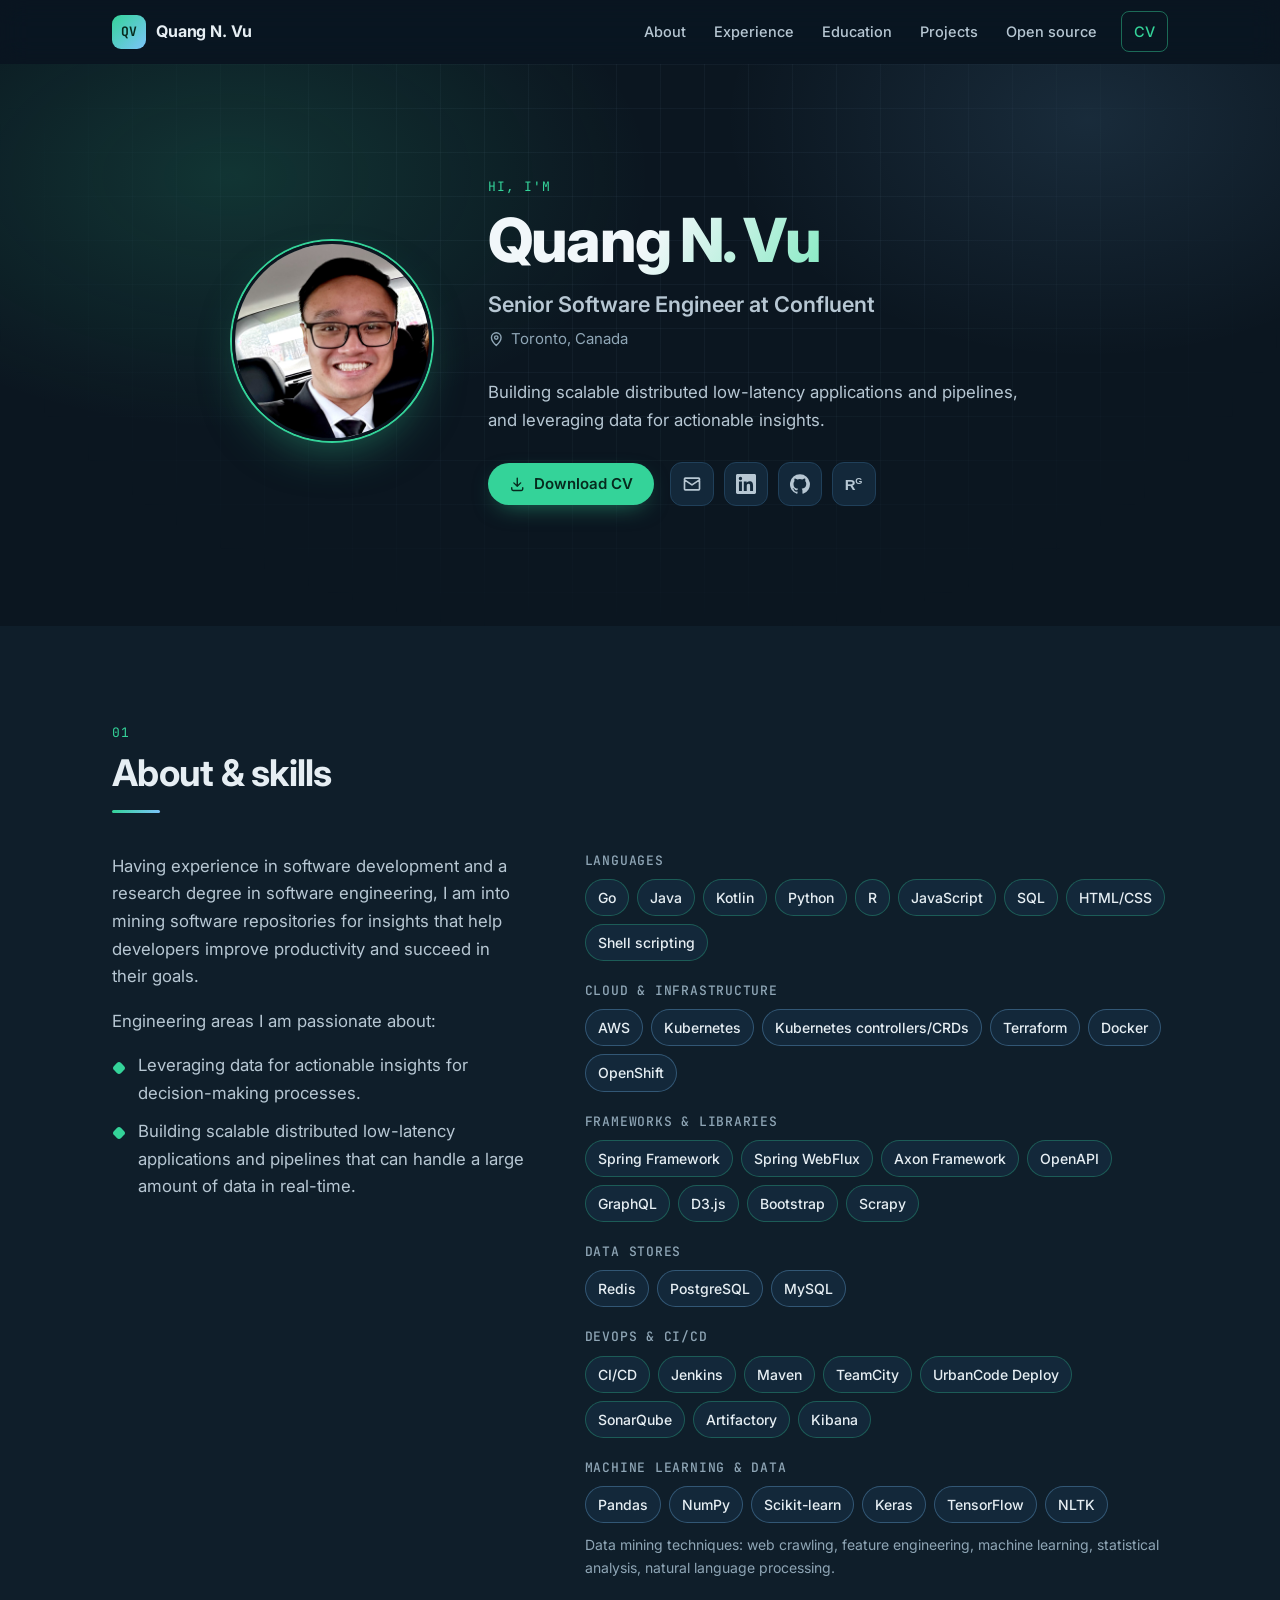
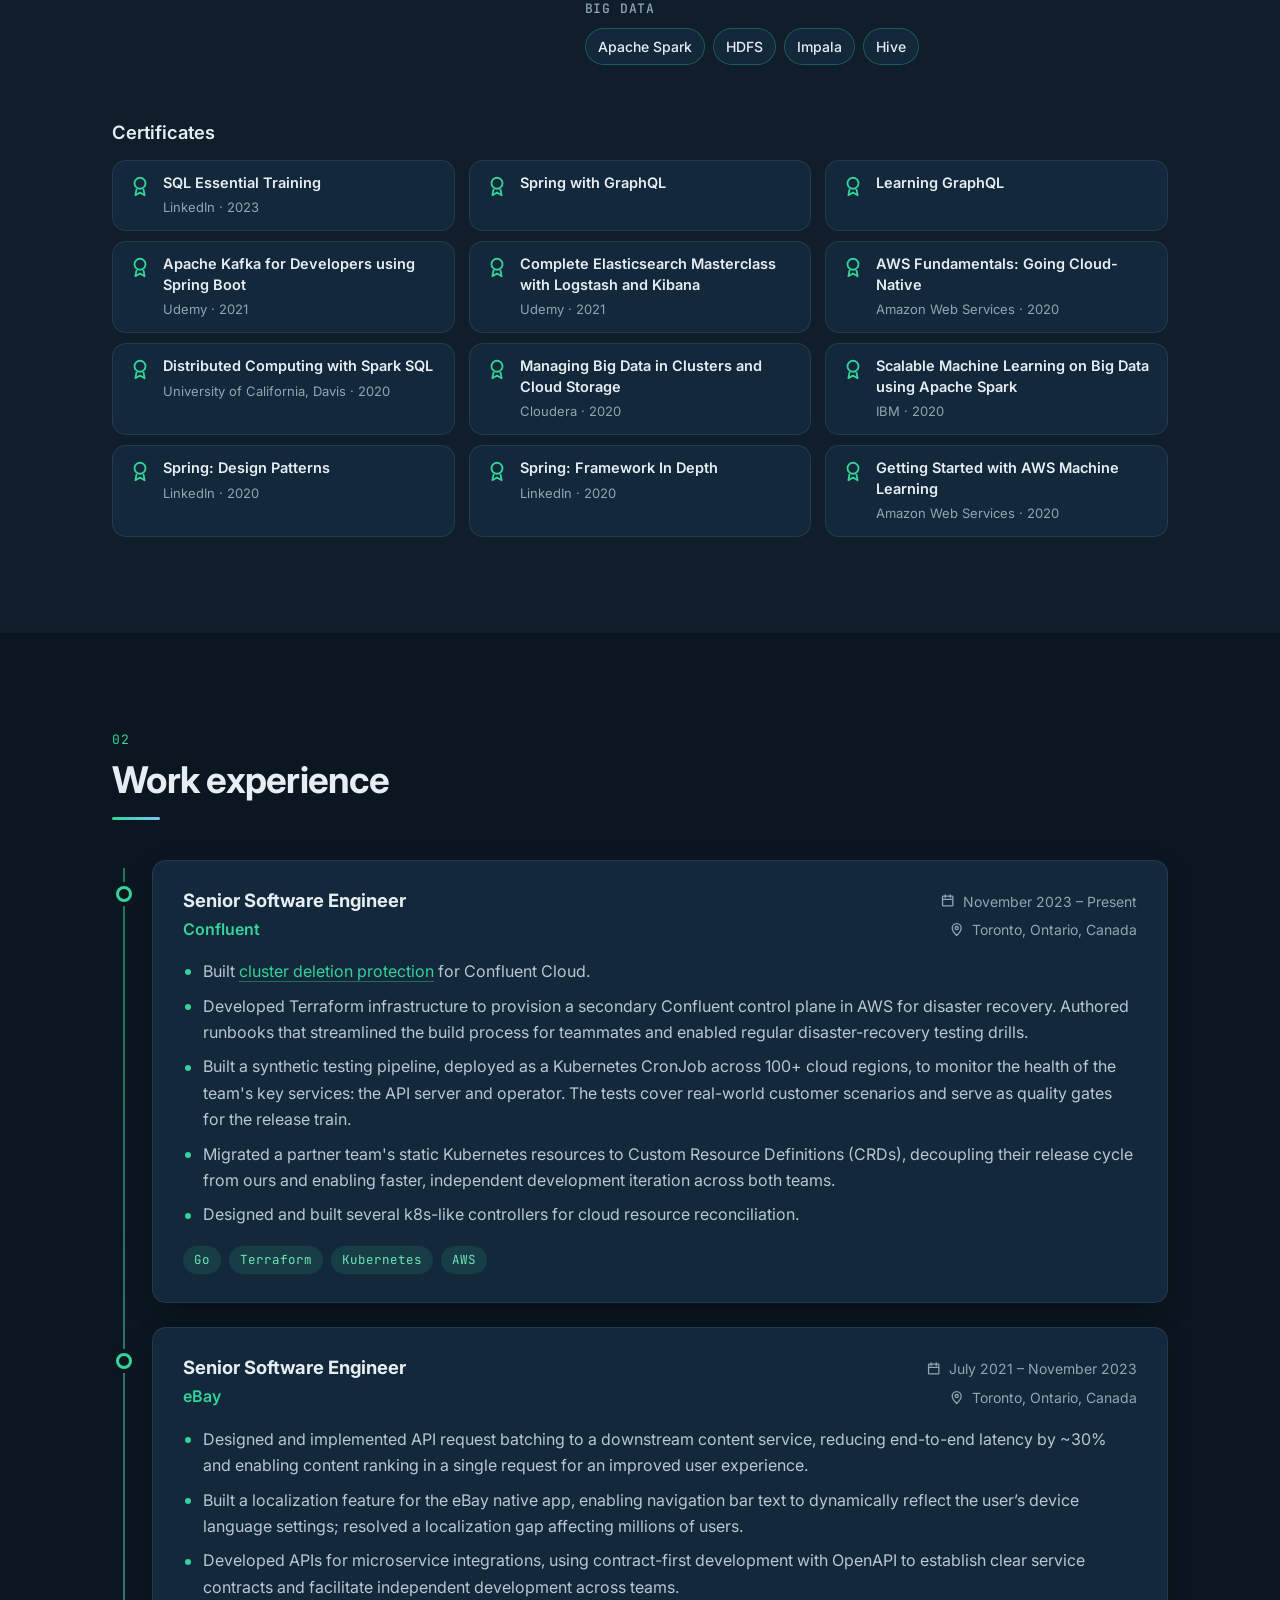
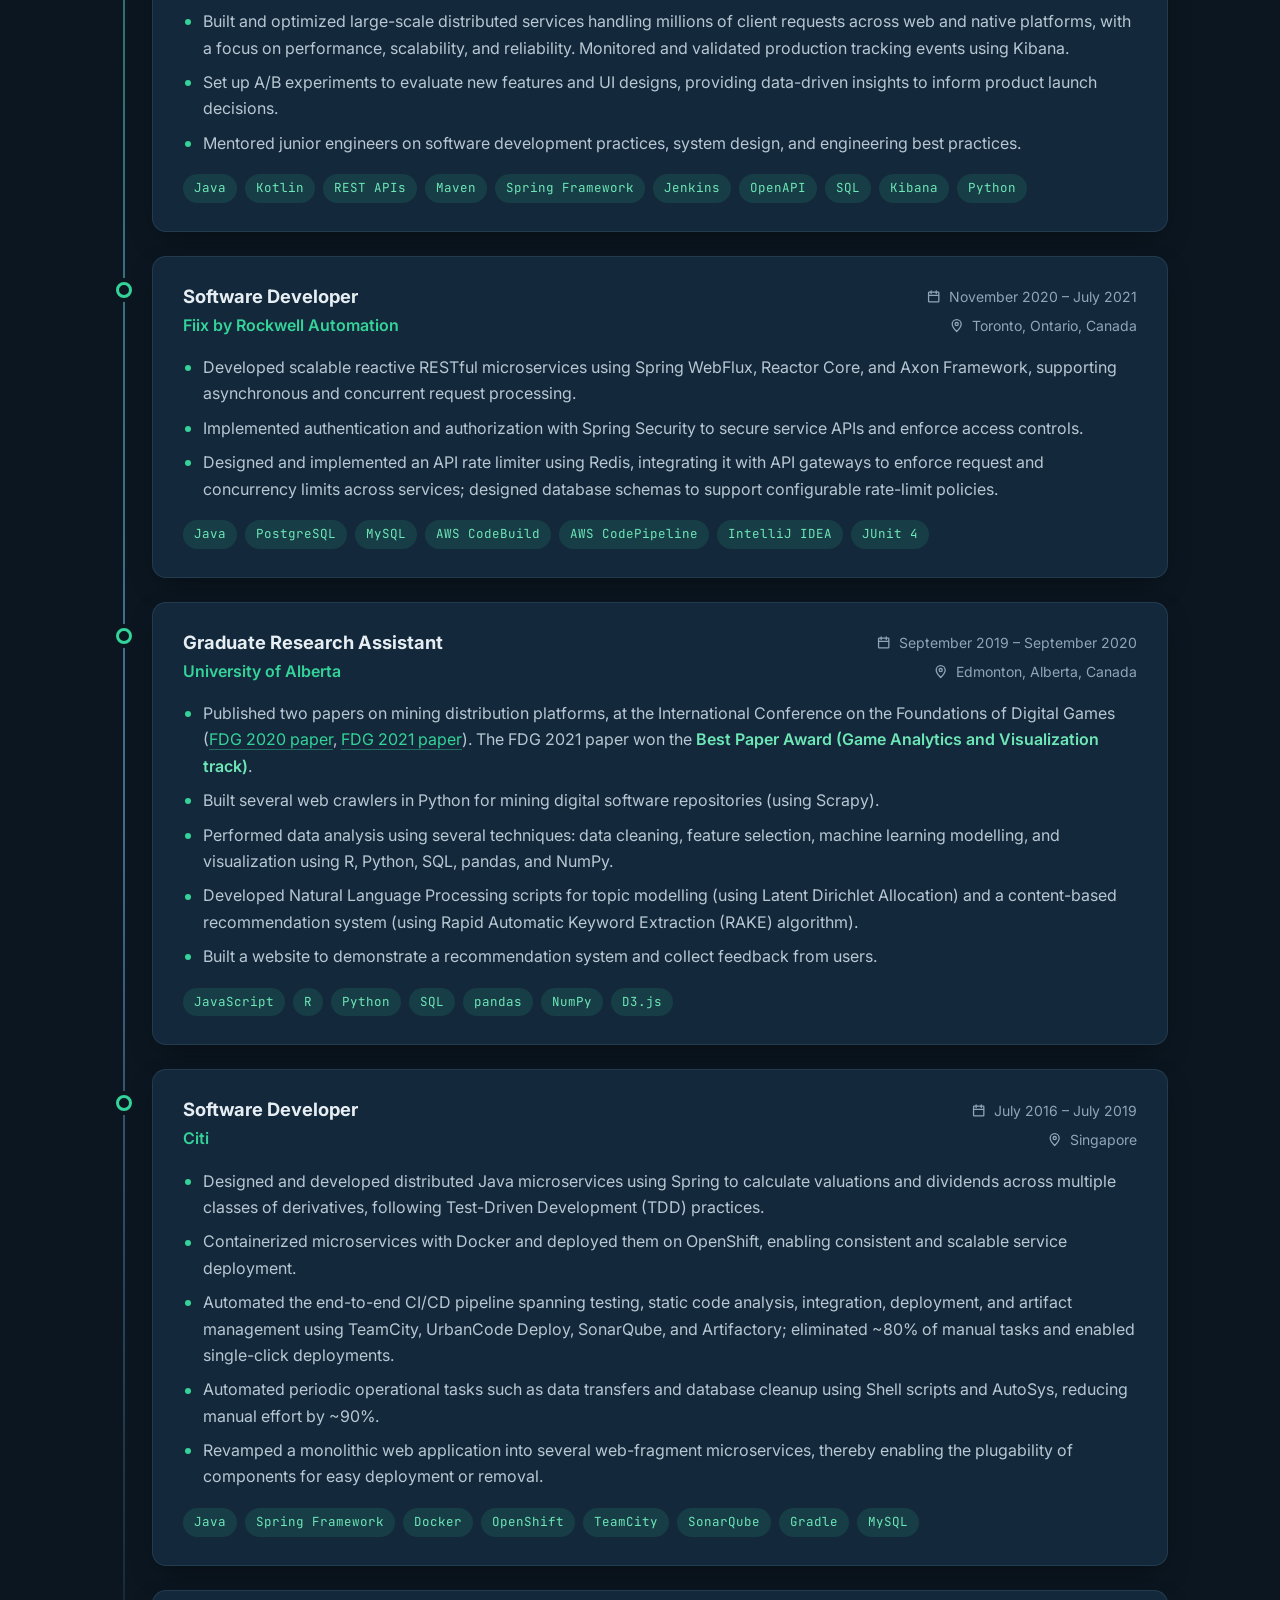
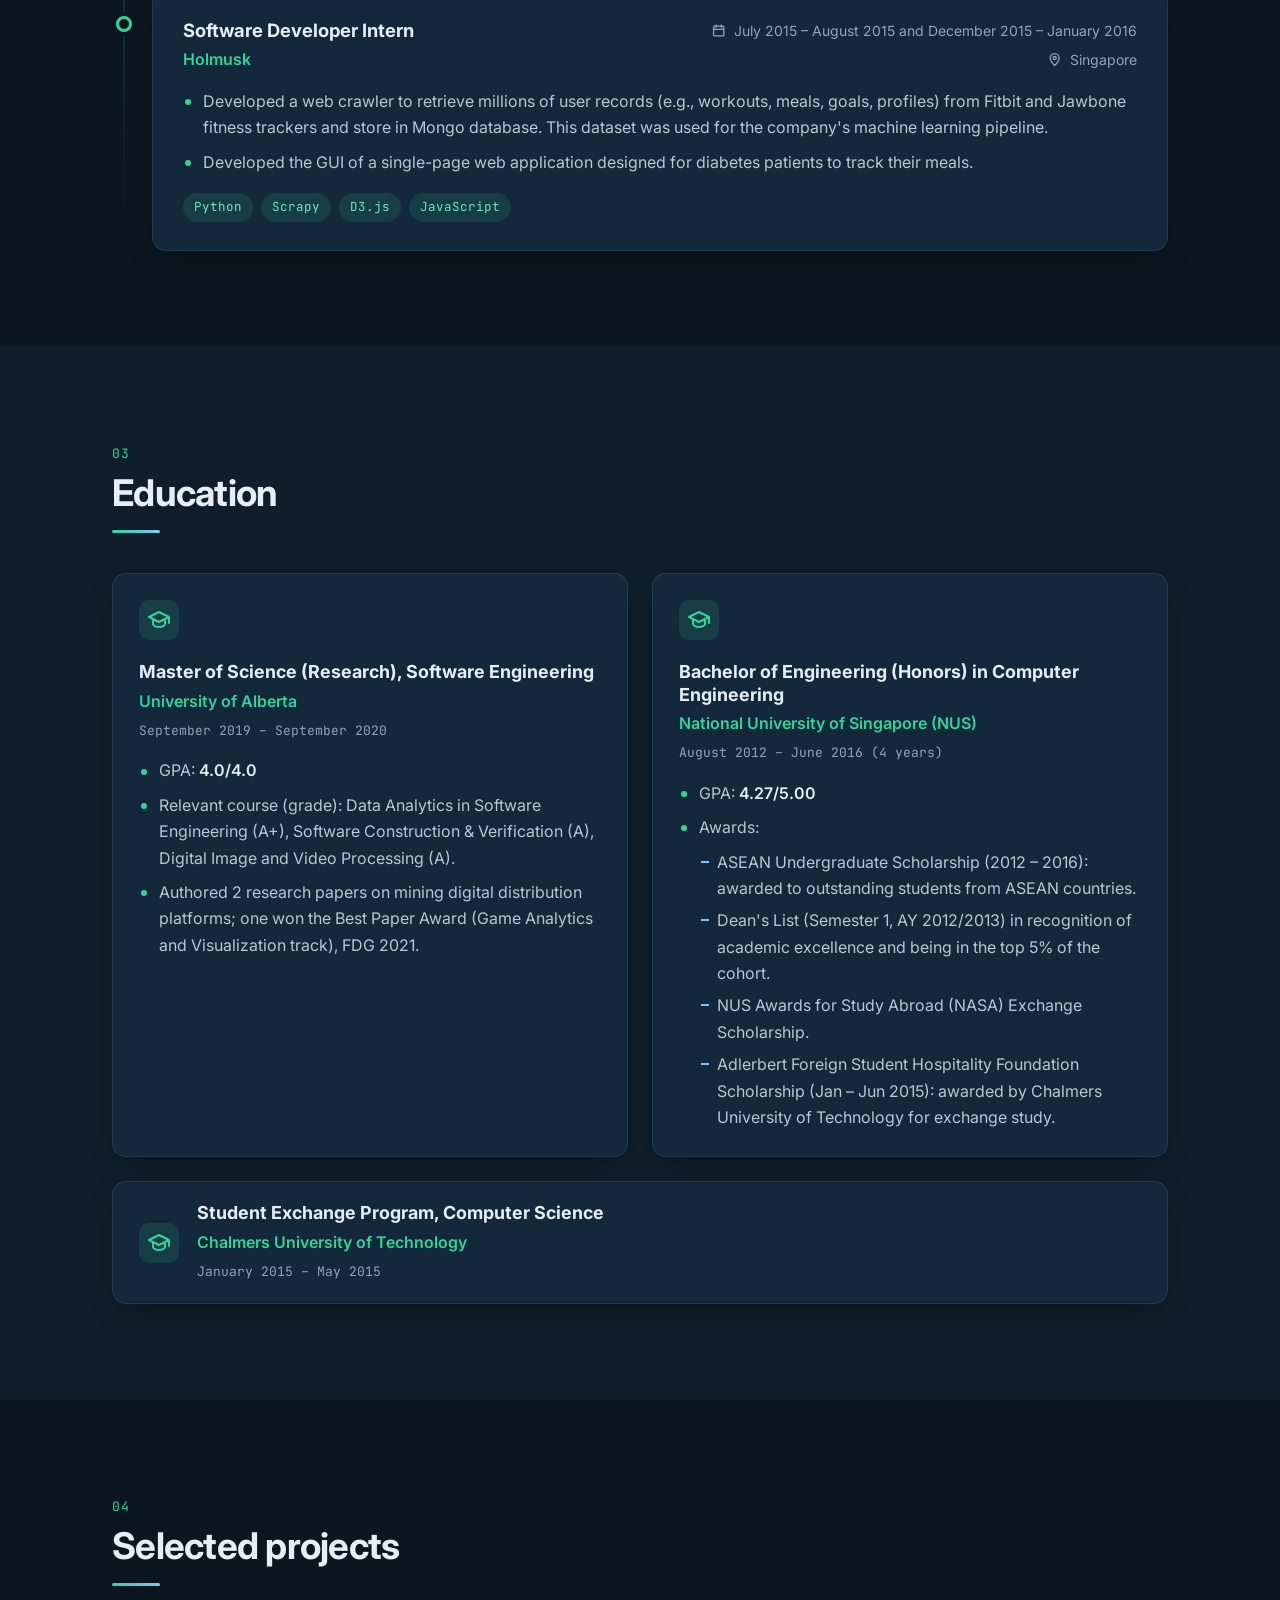
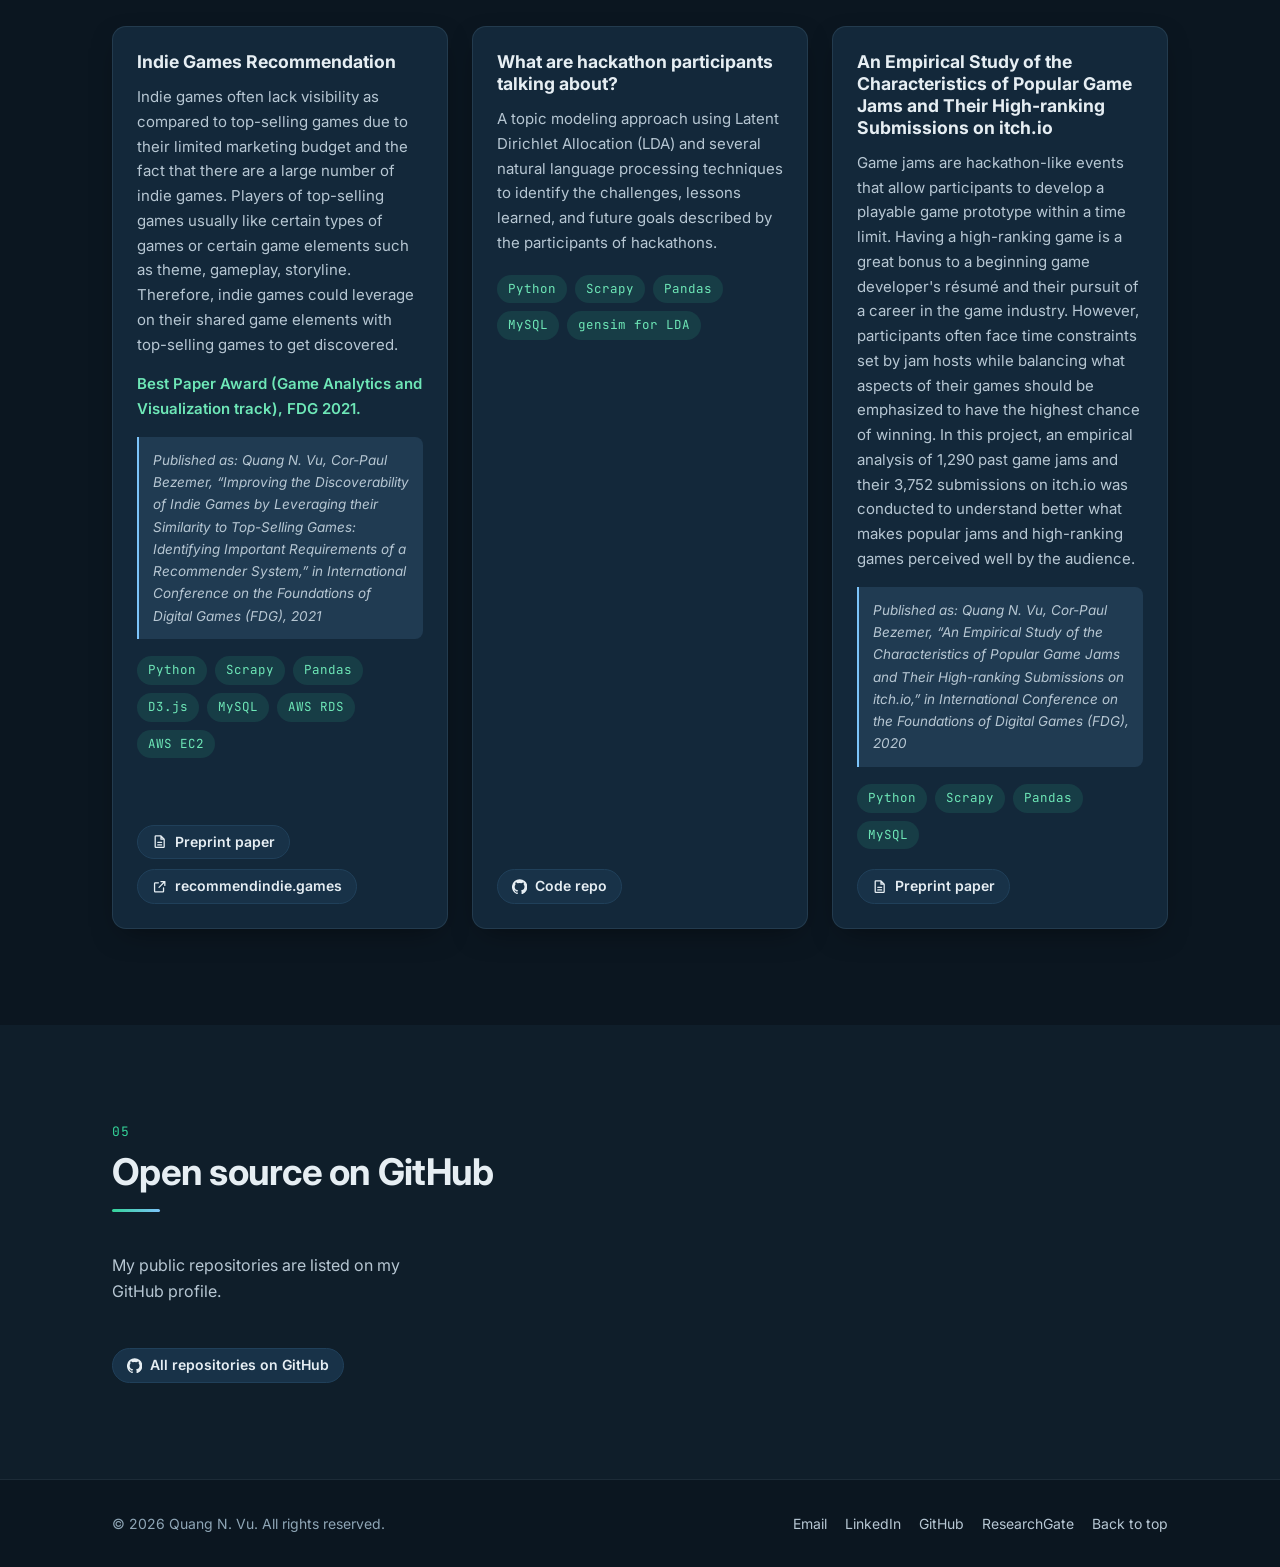
==== index.html @ ae66f798 "Redesign portfolio with dark theme and update content from LinkedIn Replace the Bootstrap/jQuery tem" ====
<!DOCTYPE html>
<html lang="en">
<head>
	<meta charset="UTF-8">
	<meta name="viewport" content="width=device-width, initial-scale=1">
	<title>Quang N. Vu | Senior Software Engineer at Confluent</title>
	<meta name="description" content="Quang N. Vu, Senior Software Engineer at Confluent in Toronto, Canada. Distributed systems, cloud infrastructure, Kubernetes and Go, with a research background in mining software repositories.">
	<meta name="author" content="Quang N. Vu">
	<meta name="theme-color" content="#0b1620">
	<link rel="canonical" href="https://hydradon.github.io/">

	<meta property="og:type" content="profile">
	<meta property="og:site_name" content="Quang N. Vu">
	<meta property="og:title" content="Quang N. Vu | Senior Software Engineer at Confluent">
	<meta property="og:description" content="Senior Software Engineer at Confluent in Toronto. Distributed systems, cloud infrastructure, Kubernetes and Go, with a research background in mining software repositories.">
	<meta property="og:url" content="https://hydradon.github.io/">
	<meta property="og:image" content="https://hydradon.github.io/images/avatar.jpg">
	<meta property="og:image:width" content="800">
	<meta property="og:image:height" content="800">
	<meta property="og:image:alt" content="Portrait of Quang N. Vu">
	<meta name="twitter:card" content="summary">
	<meta name="twitter:title" content="Quang N. Vu | Senior Software Engineer at Confluent">
	<meta name="twitter:description" content="Senior Software Engineer at Confluent in Toronto. Distributed systems, cloud infrastructure, Kubernetes and Go, with a research background in mining software repositories.">
	<meta name="twitter:image" content="https://hydradon.github.io/images/avatar.jpg">

	<link rel="icon" type="image/png" sizes="32x32" href="images/favicon-32x32.png">
	<link rel="icon" type="image/png" sizes="16x16" href="images/favicon-16x16.png">
	<link rel="apple-touch-icon" href="images/avatar.jpg">

	<link rel="preconnect" href="https://fonts.googleapis.com">
	<link rel="preconnect" href="https://fonts.gstatic.com" crossorigin>
	<link href="https://fonts.googleapis.com/css2?family=Inter:wght@400;500;600;700;800&family=JetBrains+Mono:wght@400;500&display=swap" rel="stylesheet">
	<link rel="stylesheet" href="assets/css/style.css">

	<script type="application/ld+json">
	{
		"@context": "https://schema.org",
		"@type": "Person",
		"name": "Quang N. Vu",
		"jobTitle": "Senior Software Engineer",
		"worksFor": { "@type": "Organization", "name": "Confluent", "url": "https://www.confluent.io/" },
		"url": "https://hydradon.github.io/",
		"image": "https://hydradon.github.io/images/avatar.jpg",
		"email": "mailto:vu.n.quang@gmail.com",
		"address": { "@type": "PostalAddress", "addressLocality": "Toronto", "addressRegion": "ON", "addressCountry": "CA" },
		"alumniOf": [
			{ "@type": "CollegeOrUniversity", "name": "University of Alberta" },
			{ "@type": "CollegeOrUniversity", "name": "National University of Singapore" },
			{ "@type": "CollegeOrUniversity", "name": "Chalmers University of Technology" }
		],
		"sameAs": [
			"https://linkedin.com/in/vungocquang",
			"https://github.com/hydradon",
			"https://www.researchgate.net/profile/Quang-Vu-19"
		]
	}
	</script>
	<script defer src="assets/js/main.js"></script>
</head>
<body>
	<a class="skip-link" href="#main">Skip to content</a>

	<!-- Inline SVG sprite, referenced with <use href="#i-..."> -->
	<svg width="0" height="0" class="sr-only" aria-hidden="true" focusable="false">
		<symbol id="i-mail" viewBox="0 0 24 24"><path fill="none" stroke="currentColor" stroke-width="2" stroke-linecap="round" stroke-linejoin="round" d="M4 5h16a1 1 0 0 1 1 1v12a1 1 0 0 1-1 1H4a1 1 0 0 1-1-1V6a1 1 0 0 1 1-1Zm17 2-9 6-9-6"/></symbol>
		<symbol id="i-linkedin" viewBox="0 0 24 24"><path fill="currentColor" d="M20.45 20.45h-3.56v-5.57c0-1.33-.02-3.04-1.85-3.04-1.85 0-2.14 1.45-2.14 2.94v5.67H9.35V9h3.41v1.56h.05c.48-.9 1.64-1.85 3.37-1.85 3.6 0 4.27 2.37 4.27 5.46v6.28ZM5.34 7.43a2.06 2.06 0 1 1 0-4.13 2.06 2.06 0 0 1 0 4.13ZM7.12 20.45H3.56V9h3.56v11.45ZM22.22 0H1.77C.79 0 0 .77 0 1.73v20.54C0 23.23.79 24 1.77 24h20.45c.98 0 1.78-.77 1.78-1.73V1.73C24 .77 23.2 0 22.22 0Z"/></symbol>
		<symbol id="i-github" viewBox="0 0 24 24"><path fill="currentColor" d="M12 .3a12 12 0 0 0-3.8 23.4c.6.1.8-.3.8-.6v-2c-3.3.7-4-1.6-4-1.6-.6-1.4-1.4-1.8-1.4-1.8-1-.7.1-.7.1-.7 1.2.1 1.8 1.2 1.8 1.2 1 1.8 2.8 1.3 3.5 1 0-.8.4-1.3.7-1.6-2.7-.3-5.5-1.3-5.5-6 0-1.2.5-2.3 1.3-3.1-.2-.4-.6-1.6 0-3.2 0 0 1-.3 3.3 1.2a11.5 11.5 0 0 1 6 0c2.3-1.5 3.3-1.2 3.3-1.2.6 1.6.2 2.8.1 3.2.8.8 1.3 1.9 1.3 3.2 0 4.6-2.8 5.6-5.5 5.9.5.4.9 1.1.9 2.2v3.3c0 .3.1.7.8.6A12 12 0 0 0 12 .3"/></symbol>
		<symbol id="i-researchgate" viewBox="0 0 24 24"><text x="1" y="19" font-family="Arial, Helvetica, sans-serif" font-size="18" font-weight="700" fill="currentColor">R</text><text x="13.4" y="12" font-family="Arial, Helvetica, sans-serif" font-size="11" font-weight="700" fill="currentColor">G</text></symbol>
		<symbol id="i-download" viewBox="0 0 24 24"><path fill="none" stroke="currentColor" stroke-width="2" stroke-linecap="round" stroke-linejoin="round" d="M12 3v12m0 0 5-5m-5 5-5-5M4 17v2a2 2 0 0 0 2 2h12a2 2 0 0 0 2-2v-2"/></symbol>
		<symbol id="i-pin" viewBox="0 0 24 24"><path fill="none" stroke="currentColor" stroke-width="2" stroke-linecap="round" stroke-linejoin="round" d="M12 21s-7-6.2-7-11.5a7 7 0 0 1 14 0C19 14.8 12 21 12 21Zm0-9a2.5 2.5 0 1 0 0-5 2.5 2.5 0 0 0 0 5Z"/></symbol>
		<symbol id="i-calendar" viewBox="0 0 24 24"><path fill="none" stroke="currentColor" stroke-width="2" stroke-linecap="round" stroke-linejoin="round" d="M5 5h14a1 1 0 0 1 1 1v13a1 1 0 0 1-1 1H5a1 1 0 0 1-1-1V6a1 1 0 0 1 1-1Zm-1 5h16M8 3v4m8-4v4"/></symbol>
		<symbol id="i-doc" viewBox="0 0 24 24"><path fill="none" stroke="currentColor" stroke-width="2" stroke-linecap="round" stroke-linejoin="round" d="M14 3H6a1 1 0 0 0-1 1v16a1 1 0 0 0 1 1h12a1 1 0 0 0 1-1V8l-5-5Zm0 0v5h5M9 13h6m-6 4h6"/></symbol>
		<symbol id="i-external" viewBox="0 0 24 24"><path fill="none" stroke="currentColor" stroke-width="2" stroke-linecap="round" stroke-linejoin="round" d="M14 4h6v6m0-6-9 9M18 14v5a1 1 0 0 1-1 1H5a1 1 0 0 1-1-1V7a1 1 0 0 1 1-1h5"/></symbol>
		<symbol id="i-code" viewBox="0 0 24 24"><path fill="none" stroke="currentColor" stroke-width="2" stroke-linecap="round" stroke-linejoin="round" d="m8 7-5 5 5 5m8-10 5 5-5 5M14 4l-4 16"/></symbol>
		<symbol id="i-star" viewBox="0 0 24 24"><path fill="currentColor" d="m12 2.5 2.9 6 6.6.9-4.8 4.6 1.2 6.5L12 17.4l-5.9 3.1 1.2-6.5L2.5 9.4l6.6-.9z"/></symbol>
		<symbol id="i-award" viewBox="0 0 24 24"><path fill="none" stroke="currentColor" stroke-width="2" stroke-linecap="round" stroke-linejoin="round" d="M12 15a6 6 0 1 0 0-12 6 6 0 0 0 0 12Zm-3.5-1L7 22l5-3 5 3-1.5-8"/></symbol>
		<symbol id="i-cap" viewBox="0 0 24 24"><path fill="none" stroke="currentColor" stroke-width="2" stroke-linecap="round" stroke-linejoin="round" d="M2 9l10-5 10 5-10 5L2 9Zm4 2v5c0 1.5 2.7 3 6 3s6-1.5 6-3v-5m4-2v6"/></symbol>
		<symbol id="i-menu" viewBox="0 0 24 24"><path fill="none" stroke="currentColor" stroke-width="2" stroke-linecap="round" d="M4 7h16M4 12h16M4 17h16"/></symbol>
		<symbol id="i-close" viewBox="0 0 24 24"><path fill="none" stroke="currentColor" stroke-width="2" stroke-linecap="round" d="M6 6l12 12M18 6 6 18"/></symbol>
	</svg>

	<header class="site-header" id="top">
		<nav class="nav container" aria-label="Main">
			<a class="brand" href="#top" aria-label="Quang N. Vu, back to top"><span class="brand-mark">QV</span><span class="brand-name">Quang N. Vu</span></a>
			<button class="nav-toggle" type="button" aria-expanded="false" aria-controls="nav-menu" aria-label="Open menu">
				<svg class="icon icon-open" aria-hidden="true"><use href="#i-menu"/></svg>
				<svg class="icon icon-close" aria-hidden="true"><use href="#i-close"/></svg>
			</button>
			<ul class="nav-menu" id="nav-menu">
				<li><a href="#about">About</a></li>
				<li><a href="#experience">Experience</a></li>
				<li><a href="#education">Education</a></li>
				<li><a href="#projects">Projects</a></li>
				<li><a href="#github">Open source</a></li>
				<li><a class="nav-cta" href="https://drive.google.com/file/d/1z1F5ncd-7ZKmHHc9TxL52Sn-bo2ptFtl/view?usp=share_link" target="_blank" rel="noopener">CV</a></li>
			</ul>
		</nav>
	</header>

	<main id="main">
		<section class="hero" id="intro" aria-labelledby="hero-name">
			<div class="hero-bg" aria-hidden="true"></div>
			<div class="container hero-inner">
				<img class="avatar" src="images/avatar.jpg" alt="Portrait of Quang N. Vu" width="168" height="168">
				<div class="hero-text">
					<p class="eyebrow mono">Hi, I'm</p>
					<h1 id="hero-name">Quang N. Vu</h1>
					<p class="hero-role">Senior Software Engineer at Confluent</p>
					<p class="hero-location"><svg class="icon" aria-hidden="true"><use href="#i-pin"/></svg> Toronto, Canada</p>
					<p class="hero-tagline">Building scalable distributed low-latency applications and pipelines, and leveraging data for actionable insights.</p>
					<div class="hero-actions">
						<a class="btn btn-primary" href="https://drive.google.com/file/d/1z1F5ncd-7ZKmHHc9TxL52Sn-bo2ptFtl/view?usp=share_link" target="_blank" rel="noopener">
							<svg class="icon" aria-hidden="true"><use href="#i-download"/></svg> Download CV
						</a>
						<ul class="socials" aria-label="Contact and profiles">
							<li><a class="icon-btn" href="mailto:vu.n.quang@gmail.com" aria-label="Email me" title="Email me"><svg class="icon" aria-hidden="true"><use href="#i-mail"/></svg></a></li>
							<li><a class="icon-btn" href="https://linkedin.com/in/vungocquang" target="_blank" rel="noopener" aria-label="My LinkedIn" title="My LinkedIn"><svg class="icon" aria-hidden="true"><use href="#i-linkedin"/></svg></a></li>
							<li><a class="icon-btn" href="https://github.com/hydradon" target="_blank" rel="noopener" aria-label="My GitHub" title="My GitHub"><svg class="icon" aria-hidden="true"><use href="#i-github"/></svg></a></li>
							<li><a class="icon-btn" href="https://www.researchgate.net/profile/Quang-Vu-19" target="_blank" rel="noopener" aria-label="My ResearchGate" title="My ResearchGate"><svg class="icon" aria-hidden="true"><use href="#i-researchgate"/></svg></a></li>
						</ul>
					</div>
				</div>
			</div>
		</section>

		<section class="section" id="about" aria-labelledby="about-title">
			<div class="container">
				<header class="section-head reveal">
					<p class="eyebrow mono">01</p>
					<h2 id="about-title">About &amp; skills</h2>
				</header>

				<div class="about-grid">
					<div class="about-text reveal">
						<p>Having experience in software development and a research degree in software engineering, I am into mining software repositories for insights that help developers improve productivity and succeed in their goals.</p>
						<p>Engineering areas I am passionate about:</p>
						<ul class="ticks">
							<li>Leveraging data for actionable insights for decision-making processes.</li>
							<li>Building scalable distributed low-latency applications and pipelines that can handle a large amount of data in real-time.</li>
						</ul>
					</div>

					<div class="skills reveal">
						<div class="skill-group">
							<h3>Languages</h3>
							<ul class="chips">
								<li>Go</li><li>Java</li><li>Kotlin</li><li>Python</li><li>R</li><li>JavaScript</li><li>SQL</li><li>HTML/CSS</li><li>Shell scripting</li>
							</ul>
						</div>
						<div class="skill-group">
							<h3>Cloud &amp; infrastructure</h3>
							<ul class="chips">
								<li>AWS</li><li>Kubernetes</li><li>Kubernetes controllers/CRDs</li><li>Terraform</li><li>Docker</li><li>OpenShift</li>
							</ul>
						</div>
						<div class="skill-group">
							<h3>Frameworks &amp; libraries</h3>
							<ul class="chips">
								<li>Spring Framework</li><li>Spring WebFlux</li><li>Axon Framework</li><li>OpenAPI</li><li>GraphQL</li><li>D3.js</li><li>Bootstrap</li><li>Scrapy</li>
							</ul>
						</div>
						<div class="skill-group">
							<h3>Data stores</h3>
							<ul class="chips">
								<li>Redis</li><li>PostgreSQL</li><li>MySQL</li>
							</ul>
						</div>
						<div class="skill-group">
							<h3>DevOps &amp; CI/CD</h3>
							<ul class="chips">
								<li>CI/CD</li><li>Jenkins</li><li>Maven</li><li>TeamCity</li><li>UrbanCode Deploy</li><li>SonarQube</li><li>Artifactory</li><li>Kibana</li>
							</ul>
						</div>
						<div class="skill-group">
							<h3>Machine learning &amp; data</h3>
							<ul class="chips">
								<li>Pandas</li><li>NumPy</li><li>Scikit-learn</li><li>Keras</li><li>TensorFlow</li><li>NLTK</li>
							</ul>
							<p class="skill-note">Data mining techniques: web crawling, feature engineering, machine learning, statistical analysis, natural language processing.</p>
						</div>
						<div class="skill-group">
							<h3>Big data</h3>
							<ul class="chips">
								<li>Apache Spark</li><li>HDFS</li><li>Impala</li><li>Hive</li>
							</ul>
						</div>
					</div>
				</div>

				<div class="certs reveal">
					<h3 class="sub-title">Certificates</h3>
					<ul class="cert-list">
						<li class="card cert"><svg class="icon" aria-hidden="true"><use href="#i-award"/></svg><span><strong>SQL Essential Training</strong><small>LinkedIn · 2023</small></span></li>
						<li class="card cert"><svg class="icon" aria-hidden="true"><use href="#i-award"/></svg><span><strong>Spring with GraphQL</strong></span></li>
						<li class="card cert"><svg class="icon" aria-hidden="true"><use href="#i-award"/></svg><span><strong>Learning GraphQL</strong></span></li>
						<li class="card cert"><svg class="icon" aria-hidden="true"><use href="#i-award"/></svg><span><strong>Apache Kafka for Developers using Spring Boot</strong><small>Udemy · 2021</small></span></li>
						<li class="card cert"><svg class="icon" aria-hidden="true"><use href="#i-award"/></svg><span><strong>Complete Elasticsearch Masterclass with Logstash and Kibana</strong><small>Udemy · 2021</small></span></li>
						<li class="card cert"><svg class="icon" aria-hidden="true"><use href="#i-award"/></svg><span><strong>AWS Fundamentals: Going Cloud-Native</strong><small>Amazon Web Services · 2020</small></span></li>
						<li class="card cert"><svg class="icon" aria-hidden="true"><use href="#i-award"/></svg><span><strong>Distributed Computing with Spark SQL</strong><small>University of California, Davis · 2020</small></span></li>
						<li class="card cert"><svg class="icon" aria-hidden="true"><use href="#i-award"/></svg><span><strong>Managing Big Data in Clusters and Cloud Storage</strong><small>Cloudera · 2020</small></span></li>
						<li class="card cert"><svg class="icon" aria-hidden="true"><use href="#i-award"/></svg><span><strong>Scalable Machine Learning on Big Data using Apache Spark</strong><small>IBM · 2020</small></span></li>
						<li class="card cert"><svg class="icon" aria-hidden="true"><use href="#i-award"/></svg><span><strong>Spring: Design Patterns</strong><small>LinkedIn · 2020</small></span></li>
						<li class="card cert"><svg class="icon" aria-hidden="true"><use href="#i-award"/></svg><span><strong>Spring: Framework In Depth</strong><small>LinkedIn · 2020</small></span></li>
						<li class="card cert"><svg class="icon" aria-hidden="true"><use href="#i-award"/></svg><span><strong>Getting Started with AWS Machine Learning</strong><small>Amazon Web Services · 2020</small></span></li>
					</ul>
				</div>
			</div>
		</section>

		<section class="section" id="experience" aria-labelledby="experience-title">
			<div class="container">
				<header class="section-head reveal">
					<p class="eyebrow mono">02</p>
					<h2 id="experience-title">Work experience</h2>
				</header>

				<ol class="timeline">
					<li class="timeline-item reveal">
						<article class="card job">
							<header class="job-head">
								<div>
									<h3>Senior Software Engineer</h3>
									<p class="org">Confluent</p>
								</div>
								<ul class="meta">
									<li><svg class="icon" aria-hidden="true"><use href="#i-calendar"/></svg> November 2023 – Present</li>
									<li><svg class="icon" aria-hidden="true"><use href="#i-pin"/></svg> Toronto, Ontario, Canada</li>
								</ul>
							</header>
							<ul class="bullets">
								<li>Built <a class="inline-link" href="https://docs.confluent.io/cloud/current/clusters/deletion-protection.html" target="_blank" rel="noopener">cluster deletion protection</a> for Confluent Cloud.</li>
								<li>Developed Terraform infrastructure to provision a secondary Confluent control plane in AWS for disaster recovery. Authored runbooks that streamlined the build process for teammates and enabled regular disaster-recovery testing drills.</li>
								<li>Built a synthetic testing pipeline, deployed as a Kubernetes CronJob across 100+ cloud regions, to monitor the health of the team's key services: the API server and operator. The tests cover real-world customer scenarios and serve as quality gates for the release train.</li>
								<li>Migrated a partner team's static Kubernetes resources to Custom Resource Definitions (CRDs), decoupling their release cycle from ours and enabling faster, independent development iteration across both teams.</li>
								<li>Designed and built several k8s-like controllers for cloud resource reconciliation.</li>
							</ul>
							<ul class="chips chips-sm" aria-label="Tech">
								<li>Go</li><li>Terraform</li><li>Kubernetes</li><li>AWS</li>
							</ul>
						</article>
					</li>

					<li class="timeline-item reveal">
						<article class="card job">
							<header class="job-head">
								<div>
									<h3>Senior Software Engineer</h3>
									<p class="org">eBay</p>
								</div>
								<ul class="meta">
									<li><svg class="icon" aria-hidden="true"><use href="#i-calendar"/></svg> July 2021 – November 2023</li>
									<li><svg class="icon" aria-hidden="true"><use href="#i-pin"/></svg> Toronto, Ontario, Canada</li>
								</ul>
							</header>
							<ul class="bullets">
								<li>Designed and implemented API request batching to a downstream content service, reducing end-to-end latency by ~30% and enabling content ranking in a single request for an improved user experience.</li>
								<li>Built a localization feature for the eBay native app, enabling navigation bar text to dynamically reflect the user’s device language settings; resolved a localization gap affecting millions of users.</li>
								<li>Developed APIs for microservice integrations, using contract-first development with OpenAPI to establish clear service contracts and facilitate independent development across teams.</li>
								<li>Built and optimized large-scale distributed services handling millions of client requests across web and native platforms, with a focus on performance, scalability, and reliability. Monitored and validated production tracking events using Kibana.</li>
								<li>Set up A/B experiments to evaluate new features and UI designs, providing data-driven insights to inform product launch decisions.</li>
								<li>Mentored junior engineers on software development practices, system design, and engineering best practices.</li>
							</ul>
							<ul class="chips chips-sm" aria-label="Tech">
								<li>Java</li><li>Kotlin</li><li>REST APIs</li><li>Maven</li><li>Spring Framework</li><li>Jenkins</li><li>OpenAPI</li><li>SQL</li><li>Kibana</li><li>Python</li>
							</ul>
						</article>
					</li>

					<li class="timeline-item reveal">
						<article class="card job">
							<header class="job-head">
								<div>
									<h3>Software Developer</h3>
									<p class="org">Fiix by Rockwell Automation</p>
								</div>
								<ul class="meta">
									<li><svg class="icon" aria-hidden="true"><use href="#i-calendar"/></svg> November 2020 – July 2021</li>
									<li><svg class="icon" aria-hidden="true"><use href="#i-pin"/></svg> Toronto, Ontario, Canada</li>
								</ul>
							</header>
							<ul class="bullets">
								<li>Developed scalable reactive RESTful microservices using Spring WebFlux, Reactor Core, and Axon Framework, supporting asynchronous and concurrent request processing.</li>
								<li>Implemented authentication and authorization with Spring Security to secure service APIs and enforce access controls.</li>
								<li>Designed and implemented an API rate limiter using Redis, integrating it with API gateways to enforce request and concurrency limits across services; designed database schemas to support configurable rate-limit policies.</li>
							</ul>
							<ul class="chips chips-sm" aria-label="Tech">
								<li>Java</li><li>PostgreSQL</li><li>MySQL</li><li>AWS CodeBuild</li><li>AWS CodePipeline</li><li>IntelliJ IDEA</li><li>JUnit 4</li>
							</ul>
						</article>
					</li>

					<li class="timeline-item reveal">
						<article class="card job">
							<header class="job-head">
								<div>
									<h3>Graduate Research Assistant</h3>
									<p class="org">University of Alberta</p>
								</div>
								<ul class="meta">
									<li><svg class="icon" aria-hidden="true"><use href="#i-calendar"/></svg> September 2019 – September 2020</li>
									<li><svg class="icon" aria-hidden="true"><use href="#i-pin"/></svg> Edmonton, Alberta, Canada</li>
								</ul>
							</header>
							<ul class="bullets">
								<li>Published two papers on mining distribution platforms, at the International Conference on the Foundations of Digital Games (<a class="inline-link" href="https://www.researchgate.net/publication/340634103_An_Empirical_Study_of_the_Characteristics_of_Popular_Game_Jams_and_Their_High-ranking_Submissions_on_itchio" target="_blank" rel="noopener">FDG 2020 paper</a>, <a class="inline-link" href="https://www.researchgate.net/publication/350709239_Improving_the_Discoverability_of_Indie_Games_by_Leveraging_their_Similarity_to_Top-Selling_Games_Identifying_Important_Requirements_of_a_Recommender_System" target="_blank" rel="noopener">FDG 2021 paper</a>). The FDG 2021 paper won the <strong class="hl">Best Paper Award (Game Analytics and Visualization track)</strong>.</li>
								<li>Built several web crawlers in Python for mining digital software repositories (using Scrapy).</li>
								<li>Performed data analysis using several techniques: data cleaning, feature selection, machine learning modelling, and visualization using R, Python, SQL, pandas, and NumPy.</li>
								<li>Developed Natural Language Processing scripts for topic modelling (using Latent Dirichlet Allocation) and a content-based recommendation system (using Rapid Automatic Keyword Extraction (RAKE) algorithm).</li>
								<li>Built a website to demonstrate a recommendation system and collect feedback from users.</li>
							</ul>
							<ul class="chips chips-sm" aria-label="Tech">
								<li>JavaScript</li><li>R</li><li>Python</li><li>SQL</li><li>pandas</li><li>NumPy</li><li>D3.js</li>
							</ul>
						</article>
					</li>

					<li class="timeline-item reveal">
						<article class="card job">
							<header class="job-head">
								<div>
									<h3>Software Developer</h3>
									<p class="org">Citi</p>
								</div>
								<ul class="meta">
									<li><svg class="icon" aria-hidden="true"><use href="#i-calendar"/></svg> July 2016 – July 2019</li>
									<li><svg class="icon" aria-hidden="true"><use href="#i-pin"/></svg> Singapore</li>
								</ul>
							</header>
							<ul class="bullets">
								<li>Designed and developed distributed Java microservices using Spring to calculate valuations and dividends across multiple classes of derivatives, following Test-Driven Development (TDD) practices.</li>
								<li>Containerized microservices with Docker and deployed them on OpenShift, enabling consistent and scalable service deployment.</li>
								<li>Automated the end-to-end CI/CD pipeline spanning testing, static code analysis, integration, deployment, and artifact management using TeamCity, UrbanCode Deploy, SonarQube, and Artifactory; eliminated ~80% of manual tasks and enabled single-click deployments.</li>
								<li>Automated periodic operational tasks such as data transfers and database cleanup using Shell scripts and AutoSys, reducing manual effort by ~90%.</li>
								<li>Revamped a monolithic web application into several web-fragment microservices, thereby enabling the plugability of components for easy deployment or removal.</li>
							</ul>
							<ul class="chips chips-sm" aria-label="Tech">
								<li>Java</li><li>Spring Framework</li><li>Docker</li><li>OpenShift</li><li>TeamCity</li><li>SonarQube</li><li>Gradle</li><li>MySQL</li>
							</ul>
						</article>
					</li>

					<li class="timeline-item reveal">
						<article class="card job">
							<header class="job-head">
								<div>
									<h3>Software Developer Intern</h3>
									<p class="org">Holmusk</p>
								</div>
								<ul class="meta">
									<li><svg class="icon" aria-hidden="true"><use href="#i-calendar"/></svg> July 2015 – August 2015 and December 2015 – January 2016</li>
									<li><svg class="icon" aria-hidden="true"><use href="#i-pin"/></svg> Singapore</li>
								</ul>
							</header>
							<ul class="bullets">
								<li>Developed a web crawler to retrieve millions of user records (e.g., workouts, meals, goals, profiles) from Fitbit and Jawbone fitness trackers and store in Mongo database. This dataset was used for the company's machine learning pipeline.</li>
								<li>Developed the GUI of a single-page web application designed for diabetes patients to track their meals.</li>
							</ul>
							<ul class="chips chips-sm" aria-label="Tech">
								<li>Python</li><li>Scrapy</li><li>D3.js</li><li>JavaScript</li>
							</ul>
						</article>
					</li>
				</ol>
			</div>
		</section>

		<section class="section" id="education" aria-labelledby="education-title">
			<div class="container">
				<header class="section-head reveal">
					<p class="eyebrow mono">03</p>
					<h2 id="education-title">Education</h2>
				</header>

				<div class="edu-grid">
					<article class="card edu reveal">
						<svg class="icon edu-icon" aria-hidden="true"><use href="#i-cap"/></svg>
						<h3>Master of Science (Research), Software Engineering</h3>
						<p class="org">University of Alberta</p>
						<p class="meta-line mono">September 2019 – September 2020</p>
						<ul class="bullets">
							<li>GPA: <strong>4.0/4.0</strong></li>
							<li>Relevant course (grade): Data Analytics in Software Engineering (A+), Software Construction &amp; Verification (A), Digital Image and Video Processing (A).</li>
							<li>Authored 2 research papers on mining digital distribution platforms; one won the Best Paper Award (Game Analytics and Visualization track), FDG 2021.</li>
						</ul>
					</article>

					<article class="card edu reveal">
						<svg class="icon edu-icon" aria-hidden="true"><use href="#i-cap"/></svg>
						<h3>Bachelor of Engineering (Honors) in Computer Engineering</h3>
						<p class="org">National University of Singapore (NUS)</p>
						<p class="meta-line mono">August 2012 – June 2016 (4 years)</p>
						<ul class="bullets">
							<li>GPA: <strong>4.27/5.00</strong></li>
							<li>Awards:
								<ul>
									<li>ASEAN Undergraduate Scholarship (2012 – 2016): awarded to outstanding students from ASEAN countries.</li>
									<li>Dean's List (Semester 1, AY 2012/2013) in recognition of academic excellence and being in the top 5% of the cohort.</li>
									<li>NUS Awards for Study Abroad (NASA) Exchange Scholarship.</li>
									<li>Adlerbert Foreign Student Hospitality Foundation Scholarship (Jan – Jun 2015): awarded by Chalmers University of Technology for exchange study.</li>
								</ul>
							</li>
						</ul>
					</article>

					<article class="card edu edu-minor reveal">
						<svg class="icon edu-icon" aria-hidden="true"><use href="#i-cap"/></svg>
						<div>
							<h3>Student Exchange Program, Computer Science</h3>
							<p class="org">Chalmers University of Technology</p>
							<p class="meta-line mono">January 2015 – May 2015</p>
						</div>
					</article>
				</div>
			</div>
		</section>

		<section class="section" id="projects" aria-labelledby="projects-title">
			<div class="container">
				<header class="section-head reveal">
					<p class="eyebrow mono">04</p>
					<h2 id="projects-title">Selected projects</h2>
				</header>

				<div class="project-grid">
					<article class="card project reveal">
						<h3>Indie Games Recommendation</h3>
						<p>Indie games often lack visibility as compared to top-selling games due to their limited marketing budget and the fact that there are a large number of indie games. Players of top-selling games usually like certain types of games or certain game elements such as theme, gameplay, storyline. Therefore, indie games could leverage on their shared game elements with top-selling games to get discovered.</p>
						<p><strong class="hl">Best Paper Award (Game Analytics and Visualization track), FDG 2021.</strong></p>
						<p class="citation">Published as: Quang N. Vu, Cor-Paul Bezemer, “Improving the Discoverability of Indie Games by Leveraging their Similarity to Top-Selling Games: Identifying Important Requirements of a Recommender System,” in International Conference on the Foundations of Digital Games (FDG), 2021</p>
						<ul class="chips chips-sm" aria-label="Tech">
							<li>Python</li><li>Scrapy</li><li>Pandas</li><li>D3.js</li><li>MySQL</li><li>AWS RDS</li><li>AWS EC2</li>
						</ul>
						<div class="project-links">
							<a class="btn btn-ghost" href="https://www.researchgate.net/publication/350709239_Improving_the_Discoverability_of_Indie_Games_by_Leveraging_their_Similarity_to_Top-Selling_Games_Identifying_Important_Requirements_of_a_Recommender_System" target="_blank" rel="noopener"><svg class="icon" aria-hidden="true"><use href="#i-doc"/></svg> Preprint paper</a>
							<a class="btn btn-ghost" href="http://www.recommendindie.games" target="_blank" rel="noopener"><svg class="icon" aria-hidden="true"><use href="#i-external"/></svg> recommendindie.games</a>
						</div>
					</article>

					<article class="card project reveal">
						<h3>What are hackathon participants talking about?</h3>
						<p>A topic modeling approach using Latent Dirichlet Allocation (LDA) and several natural language processing techniques to identify the challenges, lessons learned, and future goals described by the participants of hackathons.</p>
						<ul class="chips chips-sm" aria-label="Tech">
							<li>Python</li><li>Scrapy</li><li>Pandas</li><li>MySQL</li><li>gensim for LDA</li>
						</ul>
						<div class="project-links">
							<a class="btn btn-ghost" href="https://github.com/hydradon/devpost_hackathons-LDA" target="_blank" rel="noopener"><svg class="icon" aria-hidden="true"><use href="#i-github"/></svg> Code repo</a>
						</div>
					</article>

					<article class="card project reveal">
						<h3>An Empirical Study of the Characteristics of Popular Game Jams and Their High-ranking Submissions on itch.io</h3>
						<p>Game jams are hackathon-like events that allow participants to develop a playable game prototype within a time limit. Having a high-ranking game is a great bonus to a beginning game developer's résumé and their pursuit of a career in the game industry. However, participants often face time constraints set by jam hosts while balancing what aspects of their games should be emphasized to have the highest chance of winning. In this project, an empirical analysis of 1,290 past game jams and their 3,752 submissions on itch.io was conducted to understand better what makes popular jams and high-ranking games perceived well by the audience.</p>
						<p class="citation">Published as: Quang N. Vu, Cor-Paul Bezemer, “An Empirical Study of the Characteristics of Popular Game Jams and Their High-ranking Submissions on itch.io,” in International Conference on the Foundations of Digital Games (FDG), 2020</p>
						<ul class="chips chips-sm" aria-label="Tech">
							<li>Python</li><li>Scrapy</li><li>Pandas</li><li>MySQL</li>
						</ul>
						<div class="project-links">
							<a class="btn btn-ghost" href="https://www.researchgate.net/publication/340634103_An_Empirical_Study_of_the_Characteristics_of_Popular_Game_Jams_and_Their_High-ranking_Submissions_on_itchio" target="_blank" rel="noopener"><svg class="icon" aria-hidden="true"><use href="#i-doc"/></svg> Preprint paper</a>
						</div>
					</article>
				</div>
			</div>
		</section>

		<section class="section" id="github" aria-labelledby="github-title">
			<div class="container">
				<header class="section-head">
					<p class="eyebrow mono">05</p>
					<h2 id="github-title">Open source on GitHub</h2>
				</header>
				<div class="repo-grid" id="repo-grid">
					<p class="repo-fallback">My public repositories are listed on my GitHub profile.</p>
				</div>
				<p class="repo-more"><a class="btn btn-ghost" href="https://github.com/hydradon?tab=repositories" target="_blank" rel="noopener"><svg class="icon" aria-hidden="true"><use href="#i-github"/></svg> All repositories on GitHub</a></p>
			</div>
		</section>
	</main>

	<footer class="site-footer">
		<div class="container footer-inner">
			<p>&copy; <span id="year">2026</span> Quang N. Vu. All rights reserved.</p>
			<ul class="footer-links">
				<li><a href="mailto:vu.n.quang@gmail.com">Email</a></li>
				<li><a href="https://linkedin.com/in/vungocquang" target="_blank" rel="noopener">LinkedIn</a></li>
				<li><a href="https://github.com/hydradon" target="_blank" rel="noopener">GitHub</a></li>
				<li><a href="https://www.researchgate.net/profile/Quang-Vu-19" target="_blank" rel="noopener">ResearchGate</a></li>
				<li><a href="#top">Back to top</a></li>
			</ul>
		</div>
	</footer>
</body>
</html>
---- assets/css/style.css ----
:root {
	--bg: #0b1620;
	--bg-2: #0f1e2a;
	--surface: #13283a;
	--surface-2: #183248;
	--border: #20405a;
	--border-soft: rgba(148, 196, 222, 0.12);
	--text: #e6eef3;
	--text-2: #b7c7d3;
	--muted: #8fa6b6;
	--accent: #34d399;
	--accent-strong: #6ee7b7;
	--accent-soft: rgba(52, 211, 153, 0.12);
	--blue: #7cc4fa;
	--blue-soft: rgba(124, 196, 250, 0.12);
	--radius: 14px;
	--radius-sm: 8px;
	--shadow: 0 10px 30px -12px rgba(0, 0, 0, 0.55);
	--max: 1120px;
	--nav-h: 64px;
	--font: "Inter", system-ui, -apple-system, "Segoe UI", Roboto, sans-serif;
	--mono: "JetBrains Mono", ui-monospace, SFMono-Regular, Menlo, monospace;
	color-scheme: dark;
}

*, *::before, *::after { box-sizing: border-box; }

html {
	scroll-behavior: smooth;
	scroll-padding-top: calc(var(--nav-h) + 16px);
	-webkit-text-size-adjust: 100%;
}

body {
	margin: 0;
	background: var(--bg);
	color: var(--text);
	font-family: var(--font);
	font-size: 16px;
	line-height: 1.65;
	-webkit-font-smoothing: antialiased;
	overflow-x: hidden;
}

img, svg { display: block; max-width: 100%; }
h1, h2, h3 { line-height: 1.25; margin: 0; color: var(--text); }
p { margin: 0 0 1em; }
ul, ol { margin: 0; padding: 0; }
a { color: var(--accent); text-decoration: none; }
a:hover { color: var(--accent-strong); }
strong { color: var(--text); font-weight: 600; }

:focus-visible {
	outline: 2px solid var(--accent);
	outline-offset: 3px;
	border-radius: 6px;
}

.sr-only {
	position: absolute !important;
	width: 1px; height: 1px;
	overflow: hidden;
	clip: rect(0 0 0 0);
	white-space: nowrap;
}

.skip-link {
	position: absolute;
	left: 16px;
	top: -100px;
	z-index: 100;
	padding: 10px 16px;
	background: var(--accent);
	color: #062a1d;
	font-weight: 600;
	border-radius: var(--radius-sm);
}
.skip-link:focus { top: 12px; color: #062a1d; }

.container {
	width: 100%;
	max-width: var(--max);
	margin: 0 auto;
	padding: 0 16px;
}
@media (min-width: 768px) { .container { padding: 0 32px; } }

.mono { font-family: var(--mono); }

.icon {
	width: 1.1em;
	height: 1.1em;
	flex-shrink: 0;
	display: inline-block;
	vertical-align: -0.15em;
}

/* Header / nav */
.site-header {
	position: sticky;
	top: 0;
	z-index: 50;
	height: var(--nav-h);
	background: rgba(11, 22, 32, 0.72);
	-webkit-backdrop-filter: blur(14px) saturate(140%);
	backdrop-filter: blur(14px) saturate(140%);
	border-bottom: 1px solid transparent;
	transition: border-color .2s, background .2s;
}
.site-header.scrolled {
	border-bottom-color: var(--border-soft);
	background: rgba(11, 22, 32, 0.85);
}

.nav {
	height: 100%;
	display: flex;
	align-items: center;
	justify-content: space-between;
	gap: 16px;
}

.brand {
	display: inline-flex;
	align-items: center;
	gap: 10px;
	color: var(--text);
	font-weight: 700;
	letter-spacing: -0.01em;
}
.brand:hover { color: var(--text); }
.brand-mark {
	display: grid;
	place-items: center;
	width: 34px; height: 34px;
	border-radius: 9px;
	font-family: var(--mono);
	font-size: 13px;
	color: #062a1d;
	background: linear-gradient(135deg, var(--accent), var(--blue));
}

.nav-menu {
	list-style: none;
	display: flex;
	align-items: center;
	gap: 4px;
}
.nav-menu a {
	display: block;
	padding: 8px 12px;
	border-radius: var(--radius-sm);
	color: var(--text-2);
	font-size: 14.5px;
	font-weight: 500;
	transition: color .15s, background .15s;
}
.nav-menu a:hover { color: var(--text); background: var(--surface); }
.nav-menu a.active { color: var(--accent); background: var(--accent-soft); }
.nav-menu .nav-cta {
	margin-left: 8px;
	color: var(--accent);
	border: 1px solid rgba(52, 211, 153, 0.45);
}
.nav-menu .nav-cta:hover { background: var(--accent-soft); color: var(--accent-strong); }

.nav-toggle {
	display: none;
	width: 42px; height: 42px;
	place-items: center;
	padding: 0;
	color: var(--text);
	background: var(--surface);
	border: 1px solid var(--border);
	border-radius: 10px;
	cursor: pointer;
}
.nav-toggle .icon { width: 22px; height: 22px; }
.nav-toggle .icon-close { display: none; }
.nav-toggle[aria-expanded="true"] .icon-open { display: none; }
.nav-toggle[aria-expanded="true"] .icon-close { display: block; }

@media (max-width: 860px) {
	.nav-toggle { display: grid; }
	.nav-menu {
		position: absolute;
		top: var(--nav-h);
		left: 0; right: 0;
		flex-direction: column;
		align-items: stretch;
		gap: 2px;
		padding: 12px 16px 20px;
		background: var(--bg);
		border-bottom: 1px solid var(--border-soft);
		box-shadow: var(--shadow);
		display: none;
	}
	.nav-menu.open { display: flex; }
	.nav-menu a { padding: 12px 14px; font-size: 16px; }
	.nav-menu .nav-cta { margin: 8px 0 0; text-align: center; }
}

/* Buttons */
.btn {
	display: inline-flex;
	align-items: center;
	gap: 8px;
	padding: 11px 20px;
	border-radius: 999px;
	font-weight: 600;
	font-size: 15px;
	line-height: 1.2;
	border: 1px solid transparent;
	transition: transform .15s, background .15s, border-color .15s, color .15s, box-shadow .15s;
}
.btn-primary {
	background: var(--accent);
	color: #062a1d;
	box-shadow: 0 8px 24px -10px rgba(52, 211, 153, 0.6);
}
.btn-primary:hover { background: var(--accent-strong); color: #062a1d; transform: translateY(-1px); }
.btn-ghost {
	padding: 8px 14px;
	font-size: 14px;
	color: var(--text);
	background: var(--surface-2);
	border-color: var(--border);
}
.btn-ghost:hover { color: var(--accent-strong); border-color: rgba(52, 211, 153, 0.5); }

.icon-btn {
	display: grid;
	place-items: center;
	width: 44px; height: 44px;
	border-radius: 12px;
	color: var(--text-2);
	background: var(--surface);
	border: 1px solid var(--border);
	transition: color .15s, border-color .15s, transform .15s;
}
.icon-btn .icon { width: 20px; height: 20px; }
.icon-btn:hover { color: var(--accent); border-color: rgba(52, 211, 153, 0.5); transform: translateY(-2px); }

/* Hero */
.hero {
	position: relative;
	overflow: hidden;
	padding: 72px 0 88px;
	isolation: isolate;
}
.hero-bg {
	position: absolute;
	inset: 0;
	z-index: -1;
	background:
		radial-gradient(600px 360px at 18% 20%, rgba(52, 211, 153, 0.16), transparent 70%),
		radial-gradient(520px 340px at 85% 10%, rgba(124, 196, 250, 0.12), transparent 70%);
}
.hero-bg::after {
	content: "";
	position: absolute;
	inset: 0;
	background-image:
		linear-gradient(rgba(148, 196, 222, 0.05) 1px, transparent 1px),
		linear-gradient(90deg, rgba(148, 196, 222, 0.05) 1px, transparent 1px);
	background-size: 44px 44px;
	-webkit-mask-image: radial-gradient(ellipse at 50% 30%, #000 30%, transparent 75%);
	mask-image: radial-gradient(ellipse at 50% 30%, #000 30%, transparent 75%);
}
.hero-inner {
	display: flex;
	flex-direction: column;
	align-items: center;
	text-align: center;
	gap: 28px;
}
.avatar {
	width: 152px; height: 152px;
	border-radius: 50%;
	object-fit: cover;
	border: 3px solid var(--bg);
	box-shadow: 0 0 0 2px var(--accent), 0 20px 50px -20px rgba(52, 211, 153, 0.55);
}
.eyebrow {
	margin: 0 0 6px;
	font-size: 13px;
	letter-spacing: 0.08em;
	text-transform: uppercase;
	color: var(--accent);
}
.hero h1 {
	font-size: clamp(2.3rem, 7vw, 3.8rem);
	font-weight: 800;
	letter-spacing: -0.03em;
	background: linear-gradient(120deg, #f1f7fa 30%, var(--accent-strong) 70%, var(--blue));
	-webkit-background-clip: text;
	background-clip: text;
	color: transparent;
}
.hero-role {
	margin: 8px 0 4px;
	font-size: clamp(1.1rem, 3vw, 1.35rem);
	font-weight: 600;
	color: var(--text-2);
}
.hero-location {
	display: inline-flex;
	align-items: center;
	gap: 6px;
	color: var(--muted);
	font-size: 15px;
}
.hero-tagline {
	max-width: 560px;
	margin: 12px auto 28px;
	color: var(--text-2);
	font-size: 1.05rem;
}
.hero-actions {
	display: flex;
	flex-wrap: wrap;
	align-items: center;
	justify-content: center;
	gap: 16px;
}
.socials { list-style: none; display: flex; gap: 10px; }

@media (min-width: 900px) {
	.hero { padding: 112px 0 120px; }
	.hero-inner { flex-direction: row; text-align: left; gap: 56px; justify-content: center; }
	.avatar { width: 200px; height: 200px; }
	.hero-tagline { margin-left: 0; }
	.hero-actions { justify-content: flex-start; }
}

/* Sections */
.section { padding: 72px 0; }
.section:nth-of-type(even) { background: var(--bg-2); }
@media (min-width: 900px) { .section { padding: 96px 0; } }

.section-head { margin-bottom: 40px; }
.section-head h2 {
	font-size: clamp(1.7rem, 4vw, 2.3rem);
	font-weight: 700;
	letter-spacing: -0.02em;
}
.section-head h2::after {
	content: "";
	display: block;
	width: 48px; height: 3px;
	margin-top: 14px;
	border-radius: 3px;
	background: linear-gradient(90deg, var(--accent), var(--blue));
}
.sub-title { font-size: 1.15rem; font-weight: 600; margin-bottom: 16px; }

.card {
	background: var(--surface);
	border: 1px solid var(--border-soft);
	border-radius: var(--radius);
	box-shadow: var(--shadow);
}

/* About */
.about-grid { display: grid; gap: 32px; }
@media (min-width: 960px) { .about-grid { grid-template-columns: 5fr 7fr; gap: 56px; } }
.about-text { color: var(--text-2); font-size: 1.05rem; }
.ticks { list-style: none; display: grid; gap: 10px; }
.ticks li { position: relative; padding-left: 26px; }
.ticks li::before {
	content: "";
	position: absolute;
	left: 2px; top: 0.6em;
	width: 10px; height: 10px;
	border-radius: 3px;
	background: var(--accent);
	transform: rotate(45deg);
}

.skills { display: grid; gap: 22px; }
.skill-group h3 {
	margin-bottom: 10px;
	font-family: var(--mono);
	font-size: 13px;
	font-weight: 500;
	letter-spacing: 0.06em;
	text-transform: uppercase;
	color: var(--muted);
}
.skill-note { margin: 10px 0 0; font-size: 14px; color: var(--muted); }

.chips { list-style: none; display: flex; flex-wrap: wrap; gap: 8px; }
.chips li {
	padding: 6px 12px;
	border-radius: 999px;
	font-size: 14px;
	font-weight: 500;
	color: var(--text);
	background: var(--surface);
	border: 1px solid var(--border);
}
.skill-group:nth-child(odd) .chips li { border-color: rgba(52, 211, 153, 0.3); }
.skill-group:nth-child(even) .chips li { border-color: rgba(124, 196, 250, 0.3); }
.chips-sm li {
	padding: 3px 10px;
	font-family: var(--mono);
	font-size: 12.5px;
	font-weight: 400;
	color: var(--accent-strong);
	background: var(--accent-soft);
	border-color: transparent;
}

.certs { margin-top: 56px; }
.cert-list {
	list-style: none;
	display: grid;
	gap: 14px;
	grid-template-columns: 1fr;
}
@media (min-width: 640px) { .cert-list { grid-template-columns: repeat(2, 1fr); gap: 10px 14px; } }
@media (min-width: 1000px) { .cert-list { grid-template-columns: repeat(3, 1fr); } }
.cert {
	display: flex;
	gap: 12px;
	align-items: flex-start;
	padding: 12px 16px;
	box-shadow: none;
}
.cert .icon { width: 22px; height: 22px; color: var(--accent); margin-top: 2px; }
.cert strong { display: block; font-size: 14.5px; line-height: 1.4; }
.cert small { display: block; margin-top: 4px; color: var(--muted); font-size: 13px; }

/* Timeline */
.timeline {
	list-style: none;
	position: relative;
	display: grid;
	gap: 24px;
	padding-left: 28px;
}
.timeline::before {
	content: "";
	position: absolute;
	left: 7px; top: 8px; bottom: 8px;
	width: 2px;
	background: linear-gradient(var(--accent), var(--blue) 60%, transparent);
	opacity: 0.5;
}
.timeline-item { position: relative; }
.timeline-item::before {
	content: "";
	position: absolute;
	left: -28px; top: 26px;
	width: 16px; height: 16px;
	border-radius: 50%;
	background: var(--bg);
	border: 3px solid var(--accent);
	box-shadow: 0 0 0 4px var(--bg);
}
.section:nth-of-type(even) .timeline-item::before { background: var(--bg-2); box-shadow: 0 0 0 4px var(--bg-2); }
@media (min-width: 768px) {
	.timeline { padding-left: 40px; }
	.timeline::before { left: 11px; }
	.timeline-item::before { left: -36px; }
}

.job { padding: 22px; transition: border-color .2s, transform .2s; }
.job:hover { border-color: rgba(52, 211, 153, 0.35); }
@media (min-width: 768px) { .job { padding: 28px 30px; } }
.job-head {
	display: flex;
	flex-wrap: wrap;
	justify-content: space-between;
	gap: 8px 24px;
	margin-bottom: 16px;
}
.job-head h3 { font-size: 1.15rem; font-weight: 700; }
.org { margin: 4px 0 0; color: var(--accent); font-weight: 600; }
.meta {
	list-style: none;
	display: grid;
	gap: 4px;
	font-size: 14px;
	color: var(--muted);
}
.meta li { display: flex; gap: 8px; align-items: center; }
@media (min-width: 768px) { .meta { text-align: right; } .meta li { justify-content: flex-end; } }

.bullets {
	list-style: none;
	display: grid;
	gap: 8px;
	margin-bottom: 18px;
	color: var(--text-2);
}
.bullets > li { position: relative; padding-left: 20px; }
.bullets > li::before {
	content: "";
	position: absolute;
	left: 2px; top: 0.7em;
	width: 6px; height: 6px;
	border-radius: 50%;
	background: var(--accent);
}
.bullets ul { list-style: none; display: grid; gap: 6px; margin-top: 8px; }
.bullets ul li { position: relative; padding-left: 18px; }
.bullets ul li::before {
	content: "";
	position: absolute;
	left: 2px; top: 0.75em;
	width: 8px; height: 2px;
	background: var(--blue);
}
.inline-link {
	white-space: nowrap;
	border-bottom: 1px solid rgba(52, 211, 153, 0.4);
}
.inline-link:hover { border-bottom-color: var(--accent-strong); }
.hl { color: var(--accent-strong); }

/* Education */
.edu-grid { display: grid; gap: 24px; }
@media (min-width: 900px) { .edu-grid { grid-template-columns: 1fr 1fr; } }
.edu { padding: 26px; }
.edu .bullets { margin-bottom: 0; }
.edu-icon {
	width: 40px; height: 40px;
	padding: 8px;
	margin-bottom: 16px;
	border-radius: 10px;
	color: var(--accent);
	background: var(--accent-soft);
}
.edu h3 { font-size: 1.12rem; font-weight: 700; }
.meta-line { margin: 6px 0 16px; font-size: 13px; color: var(--muted); }
.edu-minor { display: flex; align-items: center; gap: 18px; padding: 20px 26px; }
.edu-minor .edu-icon { margin-bottom: 0; flex-shrink: 0; }
.edu-minor .meta-line { margin-bottom: 0; }
@media (min-width: 900px) { .edu-minor { grid-column: 1 / -1; } }

/* Projects */
.project-grid { display: grid; gap: 24px; }
@media (min-width: 900px) { .project-grid { grid-template-columns: repeat(2, 1fr); } }
@media (min-width: 1100px) { .project-grid { grid-template-columns: repeat(3, 1fr); } }
.project {
	display: flex;
	flex-direction: column;
	padding: 24px;
	transition: border-color .2s, transform .2s;
}
.project:hover { border-color: rgba(52, 211, 153, 0.35); transform: translateY(-3px); }
.project h3 { font-size: 1.1rem; font-weight: 700; margin-bottom: 12px; }
.project > p { color: var(--text-2); font-size: 15px; }
.citation {
	padding: 12px 14px;
	font-size: 13.5px !important;
	font-style: italic;
	border-left: 2px solid var(--blue);
	background: var(--blue-soft);
	border-radius: 0 var(--radius-sm) var(--radius-sm) 0;
}
.project .chips { margin: 4px 0 20px; }
.project-links { display: flex; flex-wrap: wrap; gap: 10px; margin-top: auto; }

/* GitHub repos */
.repo-grid {
	display: grid;
	gap: 18px;
	grid-template-columns: repeat(auto-fill, minmax(min(100%, 300px), 1fr));
}
.repo-fallback { color: var(--text-2); }
.repo {
	display: flex;
	flex-direction: column;
	gap: 10px;
	padding: 20px;
	color: var(--text);
	box-shadow: none;
	transition: border-color .2s, transform .2s;
}
.repo:hover { color: var(--text); border-color: rgba(52, 211, 153, 0.4); transform: translateY(-3px); }
.repo-name {
	display: flex;
	align-items: center;
	gap: 8px;
	font-family: var(--mono);
	font-size: 15px;
	font-weight: 500;
	color: var(--accent);
	word-break: break-word;
}
.repo-desc { flex: 1; margin: 0; font-size: 14.5px; color: var(--text-2); }
.repo-meta { display: flex; gap: 16px; font-size: 13px; color: var(--muted); }
.repo-meta span { display: inline-flex; align-items: center; gap: 6px; }
.lang-dot { width: 10px; height: 10px; border-radius: 50%; background: var(--blue); }
.repo-more { margin: 28px 0 0; }

/* Footer */
.site-footer {
	padding: 32px 0;
	border-top: 1px solid var(--border-soft);
	color: var(--muted);
	font-size: 14px;
}
.footer-inner {
	display: flex;
	flex-wrap: wrap;
	align-items: center;
	justify-content: space-between;
	gap: 12px 24px;
}
.footer-inner p { margin: 0; }
.footer-links { list-style: none; display: flex; flex-wrap: wrap; gap: 18px; }
.footer-links a { color: var(--text-2); }
.footer-links a:hover { color: var(--accent); }

/* 404 */
.notfound {
	min-height: calc(100vh - var(--nav-h) - 100px);
	display: grid;
	place-items: center;
	text-align: center;
	padding: 64px 0;
}
.notfound .code {
	font-family: var(--mono);
	font-size: clamp(4rem, 18vw, 8rem);
	font-weight: 500;
	line-height: 1;
	margin-bottom: 16px;
	background: linear-gradient(120deg, var(--accent), var(--blue));
	-webkit-background-clip: text;
	background-clip: text;
	color: transparent;
}
.notfound p { color: var(--text-2); margin-bottom: 28px; }

/* Reveal: hidden state only applies once JS adds .js to <html> */
.js .reveal {
	opacity: 0;
	transform: translateY(18px);
	transition: opacity .6s ease, transform .6s ease;
}
.js .reveal.visible { opacity: 1; transform: none; }

@media (prefers-reduced-motion: reduce) {
	html { scroll-behavior: auto; }
	*, *::before, *::after {
		transition-duration: 0.01ms !important;
		animation-duration: 0.01ms !important;
	}
	.js .reveal { opacity: 1; transform: none; }
}

@media print {
	.js .reveal { opacity: 1; transform: none; transition: none; }
}
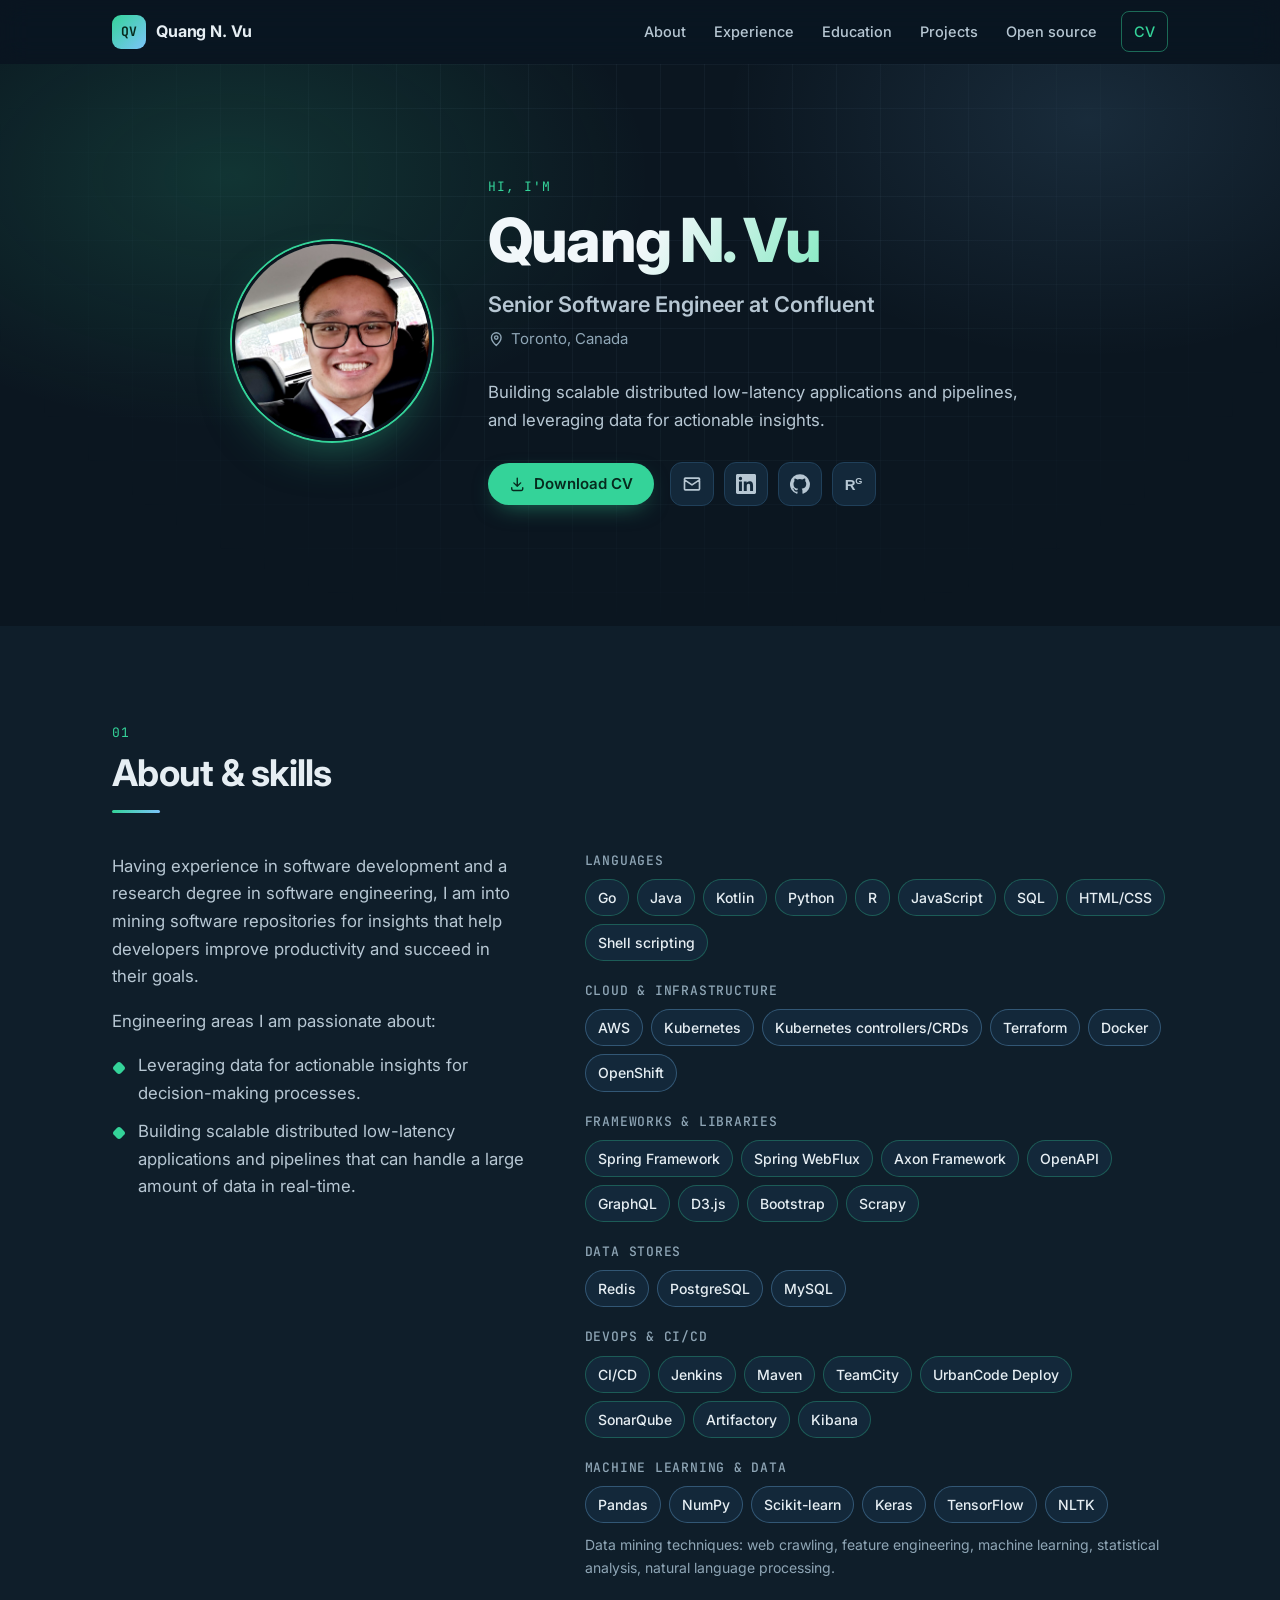
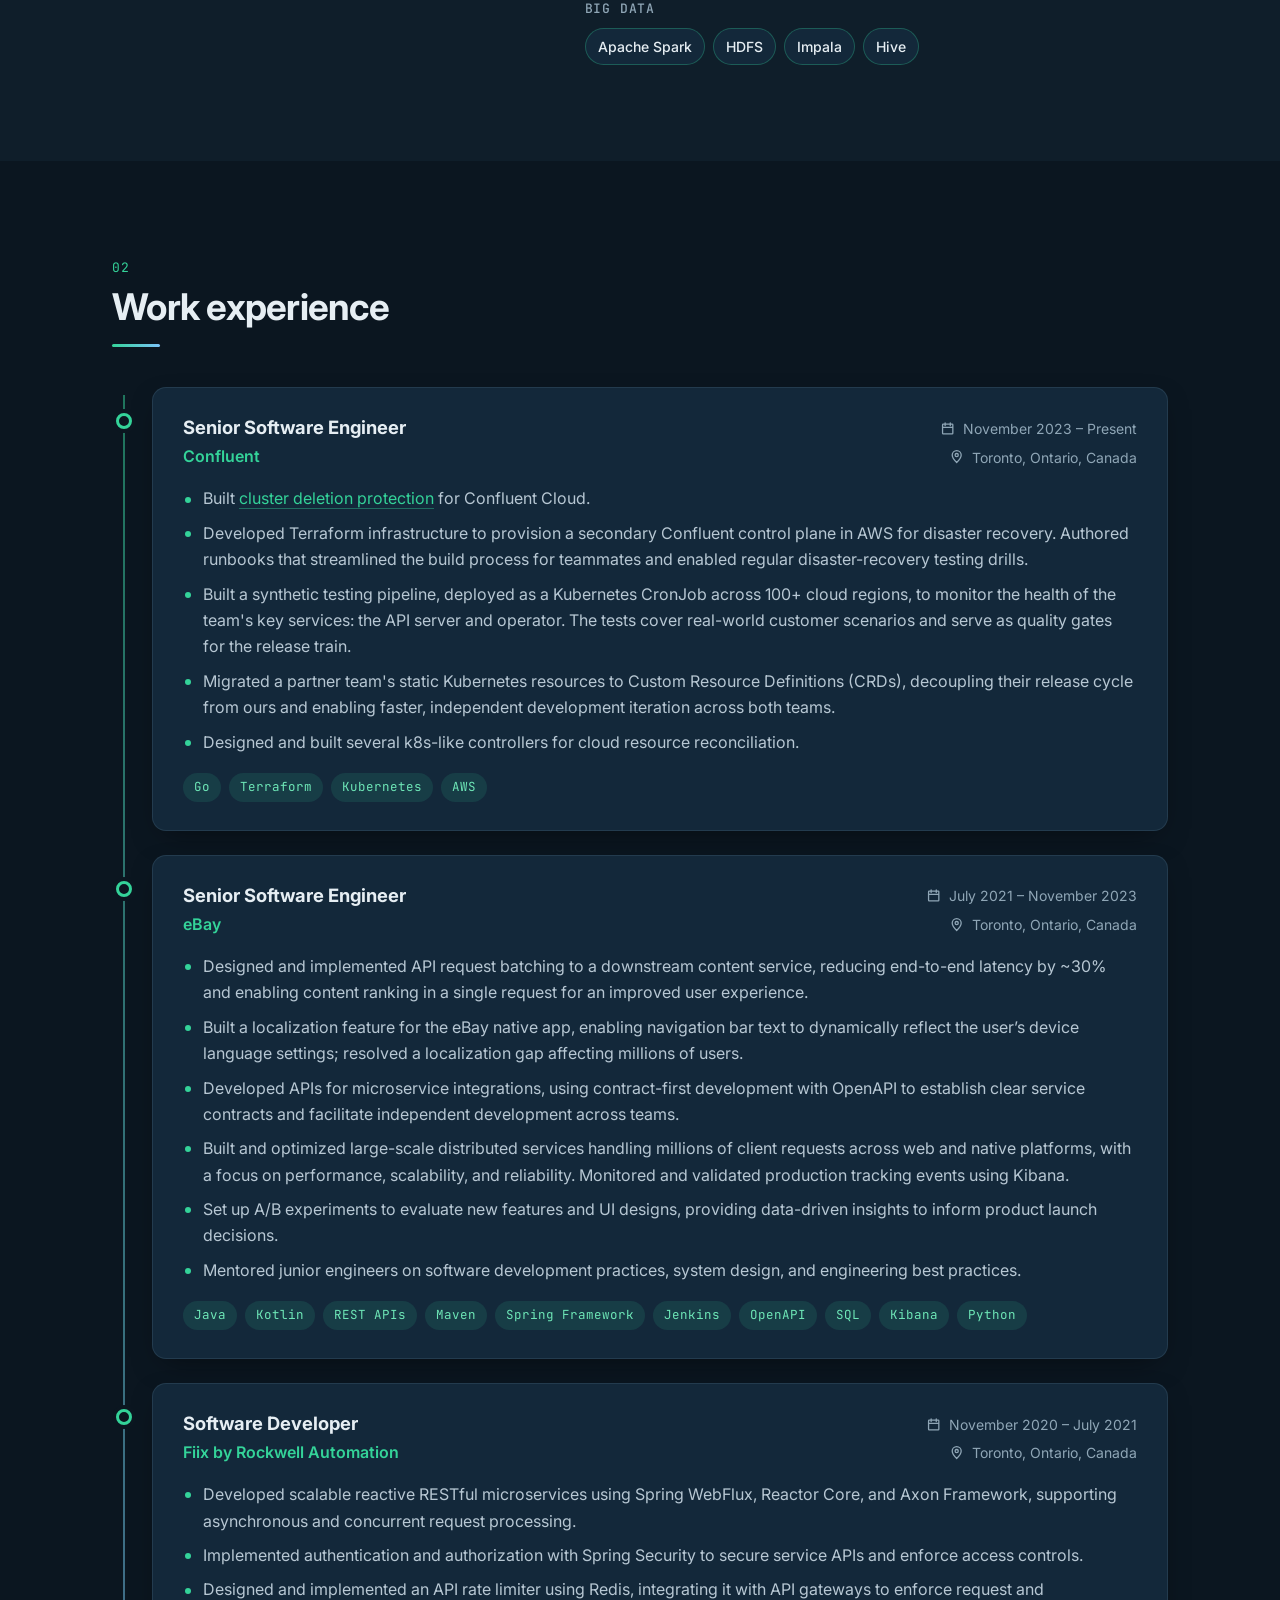
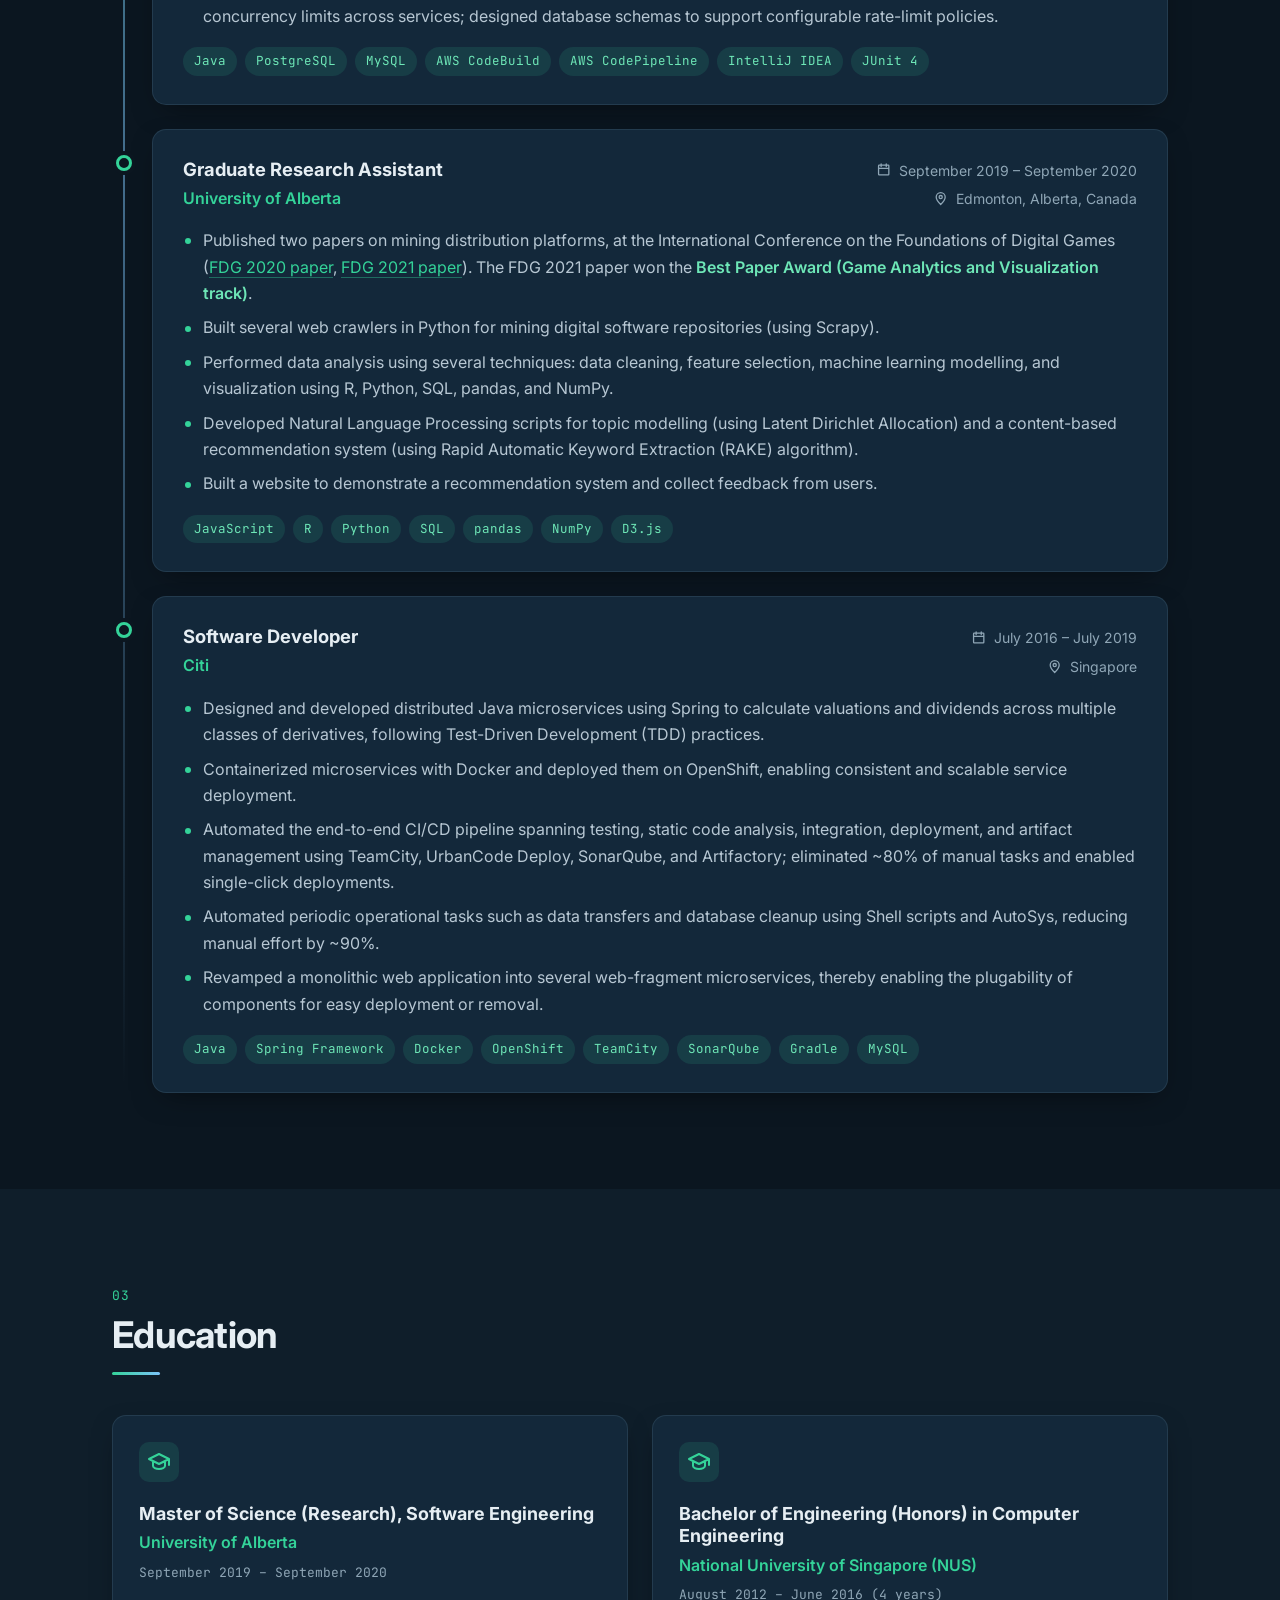
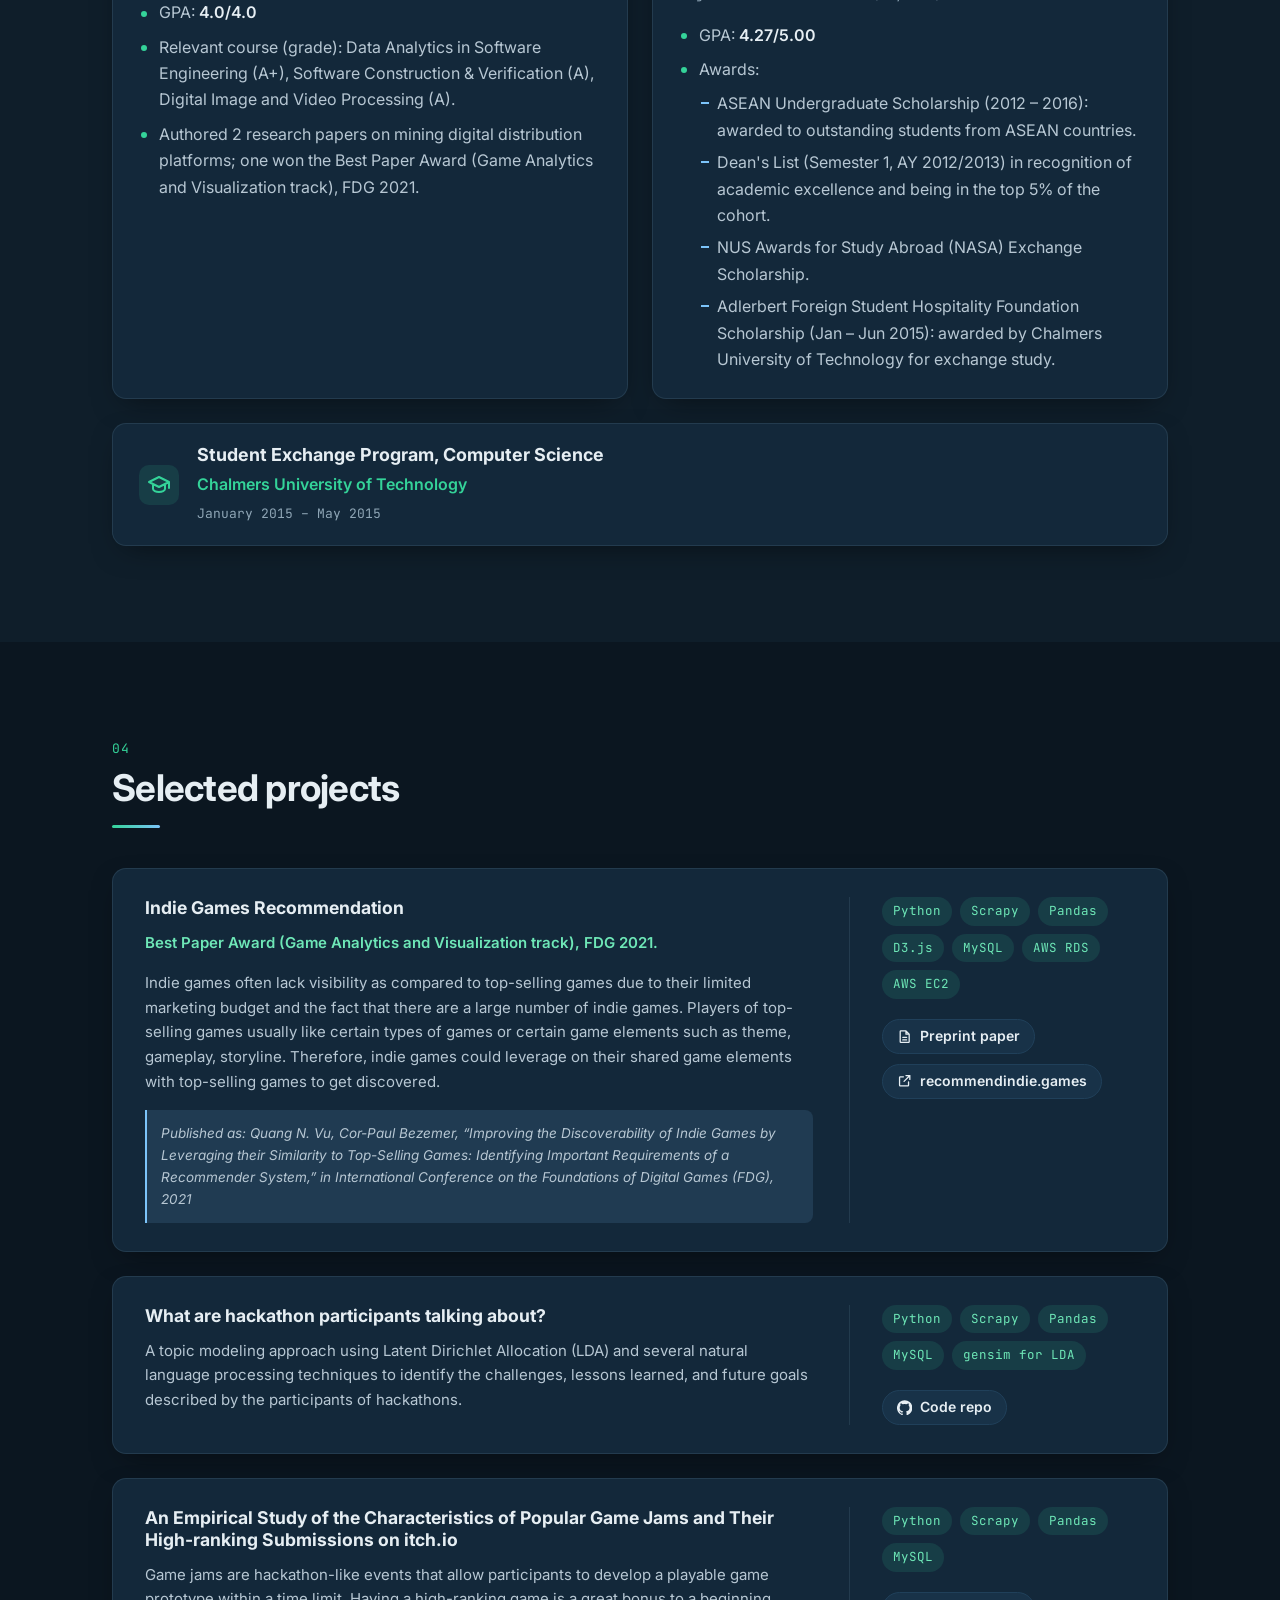
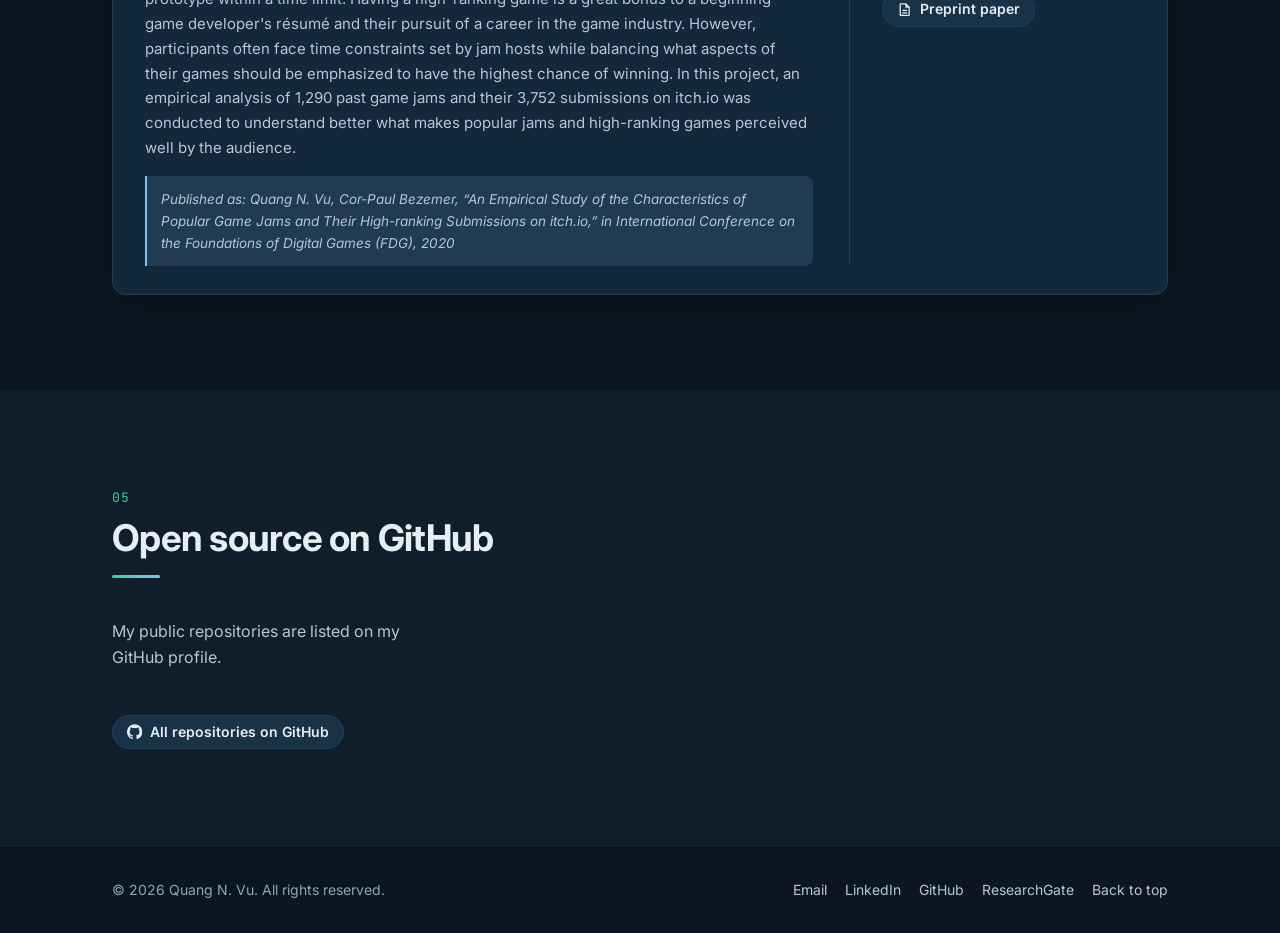
==== commit 1fd582fd: "Remove certificates and Holmusk entry, use horizontal project cards, use photo as favicon" ====
--- a/index.html
+++ b/index.html
@@ -25,7 +25,7 @@
 
 	<link rel="icon" type="image/png" sizes="32x32" href="images/favicon-32x32.png">
 	<link rel="icon" type="image/png" sizes="16x16" href="images/favicon-16x16.png">
-	<link rel="apple-touch-icon" href="images/avatar.jpg">
+	<link rel="apple-touch-icon" sizes="180x180" href="images/apple-touch-icon.png">
 
 	<link rel="preconnect" href="https://fonts.googleapis.com">
 	<link rel="preconnect" href="https://fonts.gstatic.com" crossorigin>
@@ -73,7 +73,6 @@
 		<symbol id="i-external" viewBox="0 0 24 24"><path fill="none" stroke="currentColor" stroke-width="2" stroke-linecap="round" stroke-linejoin="round" d="M14 4h6v6m0-6-9 9M18 14v5a1 1 0 0 1-1 1H5a1 1 0 0 1-1-1V7a1 1 0 0 1 1-1h5"/></symbol>
 		<symbol id="i-code" viewBox="0 0 24 24"><path fill="none" stroke="currentColor" stroke-width="2" stroke-linecap="round" stroke-linejoin="round" d="m8 7-5 5 5 5m8-10 5 5-5 5M14 4l-4 16"/></symbol>
 		<symbol id="i-star" viewBox="0 0 24 24"><path fill="currentColor" d="m12 2.5 2.9 6 6.6.9-4.8 4.6 1.2 6.5L12 17.4l-5.9 3.1 1.2-6.5L2.5 9.4l6.6-.9z"/></symbol>
-		<symbol id="i-award" viewBox="0 0 24 24"><path fill="none" stroke="currentColor" stroke-width="2" stroke-linecap="round" stroke-linejoin="round" d="M12 15a6 6 0 1 0 0-12 6 6 0 0 0 0 12Zm-3.5-1L7 22l5-3 5 3-1.5-8"/></symbol>
 		<symbol id="i-cap" viewBox="0 0 24 24"><path fill="none" stroke="currentColor" stroke-width="2" stroke-linecap="round" stroke-linejoin="round" d="M2 9l10-5 10 5-10 5L2 9Zm4 2v5c0 1.5 2.7 3 6 3s6-1.5 6-3v-5m4-2v6"/></symbol>
 		<symbol id="i-menu" viewBox="0 0 24 24"><path fill="none" stroke="currentColor" stroke-width="2" stroke-linecap="round" d="M4 7h16M4 12h16M4 17h16"/></symbol>
 		<symbol id="i-close" viewBox="0 0 24 24"><path fill="none" stroke="currentColor" stroke-width="2" stroke-linecap="round" d="M6 6l12 12M18 6 6 18"/></symbol>
@@ -186,24 +185,6 @@
 						</div>
 					</div>
 				</div>
-
-				<div class="certs reveal">
-					<h3 class="sub-title">Certificates</h3>
-					<ul class="cert-list">
-						<li class="card cert"><svg class="icon" aria-hidden="true"><use href="#i-award"/></svg><span><strong>SQL Essential Training</strong><small>LinkedIn · 2023</small></span></li>
-						<li class="card cert"><svg class="icon" aria-hidden="true"><use href="#i-award"/></svg><span><strong>Spring with GraphQL</strong></span></li>
-						<li class="card cert"><svg class="icon" aria-hidden="true"><use href="#i-award"/></svg><span><strong>Learning GraphQL</strong></span></li>
-						<li class="card cert"><svg class="icon" aria-hidden="true"><use href="#i-award"/></svg><span><strong>Apache Kafka for Developers using Spring Boot</strong><small>Udemy · 2021</small></span></li>
-						<li class="card cert"><svg class="icon" aria-hidden="true"><use href="#i-award"/></svg><span><strong>Complete Elasticsearch Masterclass with Logstash and Kibana</strong><small>Udemy · 2021</small></span></li>
-						<li class="card cert"><svg class="icon" aria-hidden="true"><use href="#i-award"/></svg><span><strong>AWS Fundamentals: Going Cloud-Native</strong><small>Amazon Web Services · 2020</small></span></li>
-						<li class="card cert"><svg class="icon" aria-hidden="true"><use href="#i-award"/></svg><span><strong>Distributed Computing with Spark SQL</strong><small>University of California, Davis · 2020</small></span></li>
-						<li class="card cert"><svg class="icon" aria-hidden="true"><use href="#i-award"/></svg><span><strong>Managing Big Data in Clusters and Cloud Storage</strong><small>Cloudera · 2020</small></span></li>
-						<li class="card cert"><svg class="icon" aria-hidden="true"><use href="#i-award"/></svg><span><strong>Scalable Machine Learning on Big Data using Apache Spark</strong><small>IBM · 2020</small></span></li>
-						<li class="card cert"><svg class="icon" aria-hidden="true"><use href="#i-award"/></svg><span><strong>Spring: Design Patterns</strong><small>LinkedIn · 2020</small></span></li>
-						<li class="card cert"><svg class="icon" aria-hidden="true"><use href="#i-award"/></svg><span><strong>Spring: Framework In Depth</strong><small>LinkedIn · 2020</small></span></li>
-						<li class="card cert"><svg class="icon" aria-hidden="true"><use href="#i-award"/></svg><span><strong>Getting Started with AWS Machine Learning</strong><small>Amazon Web Services · 2020</small></span></li>
-					</ul>
-				</div>
 			</div>
 		</section>
 
@@ -335,28 +316,6 @@
 							</ul>
 							<ul class="chips chips-sm" aria-label="Tech">
 								<li>Java</li><li>Spring Framework</li><li>Docker</li><li>OpenShift</li><li>TeamCity</li><li>SonarQube</li><li>Gradle</li><li>MySQL</li>
-							</ul>
-						</article>
-					</li>
-
-					<li class="timeline-item reveal">
-						<article class="card job">
-							<header class="job-head">
-								<div>
-									<h3>Software Developer Intern</h3>
-									<p class="org">Holmusk</p>
-								</div>
-								<ul class="meta">
-									<li><svg class="icon" aria-hidden="true"><use href="#i-calendar"/></svg> July 2015 – August 2015 and December 2015 – January 2016</li>
-									<li><svg class="icon" aria-hidden="true"><use href="#i-pin"/></svg> Singapore</li>
-								</ul>
-							</header>
-							<ul class="bullets">
-								<li>Developed a web crawler to retrieve millions of user records (e.g., workouts, meals, goals, profiles) from Fitbit and Jawbone fitness trackers and store in Mongo database. This dataset was used for the company's machine learning pipeline.</li>
-								<li>Developed the GUI of a single-page web application designed for diabetes patients to track their meals.</li>
-							</ul>
-							<ul class="chips chips-sm" aria-label="Tech">
-								<li>Python</li><li>Scrapy</li><li>D3.js</li><li>JavaScript</li>
 							</ul>
 						</article>
 					</li>
@@ -421,41 +380,53 @@
 					<h2 id="projects-title">Selected projects</h2>
 				</header>
 
-				<div class="project-grid">
+				<div class="project-list">
 					<article class="card project reveal">
-						<h3>Indie Games Recommendation</h3>
-						<p>Indie games often lack visibility as compared to top-selling games due to their limited marketing budget and the fact that there are a large number of indie games. Players of top-selling games usually like certain types of games or certain game elements such as theme, gameplay, storyline. Therefore, indie games could leverage on their shared game elements with top-selling games to get discovered.</p>
-						<p><strong class="hl">Best Paper Award (Game Analytics and Visualization track), FDG 2021.</strong></p>
-						<p class="citation">Published as: Quang N. Vu, Cor-Paul Bezemer, “Improving the Discoverability of Indie Games by Leveraging their Similarity to Top-Selling Games: Identifying Important Requirements of a Recommender System,” in International Conference on the Foundations of Digital Games (FDG), 2021</p>
-						<ul class="chips chips-sm" aria-label="Tech">
-							<li>Python</li><li>Scrapy</li><li>Pandas</li><li>D3.js</li><li>MySQL</li><li>AWS RDS</li><li>AWS EC2</li>
-						</ul>
-						<div class="project-links">
-							<a class="btn btn-ghost" href="https://www.researchgate.net/publication/350709239_Improving_the_Discoverability_of_Indie_Games_by_Leveraging_their_Similarity_to_Top-Selling_Games_Identifying_Important_Requirements_of_a_Recommender_System" target="_blank" rel="noopener"><svg class="icon" aria-hidden="true"><use href="#i-doc"/></svg> Preprint paper</a>
-							<a class="btn btn-ghost" href="http://www.recommendindie.games" target="_blank" rel="noopener"><svg class="icon" aria-hidden="true"><use href="#i-external"/></svg> recommendindie.games</a>
+						<div class="project-main">
+							<h3>Indie Games Recommendation</h3>
+							<p><strong class="hl">Best Paper Award (Game Analytics and Visualization track), FDG 2021.</strong></p>
+							<p>Indie games often lack visibility as compared to top-selling games due to their limited marketing budget and the fact that there are a large number of indie games. Players of top-selling games usually like certain types of games or certain game elements such as theme, gameplay, storyline. Therefore, indie games could leverage on their shared game elements with top-selling games to get discovered.</p>
+							<p class="citation">Published as: Quang N. Vu, Cor-Paul Bezemer, “Improving the Discoverability of Indie Games by Leveraging their Similarity to Top-Selling Games: Identifying Important Requirements of a Recommender System,” in International Conference on the Foundations of Digital Games (FDG), 2021</p>
+						</div>
+						<div class="project-side">
+							<ul class="chips chips-sm" aria-label="Tech">
+								<li>Python</li><li>Scrapy</li><li>Pandas</li><li>D3.js</li><li>MySQL</li><li>AWS RDS</li><li>AWS EC2</li>
+							</ul>
+							<div class="project-links">
+								<a class="btn btn-ghost" href="https://www.researchgate.net/publication/350709239_Improving_the_Discoverability_of_Indie_Games_by_Leveraging_their_Similarity_to_Top-Selling_Games_Identifying_Important_Requirements_of_a_Recommender_System" target="_blank" rel="noopener"><svg class="icon" aria-hidden="true"><use href="#i-doc"/></svg> Preprint paper</a>
+								<a class="btn btn-ghost" href="http://www.recommendindie.games" target="_blank" rel="noopener"><svg class="icon" aria-hidden="true"><use href="#i-external"/></svg> recommendindie.games</a>
+							</div>
 						</div>
 					</article>
 
 					<article class="card project reveal">
-						<h3>What are hackathon participants talking about?</h3>
-						<p>A topic modeling approach using Latent Dirichlet Allocation (LDA) and several natural language processing techniques to identify the challenges, lessons learned, and future goals described by the participants of hackathons.</p>
-						<ul class="chips chips-sm" aria-label="Tech">
-							<li>Python</li><li>Scrapy</li><li>Pandas</li><li>MySQL</li><li>gensim for LDA</li>
-						</ul>
-						<div class="project-links">
-							<a class="btn btn-ghost" href="https://github.com/hydradon/devpost_hackathons-LDA" target="_blank" rel="noopener"><svg class="icon" aria-hidden="true"><use href="#i-github"/></svg> Code repo</a>
+						<div class="project-main">
+							<h3>What are hackathon participants talking about?</h3>
+							<p>A topic modeling approach using Latent Dirichlet Allocation (LDA) and several natural language processing techniques to identify the challenges, lessons learned, and future goals described by the participants of hackathons.</p>
+						</div>
+						<div class="project-side">
+							<ul class="chips chips-sm" aria-label="Tech">
+								<li>Python</li><li>Scrapy</li><li>Pandas</li><li>MySQL</li><li>gensim for LDA</li>
+							</ul>
+							<div class="project-links">
+								<a class="btn btn-ghost" href="https://github.com/hydradon/devpost_hackathons-LDA" target="_blank" rel="noopener"><svg class="icon" aria-hidden="true"><use href="#i-github"/></svg> Code repo</a>
+							</div>
 						</div>
 					</article>
 
 					<article class="card project reveal">
-						<h3>An Empirical Study of the Characteristics of Popular Game Jams and Their High-ranking Submissions on itch.io</h3>
-						<p>Game jams are hackathon-like events that allow participants to develop a playable game prototype within a time limit. Having a high-ranking game is a great bonus to a beginning game developer's résumé and their pursuit of a career in the game industry. However, participants often face time constraints set by jam hosts while balancing what aspects of their games should be emphasized to have the highest chance of winning. In this project, an empirical analysis of 1,290 past game jams and their 3,752 submissions on itch.io was conducted to understand better what makes popular jams and high-ranking games perceived well by the audience.</p>
-						<p class="citation">Published as: Quang N. Vu, Cor-Paul Bezemer, “An Empirical Study of the Characteristics of Popular Game Jams and Their High-ranking Submissions on itch.io,” in International Conference on the Foundations of Digital Games (FDG), 2020</p>
-						<ul class="chips chips-sm" aria-label="Tech">
-							<li>Python</li><li>Scrapy</li><li>Pandas</li><li>MySQL</li>
-						</ul>
-						<div class="project-links">
-							<a class="btn btn-ghost" href="https://www.researchgate.net/publication/340634103_An_Empirical_Study_of_the_Characteristics_of_Popular_Game_Jams_and_Their_High-ranking_Submissions_on_itchio" target="_blank" rel="noopener"><svg class="icon" aria-hidden="true"><use href="#i-doc"/></svg> Preprint paper</a>
+						<div class="project-main">
+							<h3>An Empirical Study of the Characteristics of Popular Game Jams and Their High-ranking Submissions on itch.io</h3>
+							<p>Game jams are hackathon-like events that allow participants to develop a playable game prototype within a time limit. Having a high-ranking game is a great bonus to a beginning game developer's résumé and their pursuit of a career in the game industry. However, participants often face time constraints set by jam hosts while balancing what aspects of their games should be emphasized to have the highest chance of winning. In this project, an empirical analysis of 1,290 past game jams and their 3,752 submissions on itch.io was conducted to understand better what makes popular jams and high-ranking games perceived well by the audience.</p>
+							<p class="citation">Published as: Quang N. Vu, Cor-Paul Bezemer, “An Empirical Study of the Characteristics of Popular Game Jams and Their High-ranking Submissions on itch.io,” in International Conference on the Foundations of Digital Games (FDG), 2020</p>
+						</div>
+						<div class="project-side">
+							<ul class="chips chips-sm" aria-label="Tech">
+								<li>Python</li><li>Scrapy</li><li>Pandas</li><li>MySQL</li>
+							</ul>
+							<div class="project-links">
+								<a class="btn btn-ghost" href="https://www.researchgate.net/publication/340634103_An_Empirical_Study_of_the_Characteristics_of_Popular_Game_Jams_and_Their_High-ranking_Submissions_on_itchio" target="_blank" rel="noopener"><svg class="icon" aria-hidden="true"><use href="#i-doc"/></svg> Preprint paper</a>
+							</div>
 						</div>
 					</article>
 				</div>
--- a/assets/css/style.css
+++ b/assets/css/style.css
@@ -352,7 +352,6 @@
 	border-radius: 3px;
 	background: linear-gradient(90deg, var(--accent), var(--blue));
 }
-.sub-title { font-size: 1.15rem; font-weight: 600; margin-bottom: 16px; }
 
 .card {
 	background: var(--surface);
@@ -410,26 +409,6 @@
 	background: var(--accent-soft);
 	border-color: transparent;
 }
-
-.certs { margin-top: 56px; }
-.cert-list {
-	list-style: none;
-	display: grid;
-	gap: 14px;
-	grid-template-columns: 1fr;
-}
-@media (min-width: 640px) { .cert-list { grid-template-columns: repeat(2, 1fr); gap: 10px 14px; } }
-@media (min-width: 1000px) { .cert-list { grid-template-columns: repeat(3, 1fr); } }
-.cert {
-	display: flex;
-	gap: 12px;
-	align-items: flex-start;
-	padding: 12px 16px;
-	box-shadow: none;
-}
-.cert .icon { width: 22px; height: 22px; color: var(--accent); margin-top: 2px; }
-.cert strong { display: block; font-size: 14.5px; line-height: 1.4; }
-.cert small { display: block; margin-top: 4px; color: var(--muted); font-size: 13px; }
 
 /* Timeline */
 .timeline {
@@ -540,18 +519,17 @@
 @media (min-width: 900px) { .edu-minor { grid-column: 1 / -1; } }
 
 /* Projects */
-.project-grid { display: grid; gap: 24px; }
-@media (min-width: 900px) { .project-grid { grid-template-columns: repeat(2, 1fr); } }
-@media (min-width: 1100px) { .project-grid { grid-template-columns: repeat(3, 1fr); } }
+.project-list { display: grid; gap: 24px; }
 .project {
-	display: flex;
-	flex-direction: column;
+	display: grid;
+	gap: 20px;
 	padding: 24px;
 	transition: border-color .2s, transform .2s;
 }
 .project:hover { border-color: rgba(52, 211, 153, 0.35); transform: translateY(-3px); }
 .project h3 { font-size: 1.1rem; font-weight: 700; margin-bottom: 12px; }
-.project > p { color: var(--text-2); font-size: 15px; }
+.project-main > p { color: var(--text-2); font-size: 15px; }
+.project-main > p:last-child { margin-bottom: 0; }
 .citation {
 	padding: 12px 14px;
 	font-size: 13.5px !important;
@@ -560,8 +538,12 @@
 	background: var(--blue-soft);
 	border-radius: 0 var(--radius-sm) var(--radius-sm) 0;
 }
-.project .chips { margin: 4px 0 20px; }
-.project-links { display: flex; flex-wrap: wrap; gap: 10px; margin-top: auto; }
+.project-side { display: flex; flex-direction: column; gap: 20px; }
+.project-links { display: flex; flex-wrap: wrap; gap: 10px; }
+@media (min-width: 860px) {
+	.project { grid-template-columns: minmax(0, 7fr) minmax(0, 3fr); gap: 36px; padding: 28px 32px; }
+	.project-side { padding-left: 32px; border-left: 1px solid var(--border-soft); }
+}
 
 /* GitHub repos */
 .repo-grid {
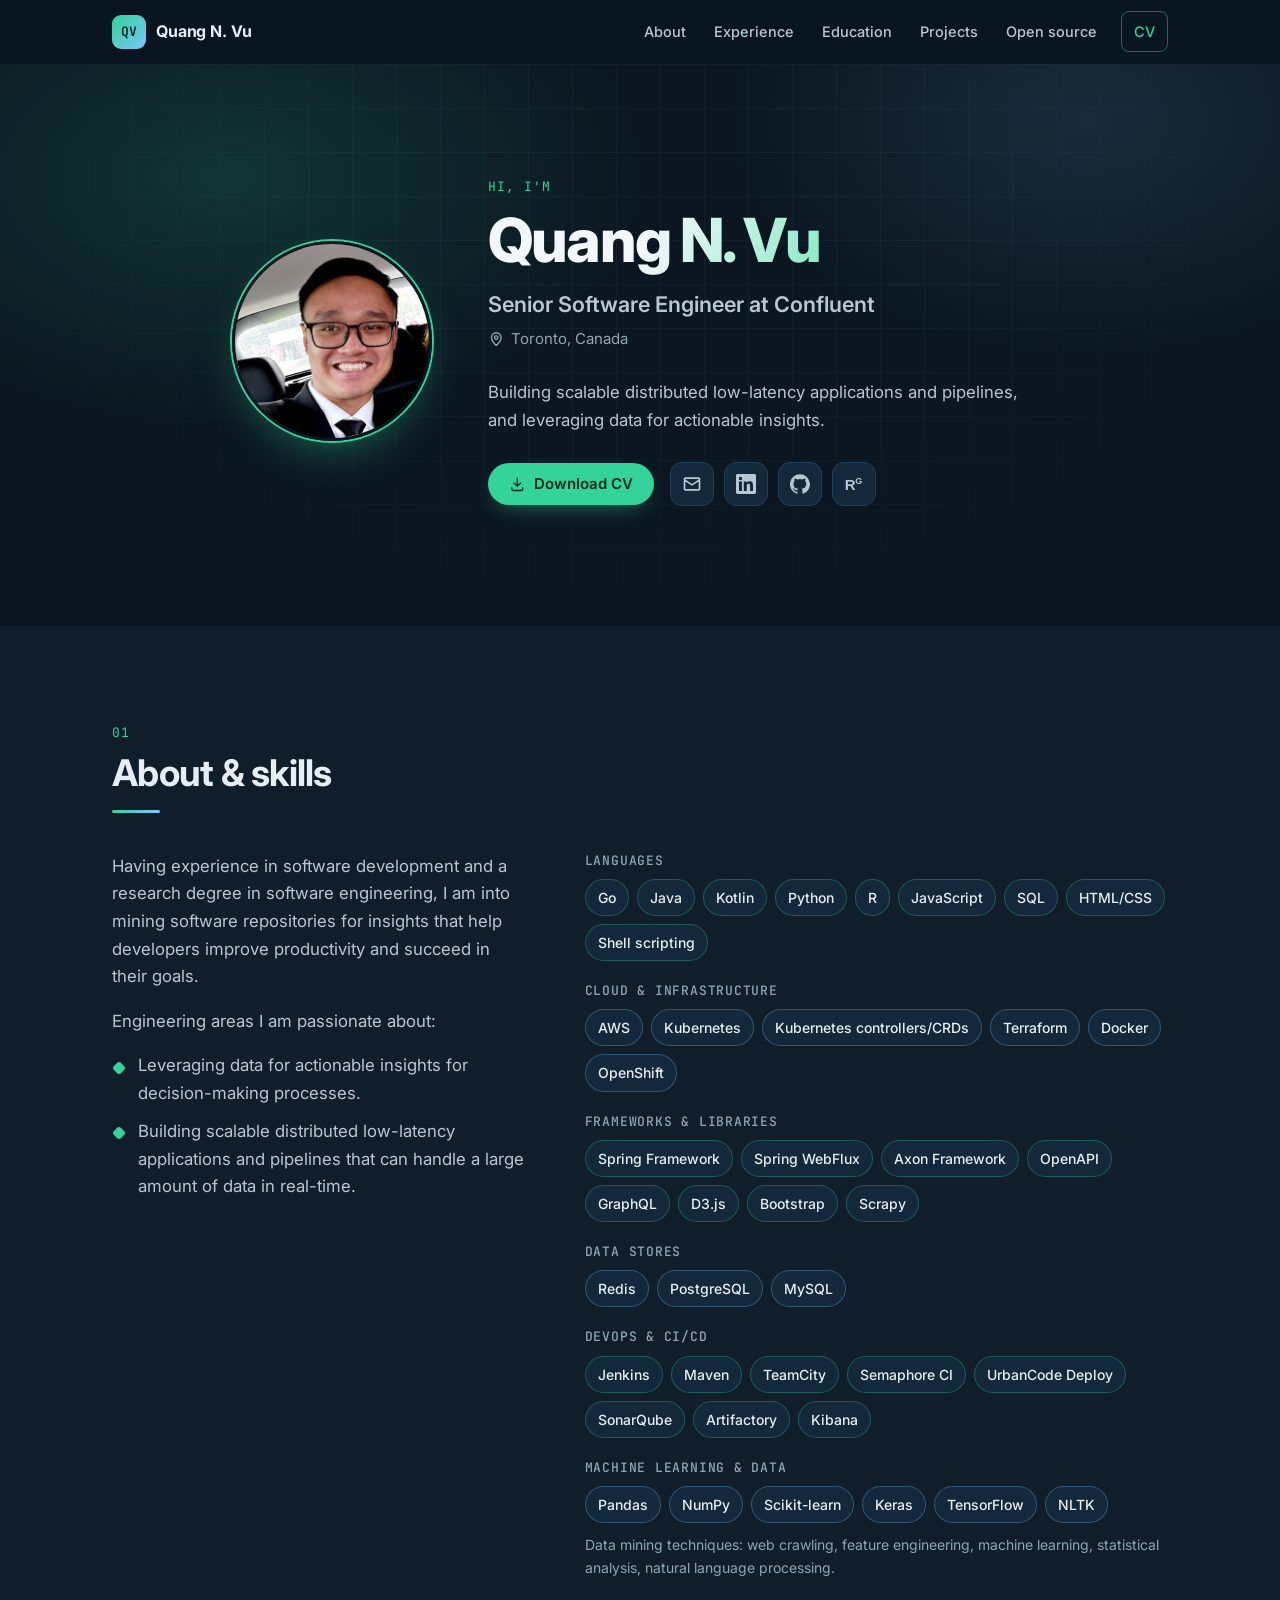
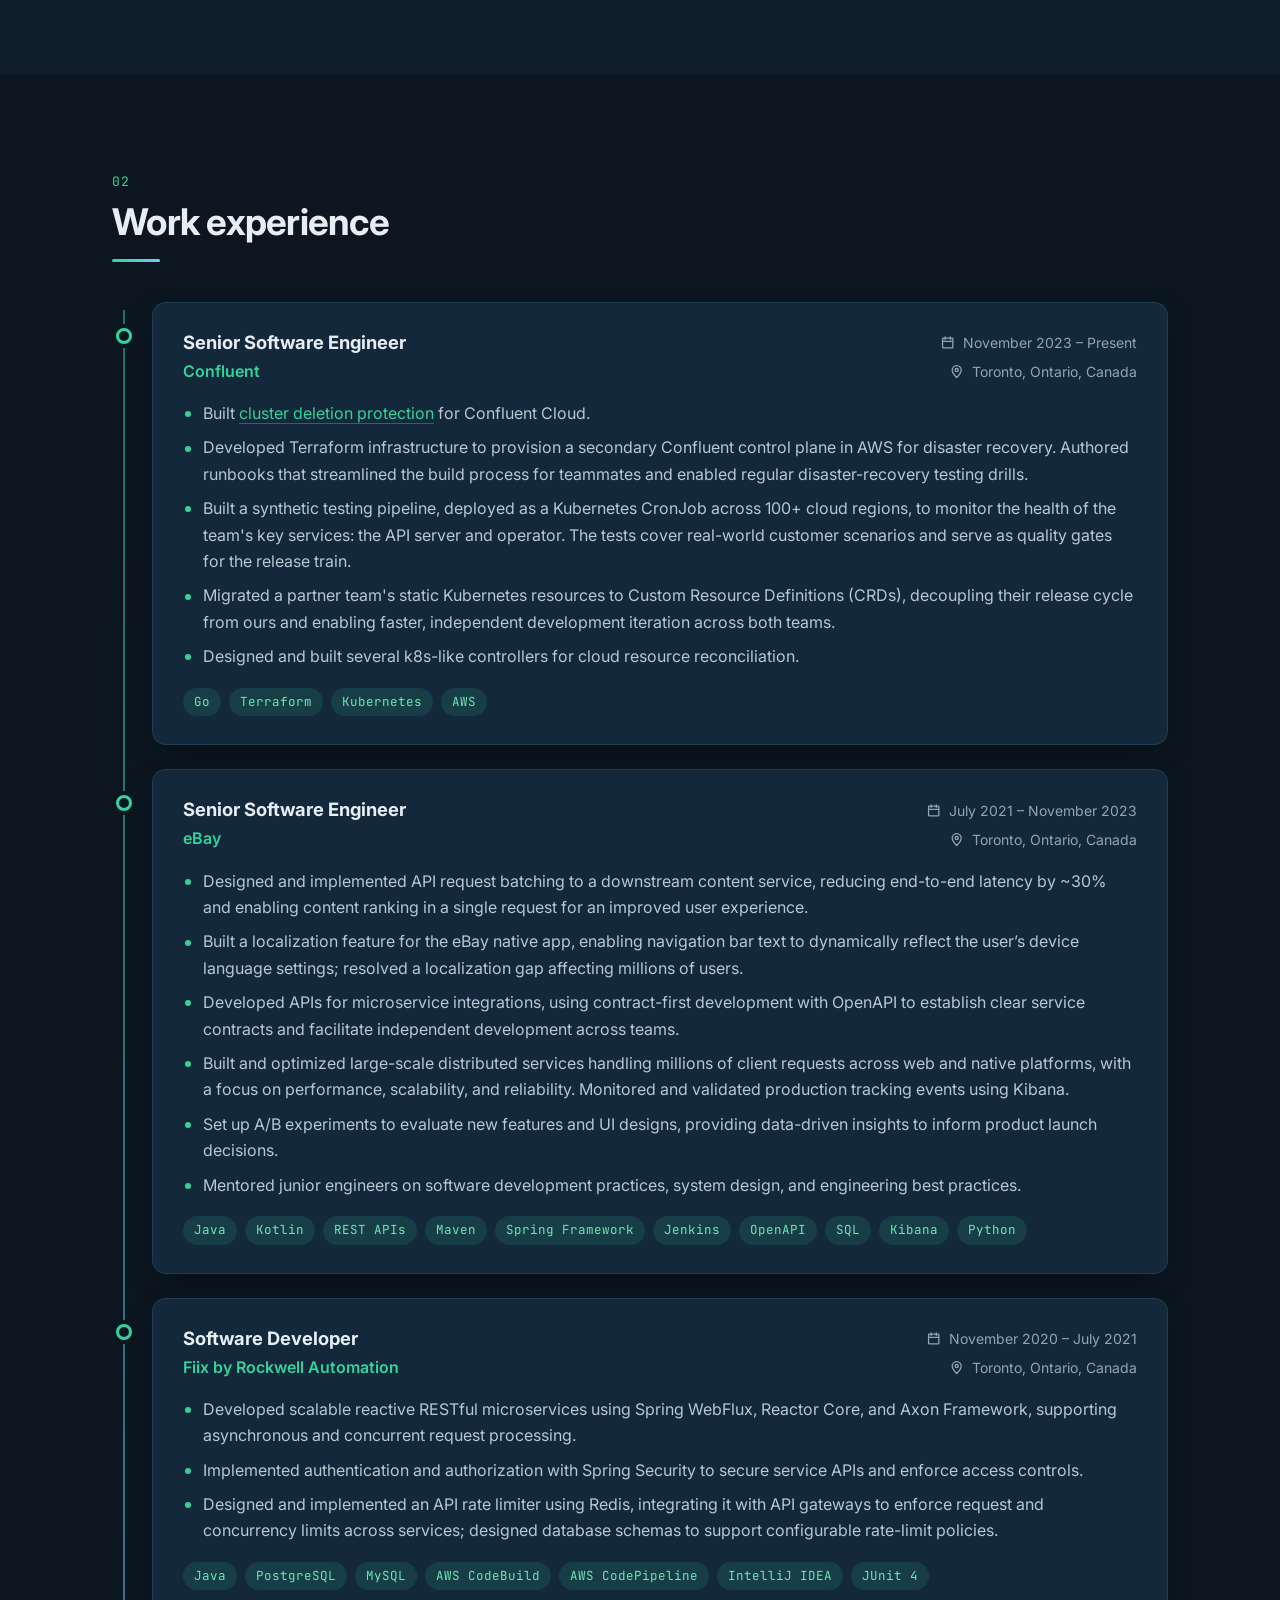
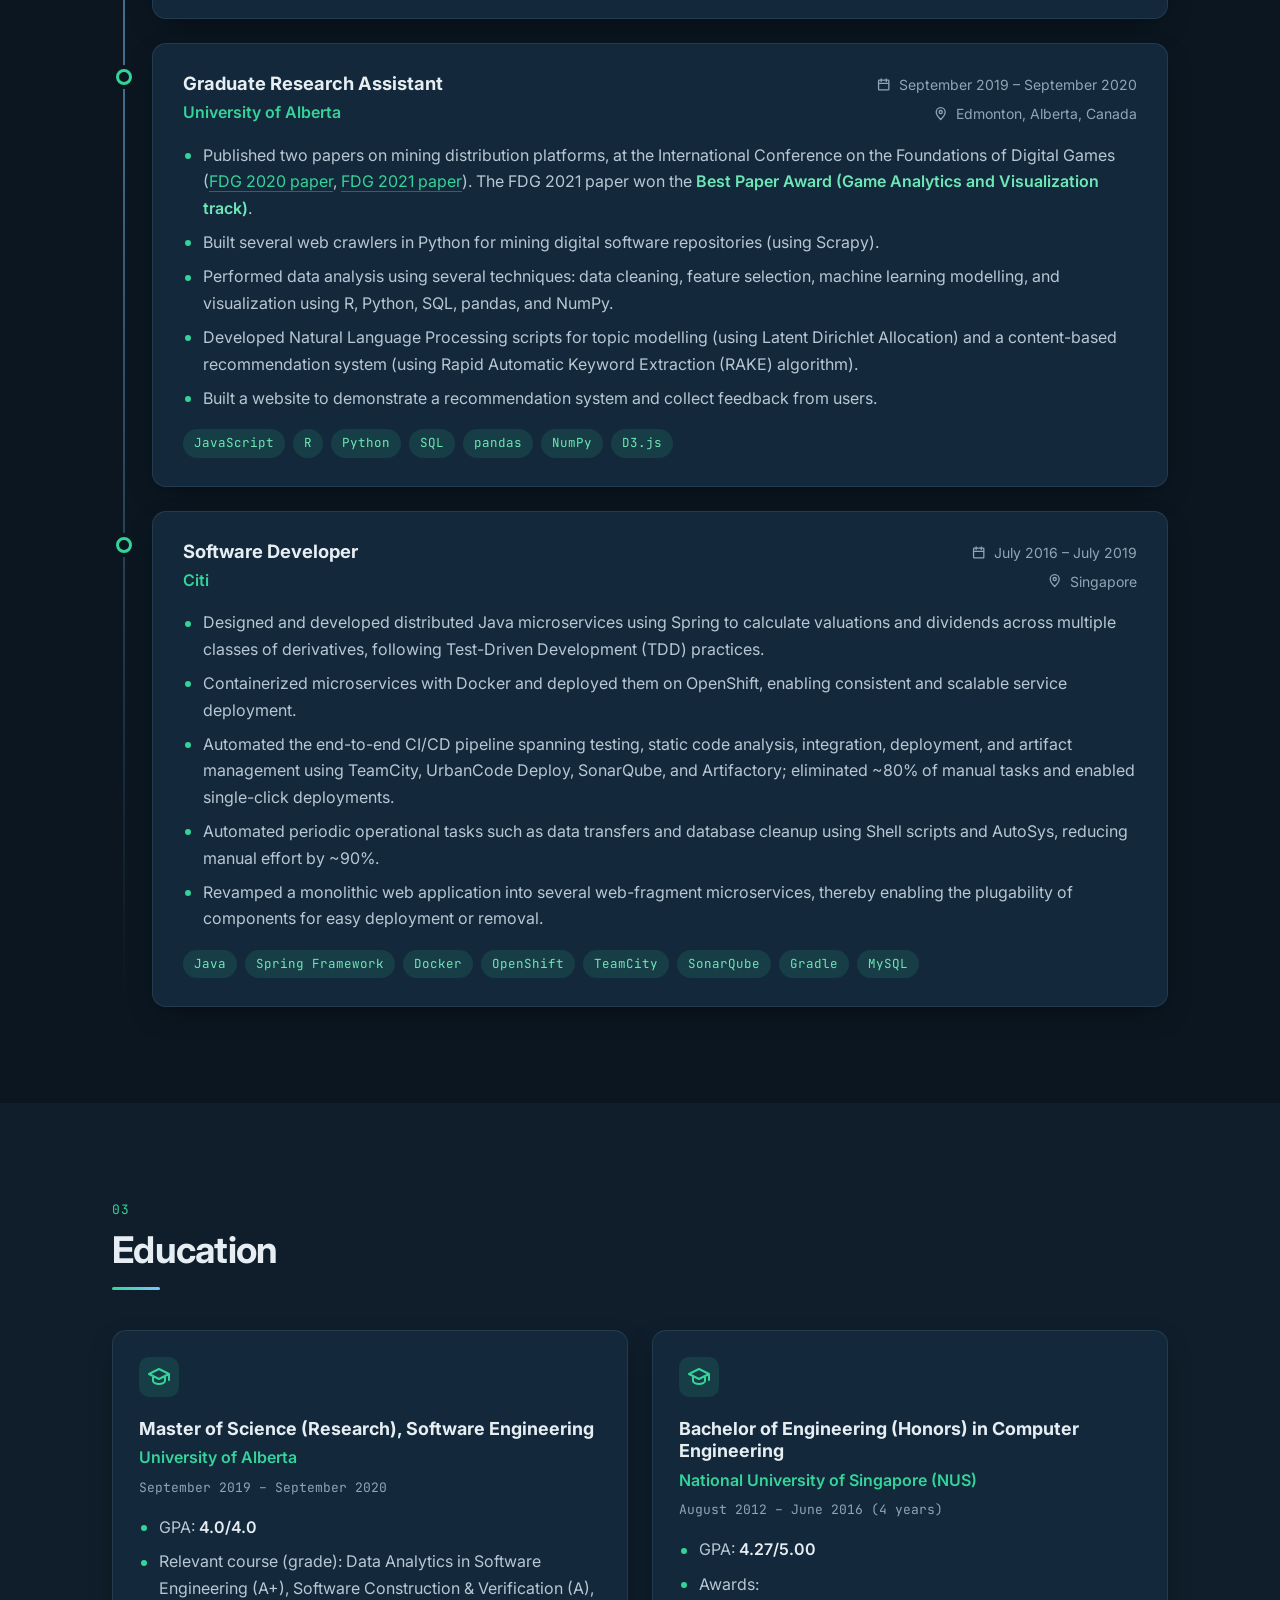
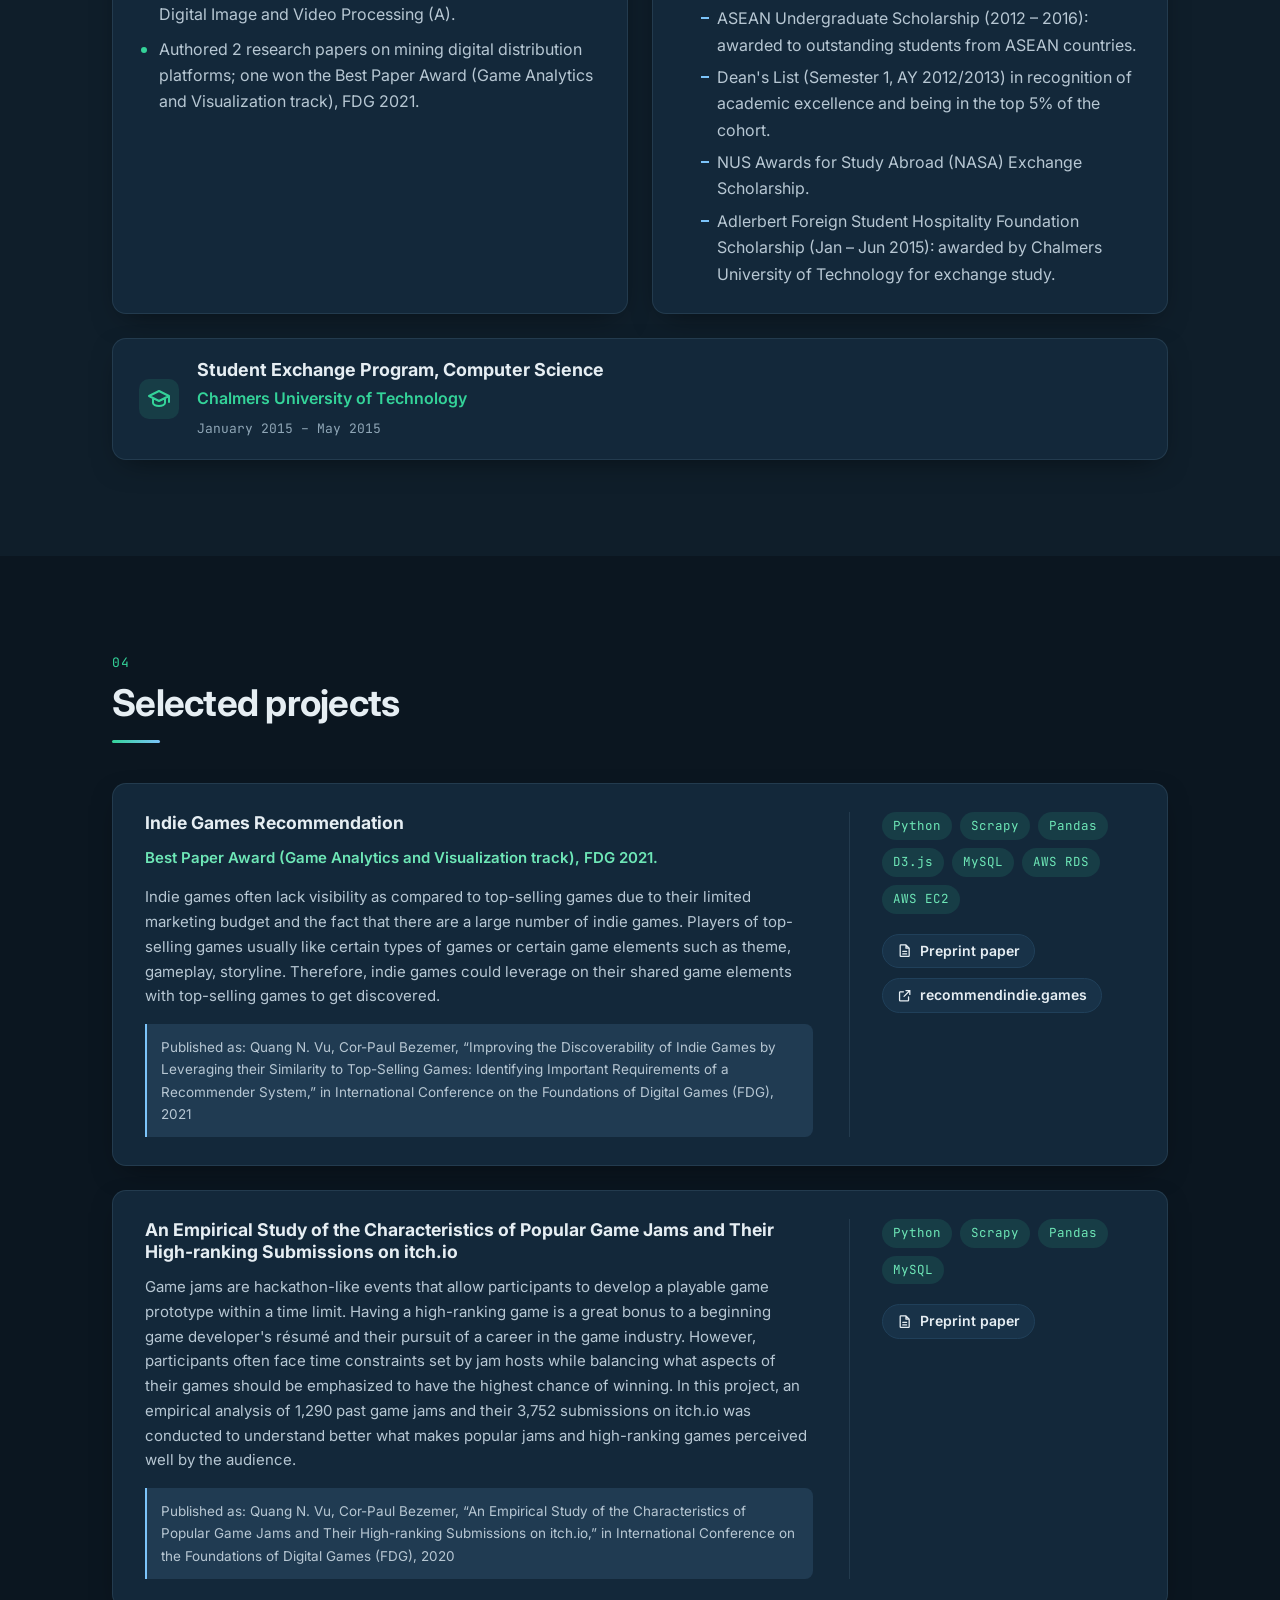
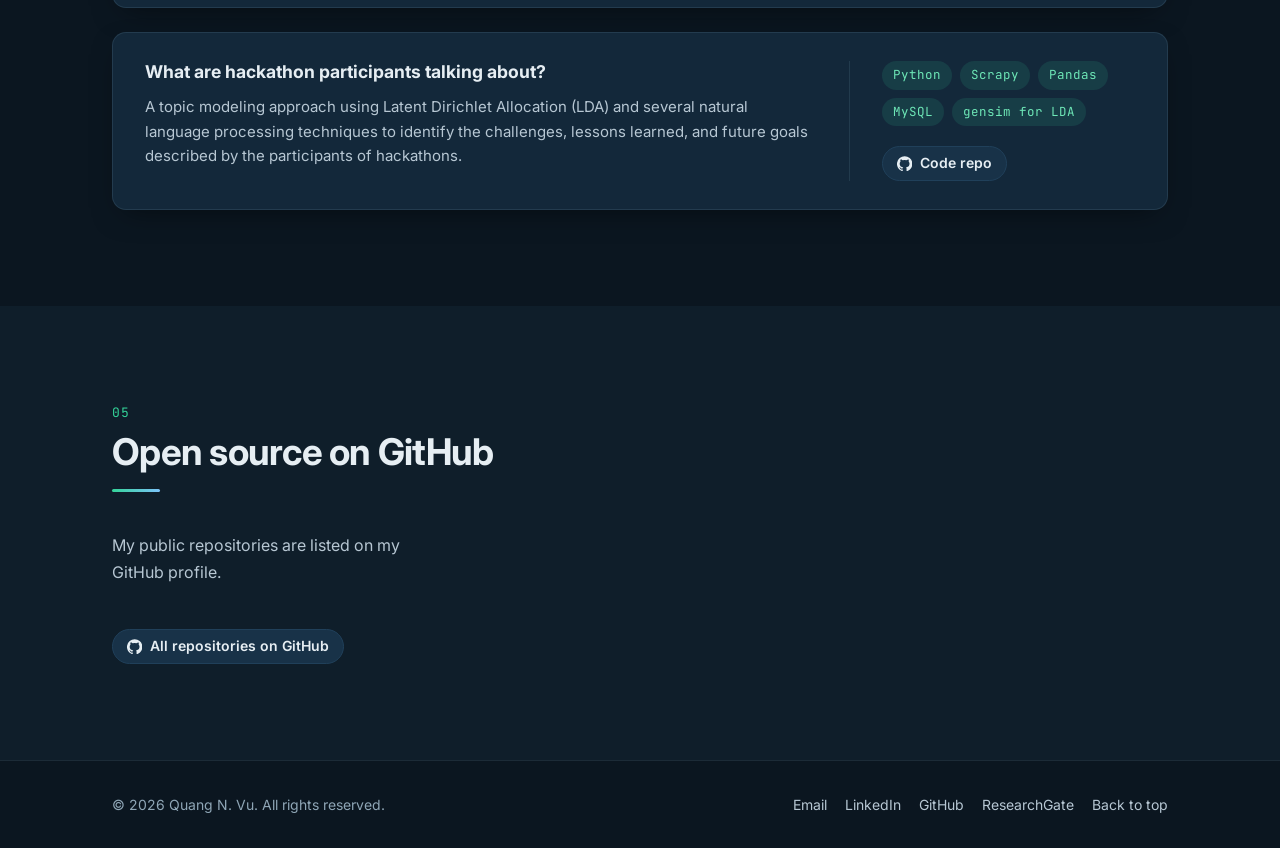
==== commit 41297262: "Reorder projects, remove citation italics, update skills" ====
--- a/index.html
+++ b/index.html
@@ -167,7 +167,7 @@
 						<div class="skill-group">
 							<h3>DevOps &amp; CI/CD</h3>
 							<ul class="chips">
-								<li>CI/CD</li><li>Jenkins</li><li>Maven</li><li>TeamCity</li><li>UrbanCode Deploy</li><li>SonarQube</li><li>Artifactory</li><li>Kibana</li>
+								<li>Jenkins</li><li>Maven</li><li>TeamCity</li><li>Semaphore CI</li><li>UrbanCode Deploy</li><li>SonarQube</li><li>Artifactory</li><li>Kibana</li>
 							</ul>
 						</div>
 						<div class="skill-group">
@@ -176,12 +176,6 @@
 								<li>Pandas</li><li>NumPy</li><li>Scikit-learn</li><li>Keras</li><li>TensorFlow</li><li>NLTK</li>
 							</ul>
 							<p class="skill-note">Data mining techniques: web crawling, feature engineering, machine learning, statistical analysis, natural language processing.</p>
-						</div>
-						<div class="skill-group">
-							<h3>Big data</h3>
-							<ul class="chips">
-								<li>Apache Spark</li><li>HDFS</li><li>Impala</li><li>Hive</li>
-							</ul>
 						</div>
 					</div>
 				</div>
@@ -401,21 +395,6 @@
 
 					<article class="card project reveal">
 						<div class="project-main">
-							<h3>What are hackathon participants talking about?</h3>
-							<p>A topic modeling approach using Latent Dirichlet Allocation (LDA) and several natural language processing techniques to identify the challenges, lessons learned, and future goals described by the participants of hackathons.</p>
-						</div>
-						<div class="project-side">
-							<ul class="chips chips-sm" aria-label="Tech">
-								<li>Python</li><li>Scrapy</li><li>Pandas</li><li>MySQL</li><li>gensim for LDA</li>
-							</ul>
-							<div class="project-links">
-								<a class="btn btn-ghost" href="https://github.com/hydradon/devpost_hackathons-LDA" target="_blank" rel="noopener"><svg class="icon" aria-hidden="true"><use href="#i-github"/></svg> Code repo</a>
-							</div>
-						</div>
-					</article>
-
-					<article class="card project reveal">
-						<div class="project-main">
 							<h3>An Empirical Study of the Characteristics of Popular Game Jams and Their High-ranking Submissions on itch.io</h3>
 							<p>Game jams are hackathon-like events that allow participants to develop a playable game prototype within a time limit. Having a high-ranking game is a great bonus to a beginning game developer's résumé and their pursuit of a career in the game industry. However, participants often face time constraints set by jam hosts while balancing what aspects of their games should be emphasized to have the highest chance of winning. In this project, an empirical analysis of 1,290 past game jams and their 3,752 submissions on itch.io was conducted to understand better what makes popular jams and high-ranking games perceived well by the audience.</p>
 							<p class="citation">Published as: Quang N. Vu, Cor-Paul Bezemer, “An Empirical Study of the Characteristics of Popular Game Jams and Their High-ranking Submissions on itch.io,” in International Conference on the Foundations of Digital Games (FDG), 2020</p>
@@ -426,6 +405,21 @@
 							</ul>
 							<div class="project-links">
 								<a class="btn btn-ghost" href="https://www.researchgate.net/publication/340634103_An_Empirical_Study_of_the_Characteristics_of_Popular_Game_Jams_and_Their_High-ranking_Submissions_on_itchio" target="_blank" rel="noopener"><svg class="icon" aria-hidden="true"><use href="#i-doc"/></svg> Preprint paper</a>
+							</div>
+						</div>
+					</article>
+
+					<article class="card project reveal">
+						<div class="project-main">
+							<h3>What are hackathon participants talking about?</h3>
+							<p>A topic modeling approach using Latent Dirichlet Allocation (LDA) and several natural language processing techniques to identify the challenges, lessons learned, and future goals described by the participants of hackathons.</p>
+						</div>
+						<div class="project-side">
+							<ul class="chips chips-sm" aria-label="Tech">
+								<li>Python</li><li>Scrapy</li><li>Pandas</li><li>MySQL</li><li>gensim for LDA</li>
+							</ul>
+							<div class="project-links">
+								<a class="btn btn-ghost" href="https://github.com/hydradon/devpost_hackathons-LDA" target="_blank" rel="noopener"><svg class="icon" aria-hidden="true"><use href="#i-github"/></svg> Code repo</a>
 							</div>
 						</div>
 					</article>
--- a/assets/css/style.css
+++ b/assets/css/style.css
@@ -533,7 +533,7 @@
 .citation {
 	padding: 12px 14px;
 	font-size: 13.5px !important;
-	font-style: italic;
+	font-style: normal;
 	border-left: 2px solid var(--blue);
 	background: var(--blue-soft);
 	border-radius: 0 var(--radius-sm) var(--radius-sm) 0;
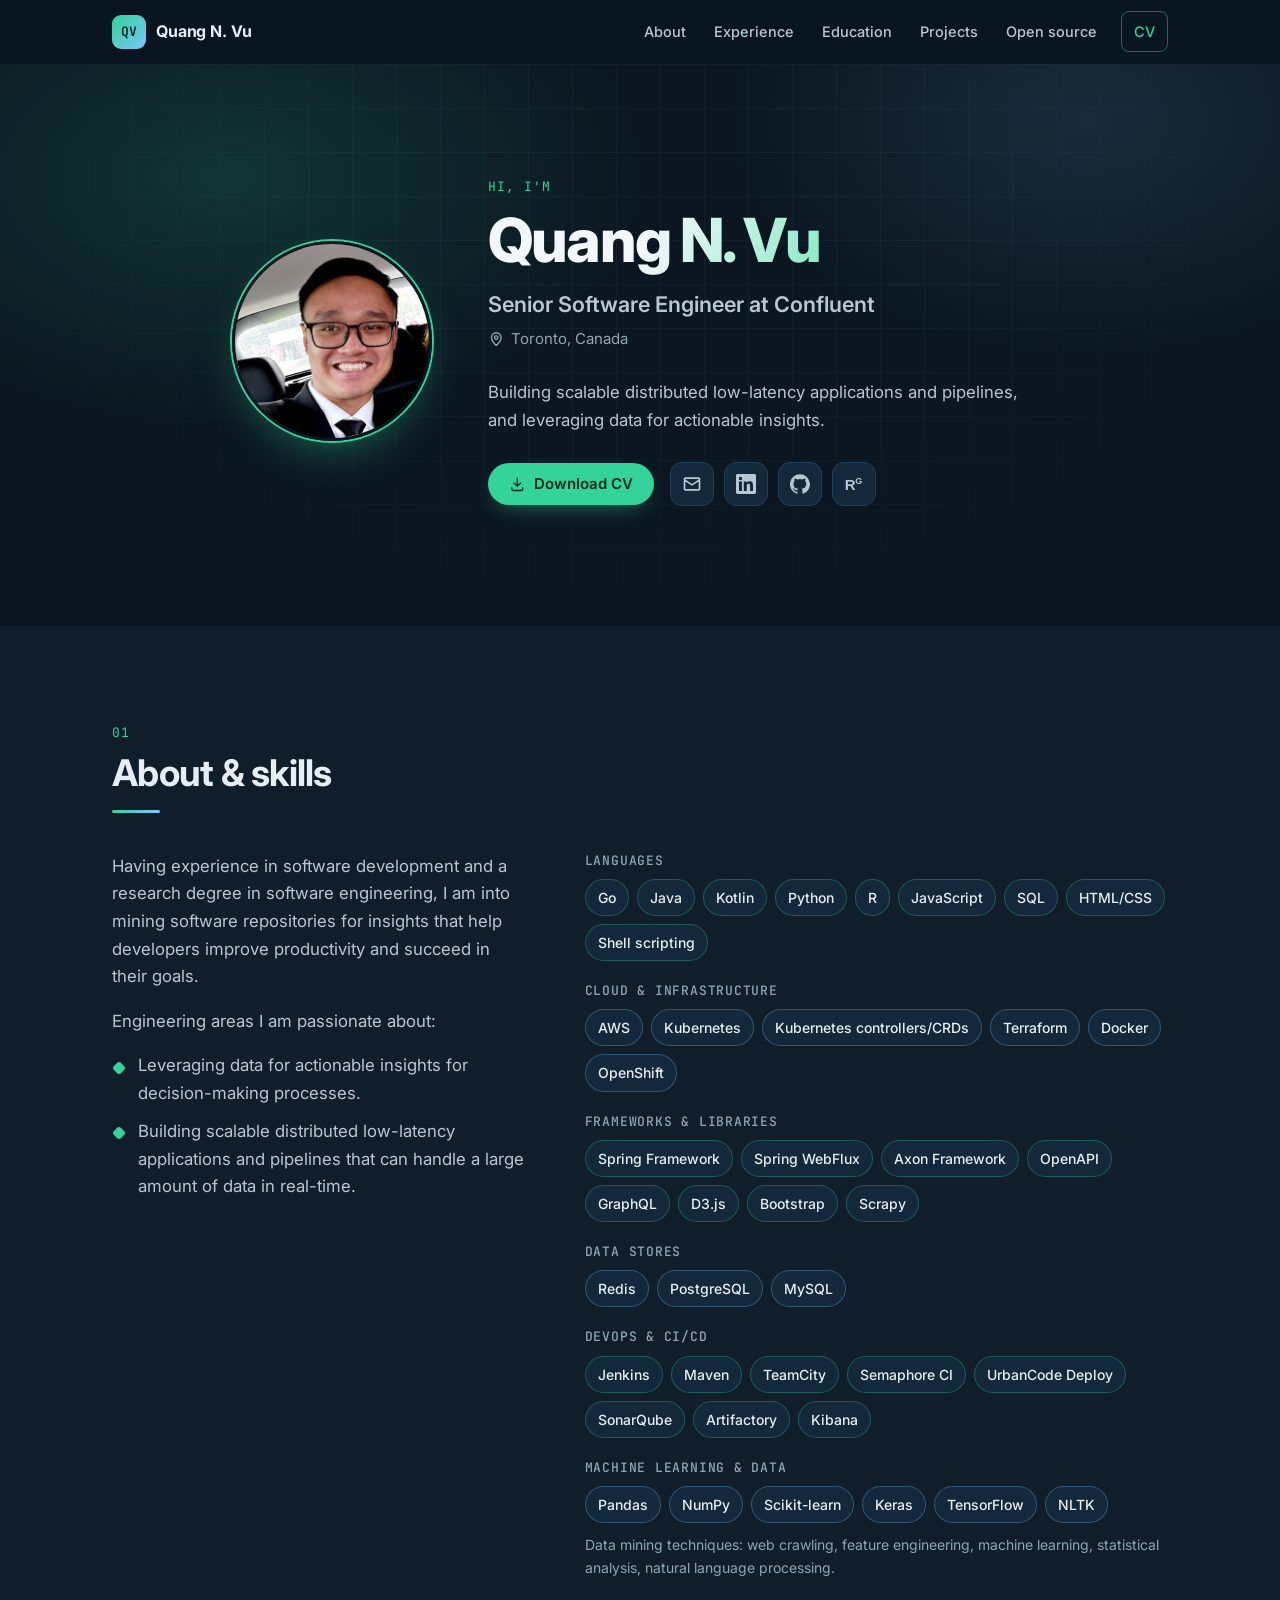
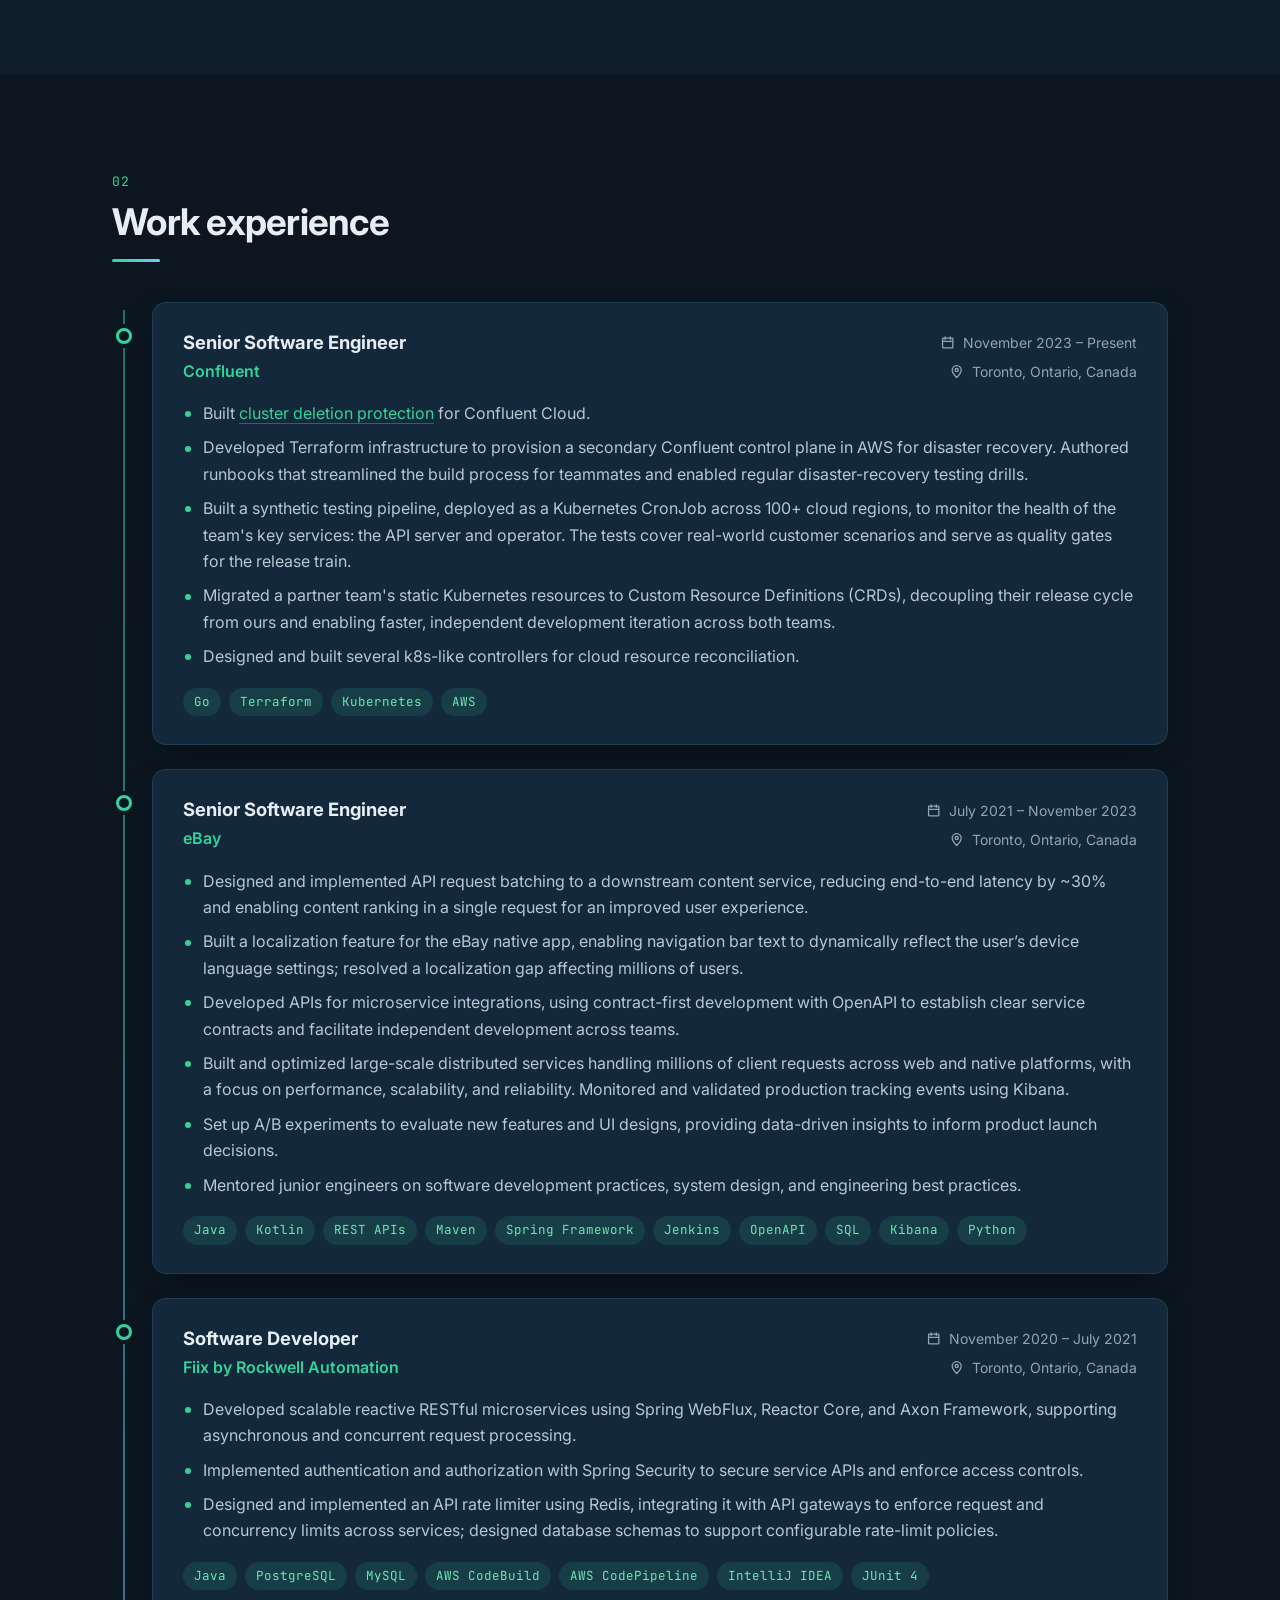
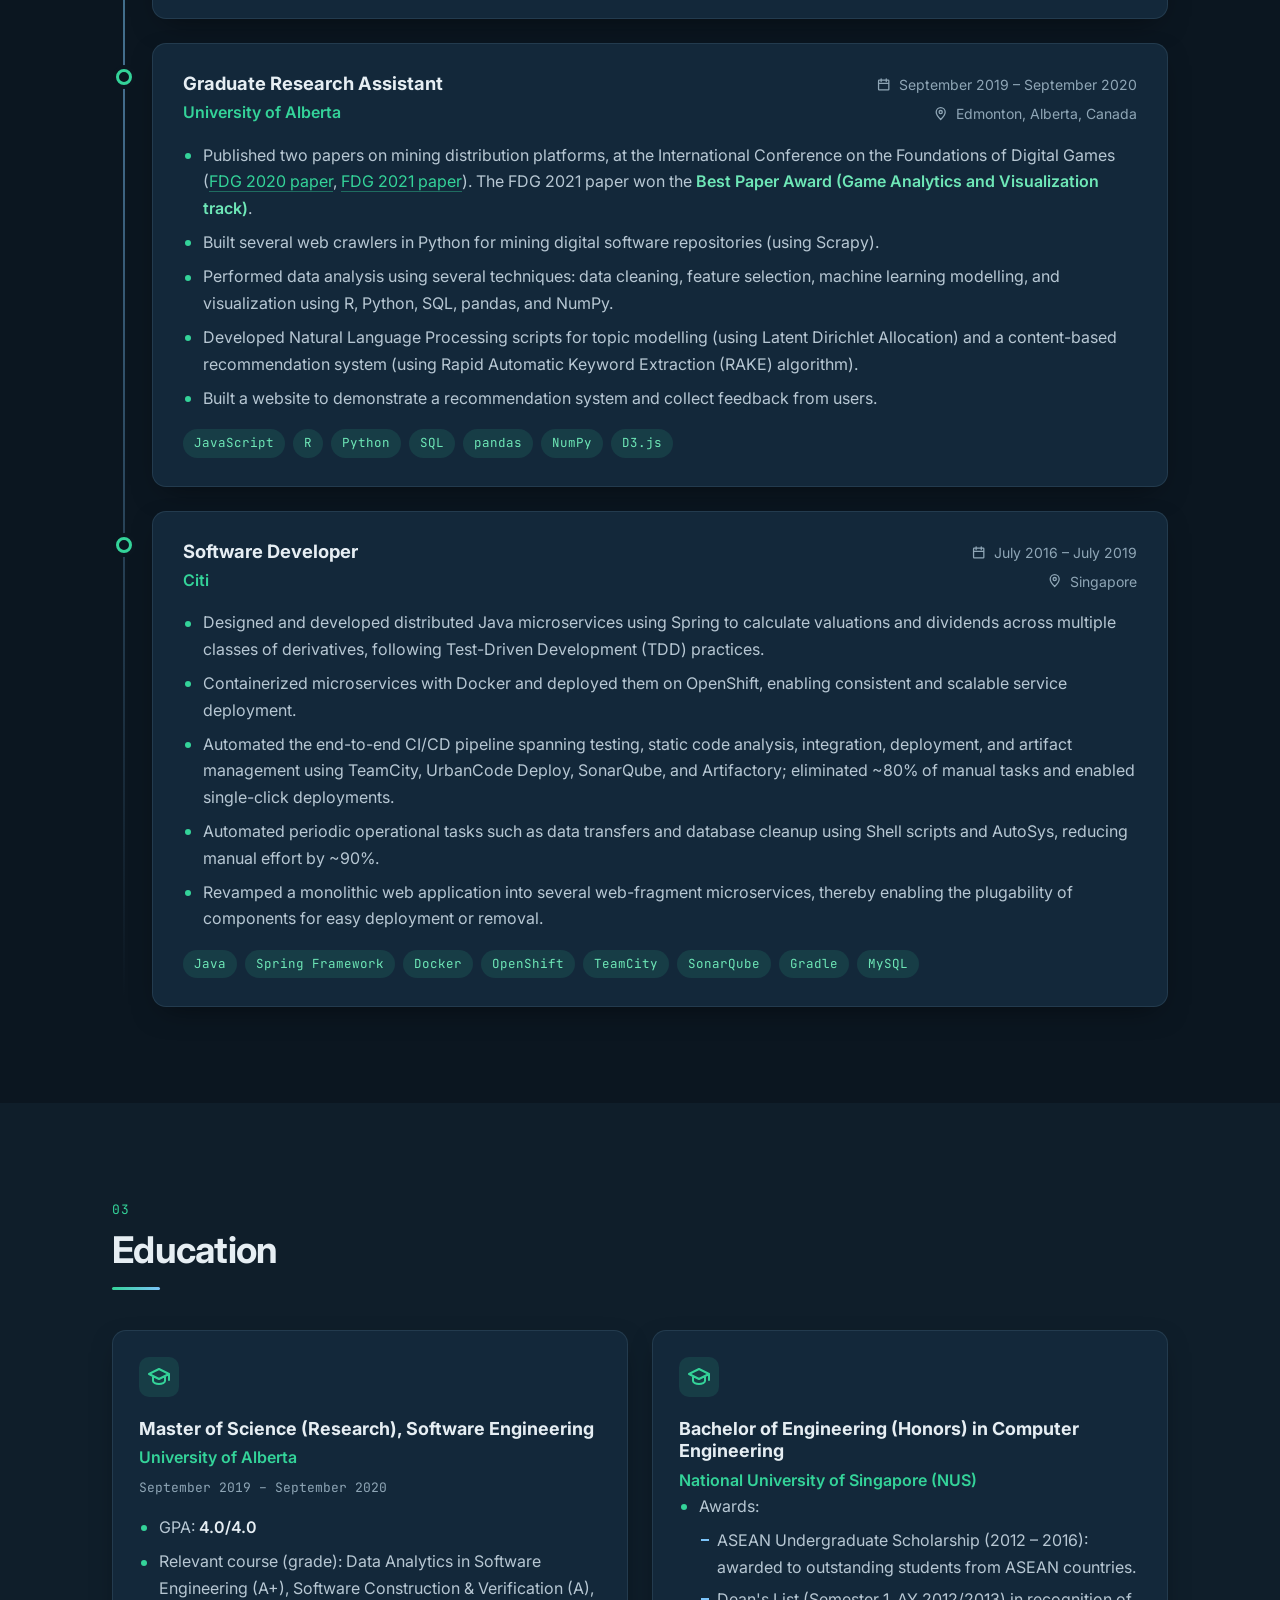
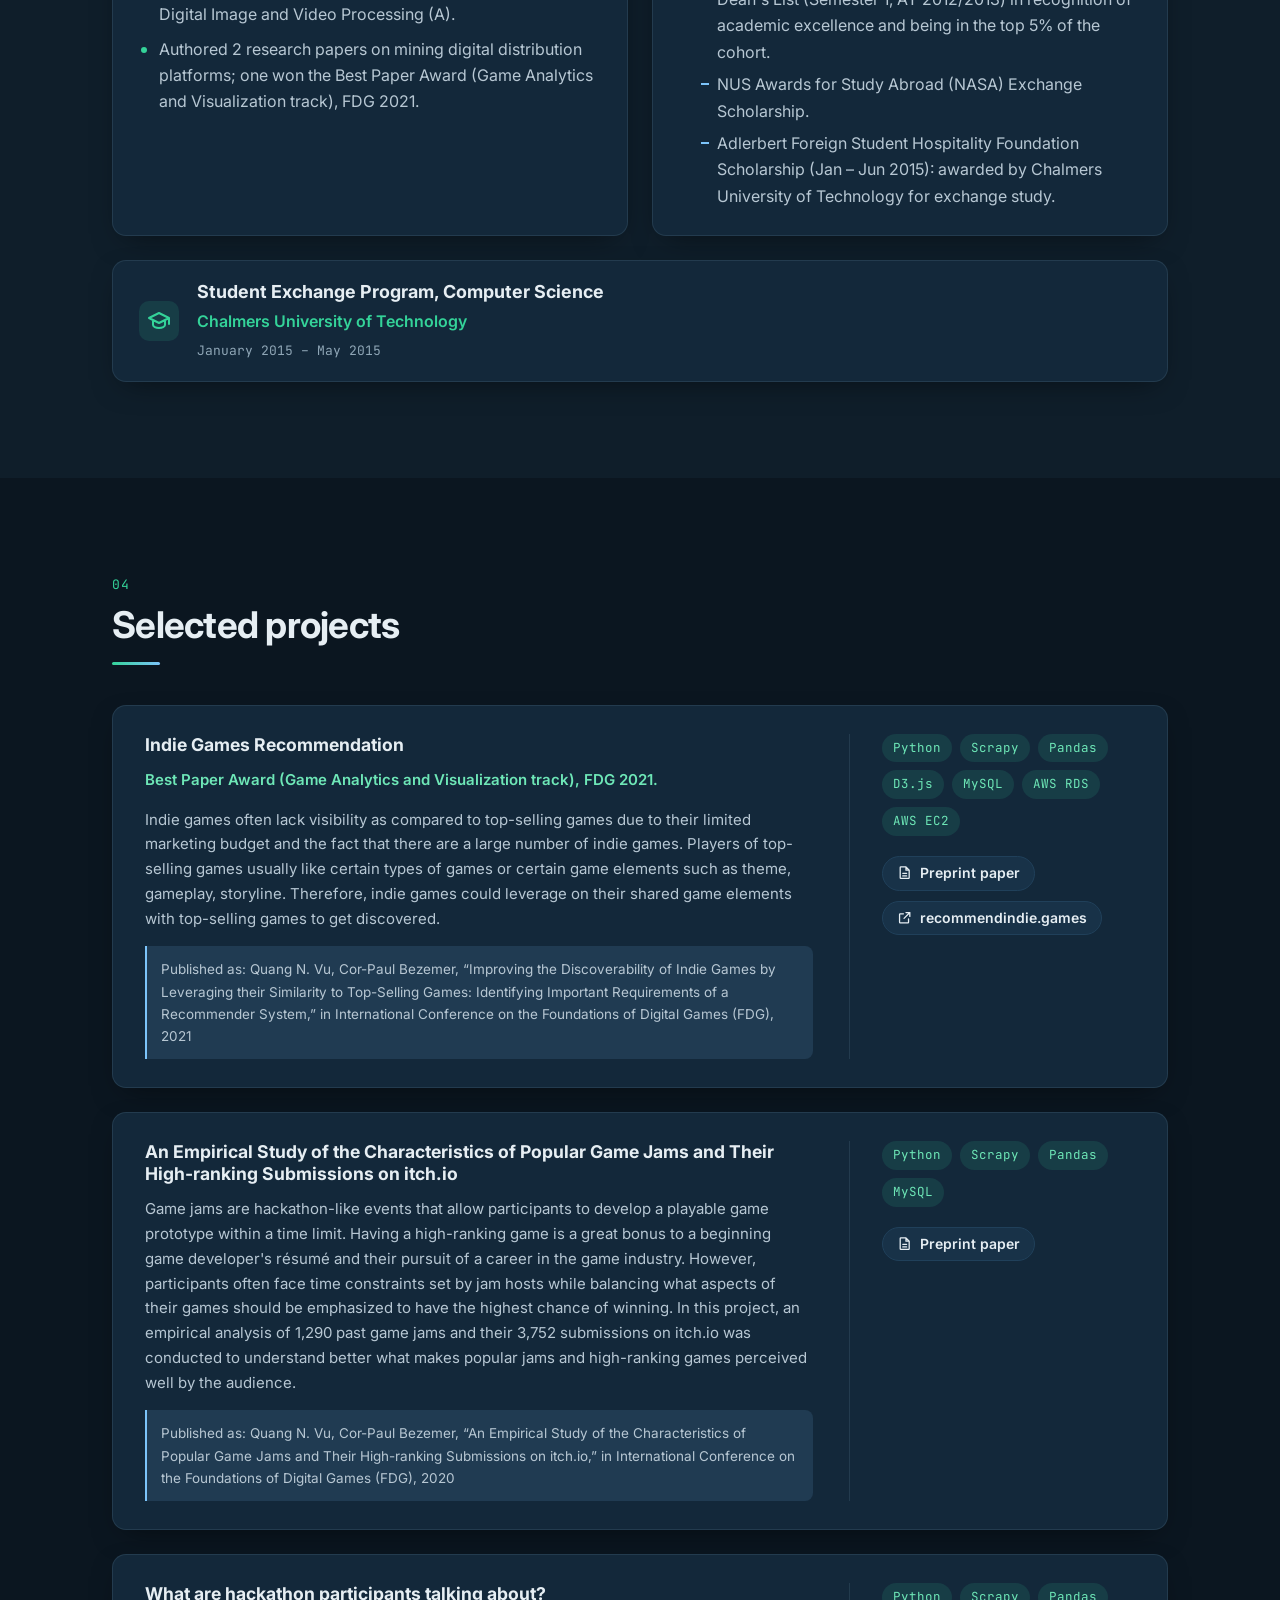
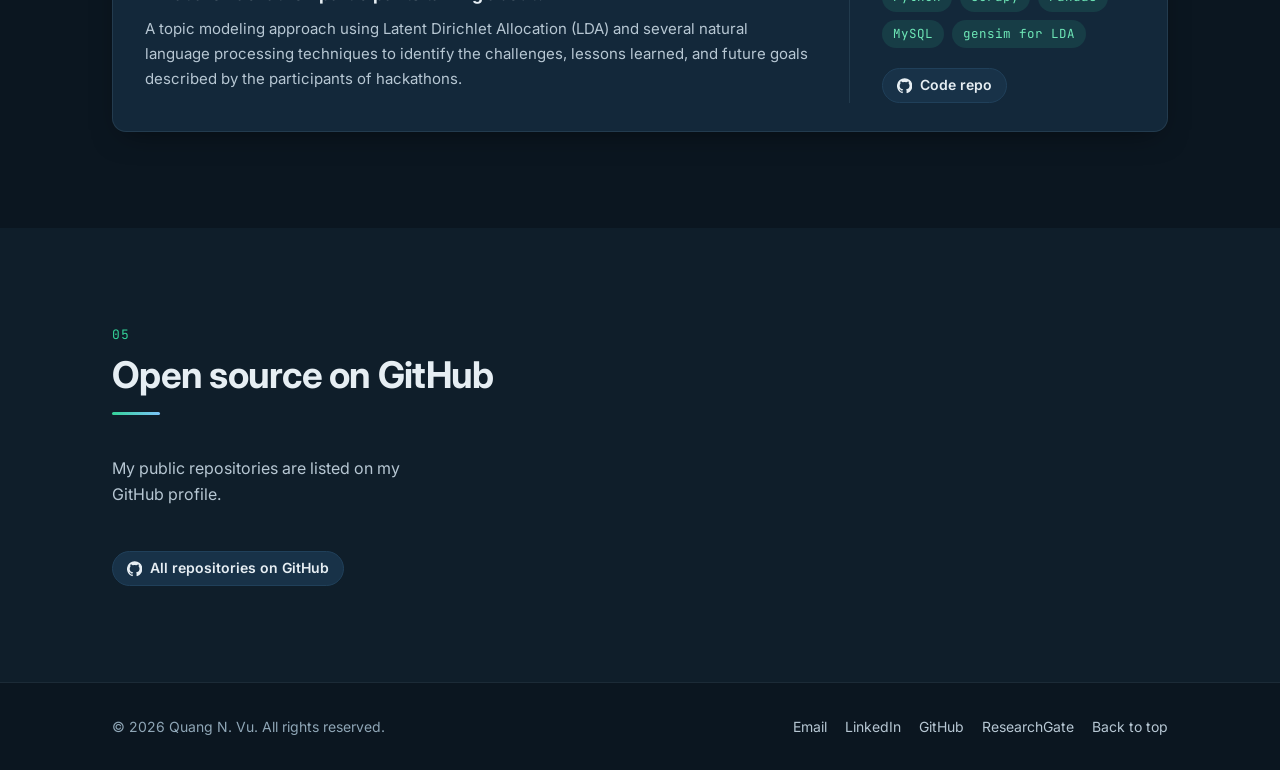
==== commit 4152643a: "Remove GPA and dates from Bachelor entry" ====
--- a/index.html
+++ b/index.html
@@ -341,9 +341,7 @@
 						<svg class="icon edu-icon" aria-hidden="true"><use href="#i-cap"/></svg>
 						<h3>Bachelor of Engineering (Honors) in Computer Engineering</h3>
 						<p class="org">National University of Singapore (NUS)</p>
-						<p class="meta-line mono">August 2012 – June 2016 (4 years)</p>
 						<ul class="bullets">
-							<li>GPA: <strong>4.27/5.00</strong></li>
 							<li>Awards:
 								<ul>
 									<li>ASEAN Undergraduate Scholarship (2012 – 2016): awarded to outstanding students from ASEAN countries.</li>
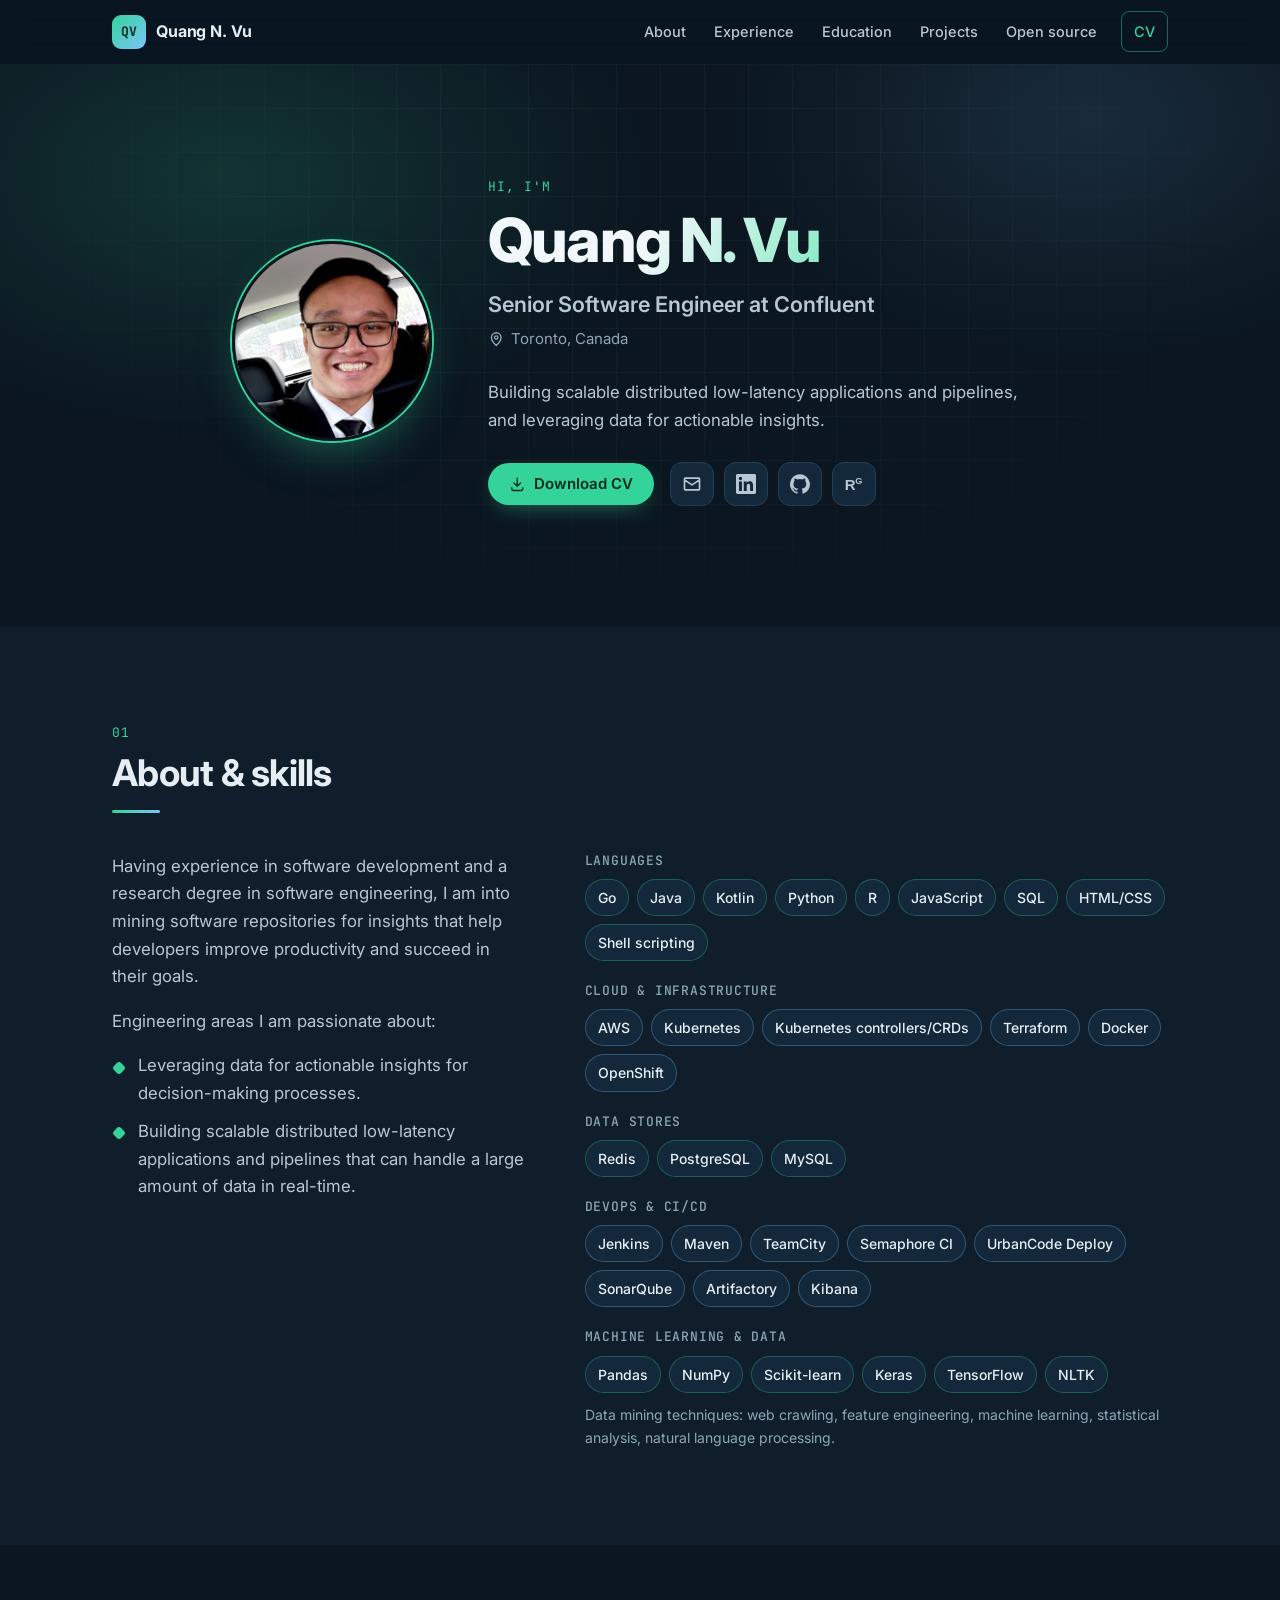
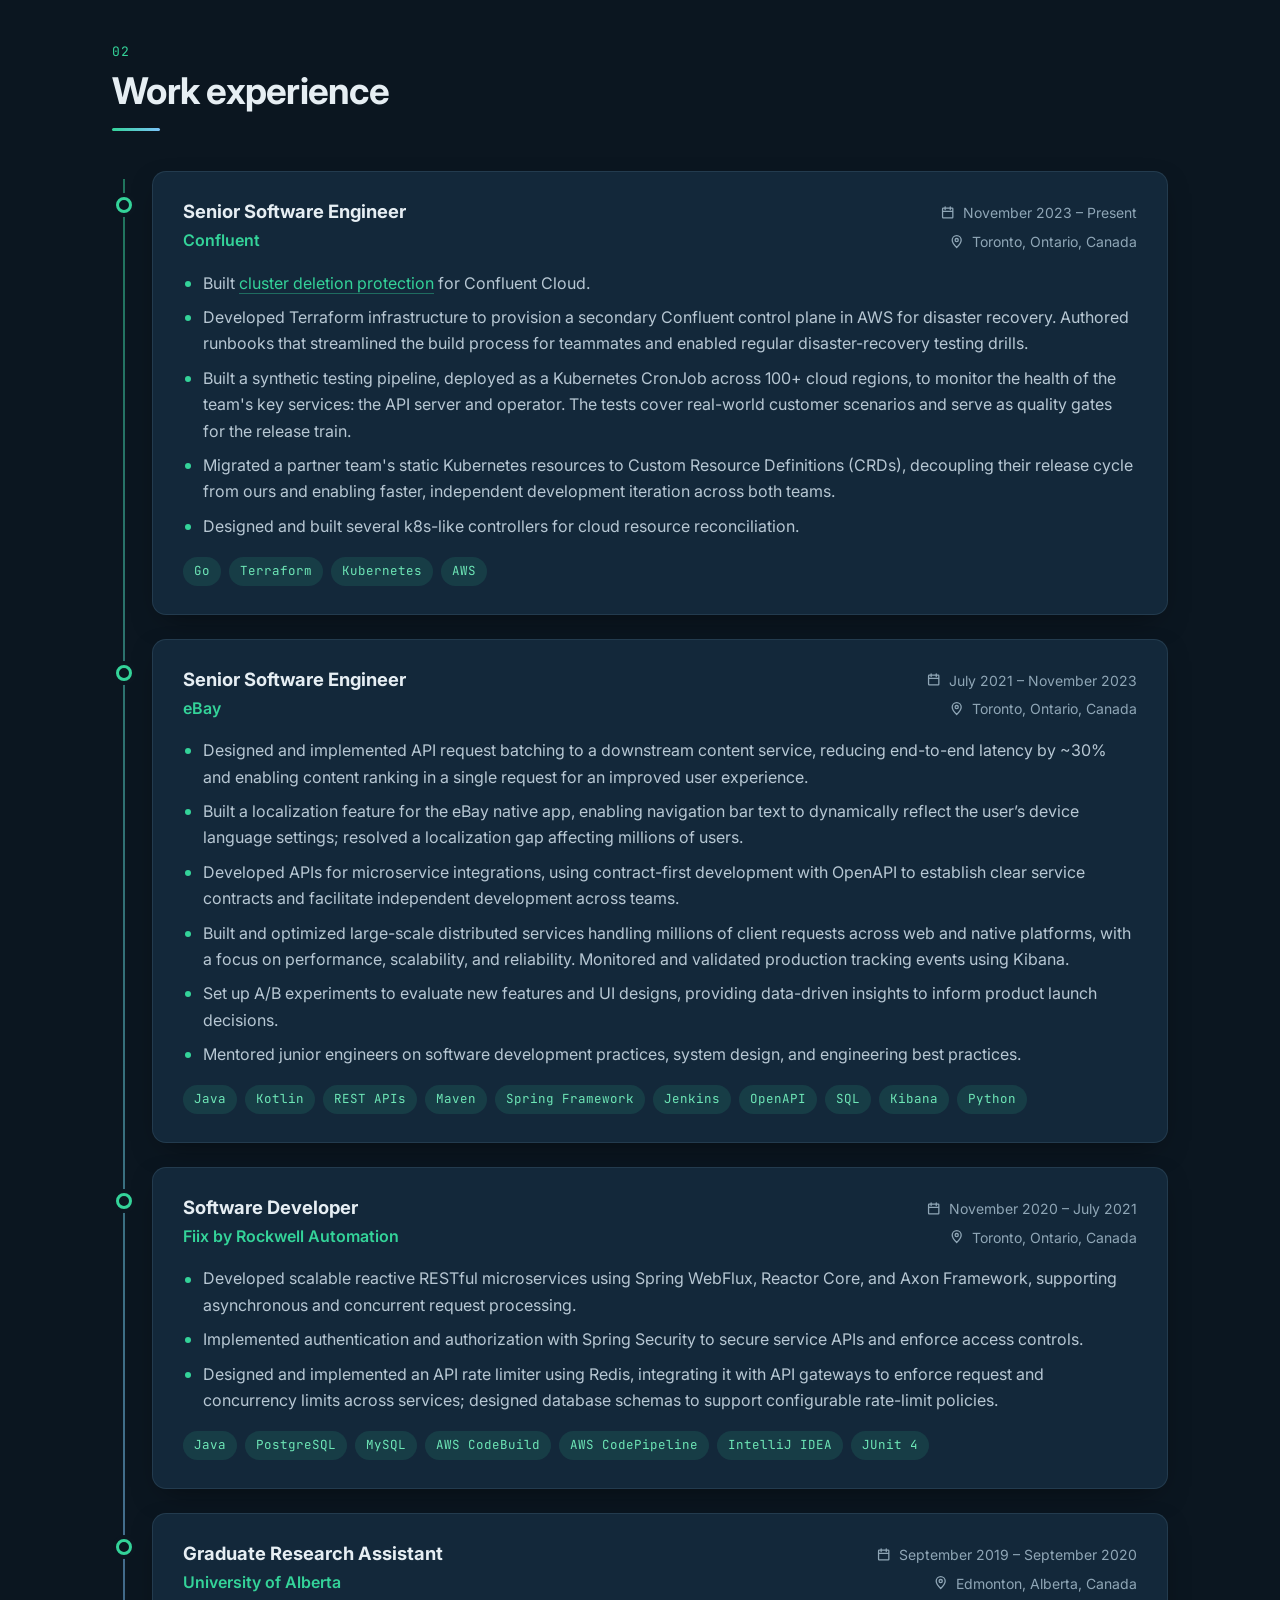
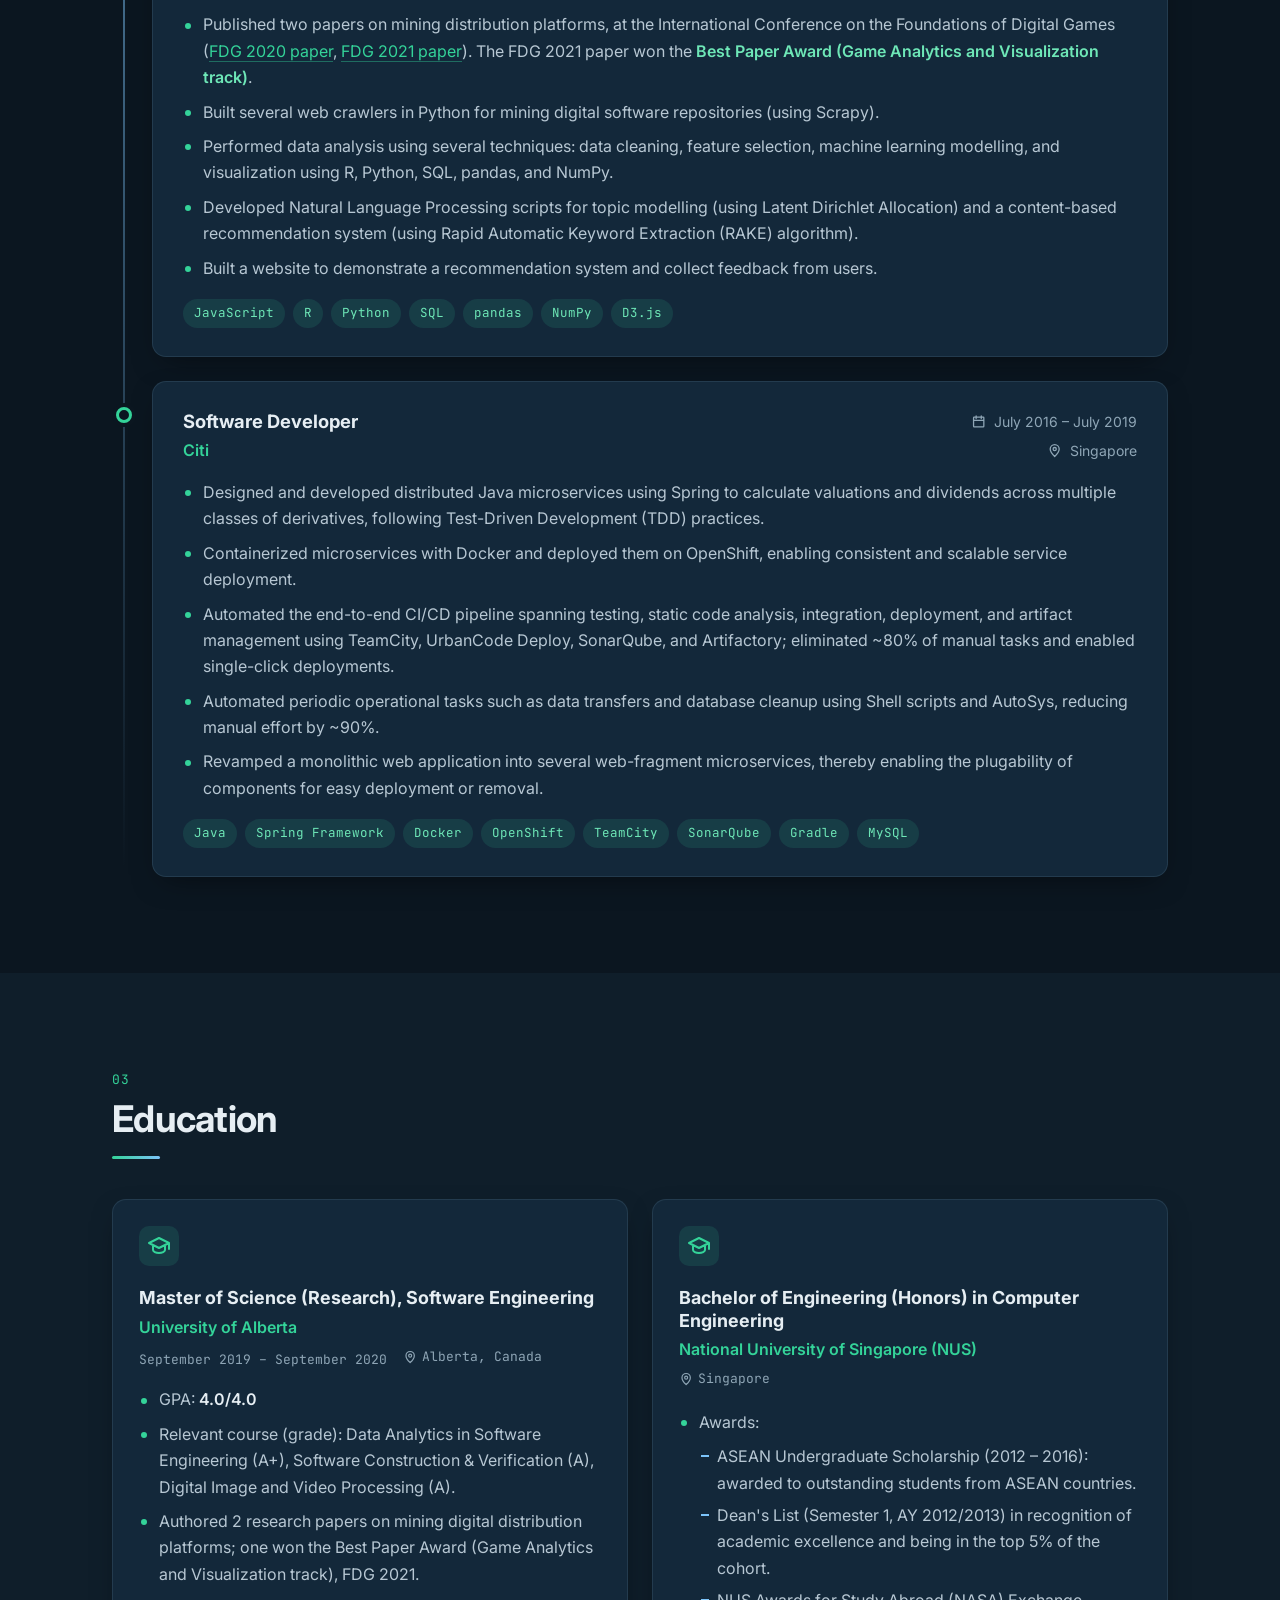
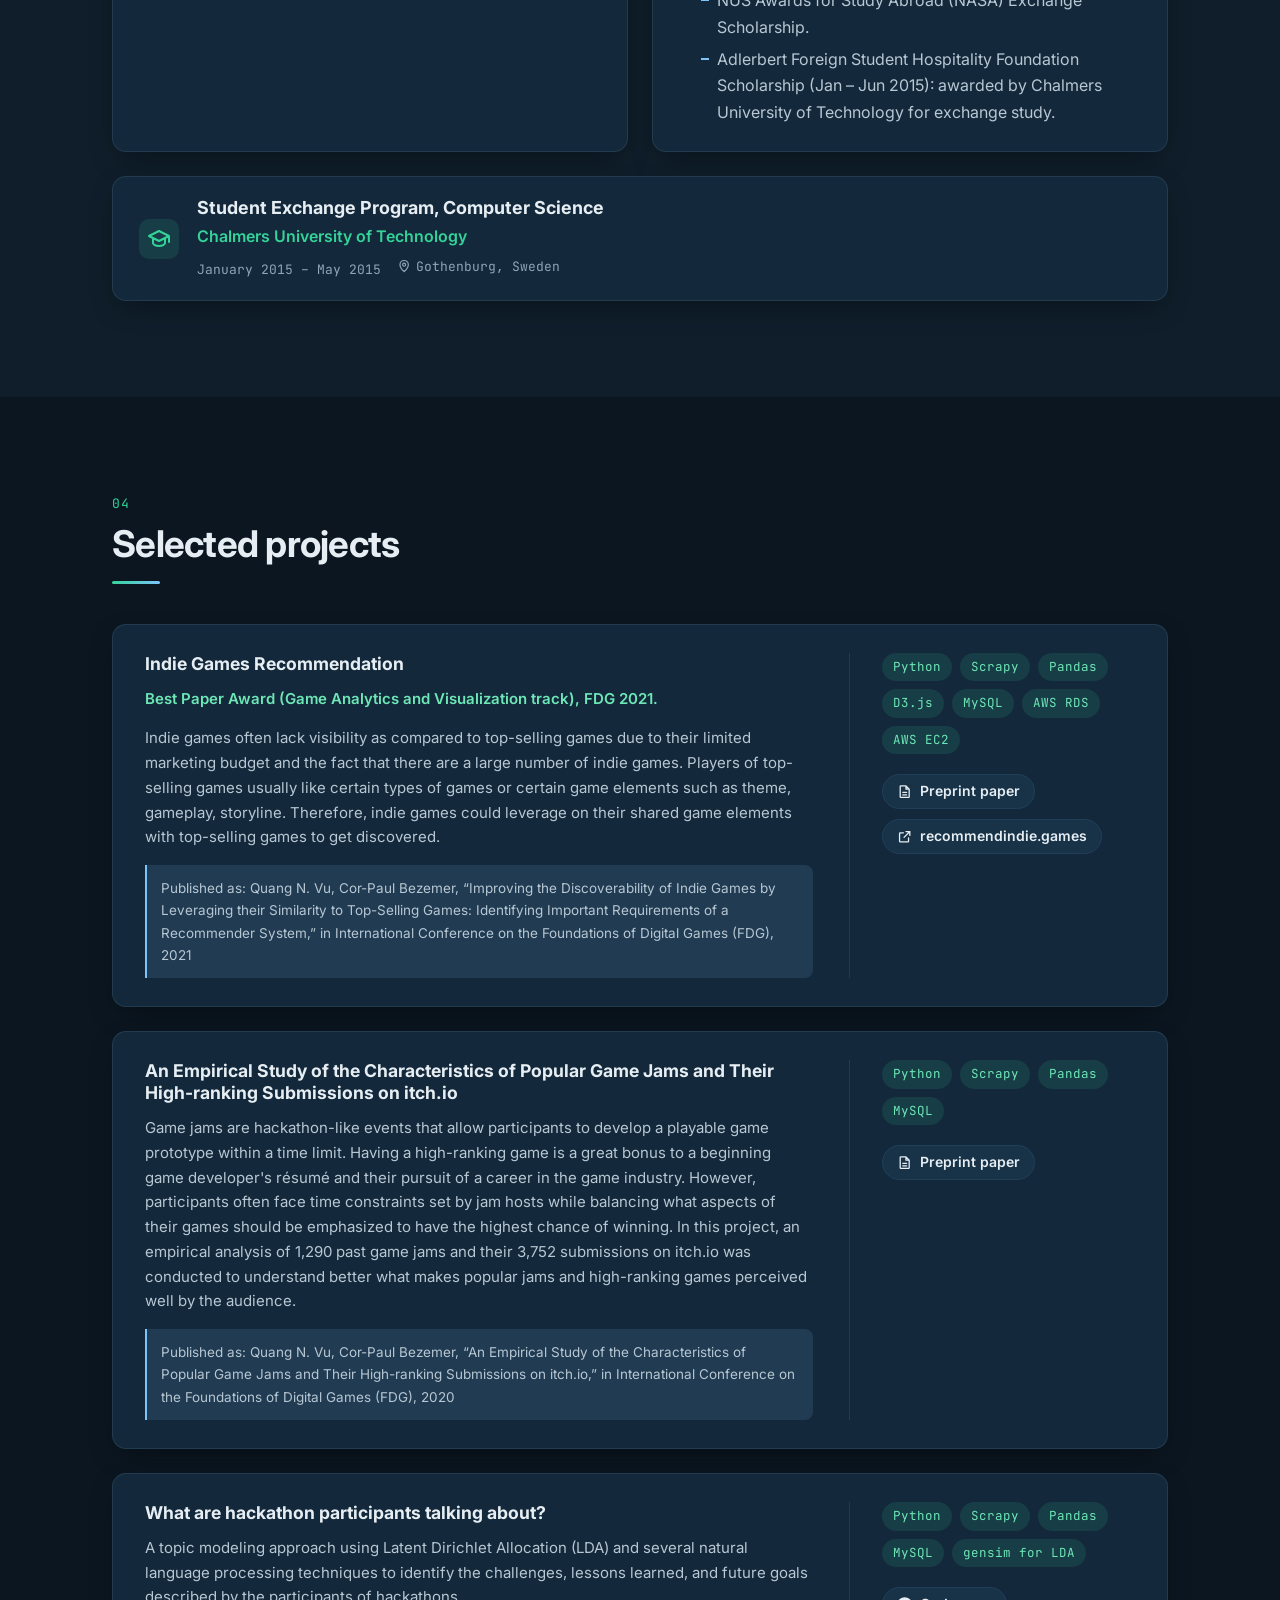
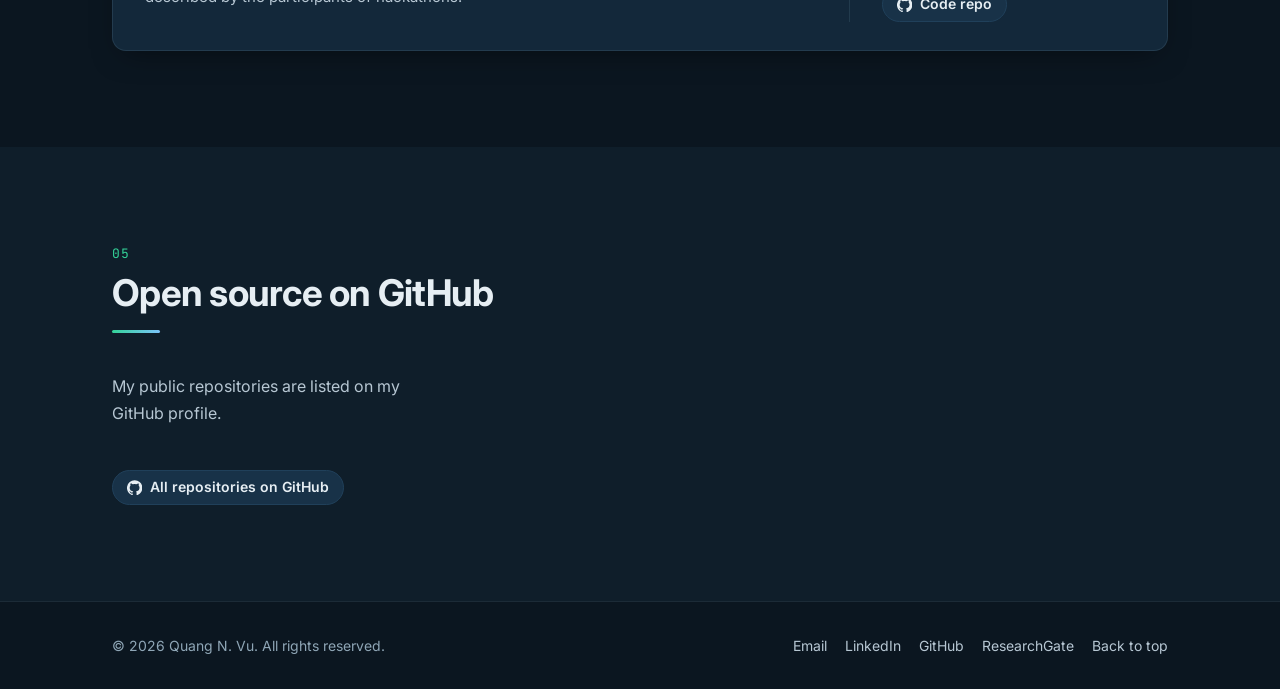
==== commit bc87cd35: "Add locations to education cards, remove frameworks skill group" ====
--- a/index.html
+++ b/index.html
@@ -153,12 +153,6 @@
 							</ul>
 						</div>
 						<div class="skill-group">
-							<h3>Frameworks &amp; libraries</h3>
-							<ul class="chips">
-								<li>Spring Framework</li><li>Spring WebFlux</li><li>Axon Framework</li><li>OpenAPI</li><li>GraphQL</li><li>D3.js</li><li>Bootstrap</li><li>Scrapy</li>
-							</ul>
-						</div>
-						<div class="skill-group">
 							<h3>Data stores</h3>
 							<ul class="chips">
 								<li>Redis</li><li>PostgreSQL</li><li>MySQL</li>
@@ -329,7 +323,7 @@
 						<svg class="icon edu-icon" aria-hidden="true"><use href="#i-cap"/></svg>
 						<h3>Master of Science (Research), Software Engineering</h3>
 						<p class="org">University of Alberta</p>
-						<p class="meta-line mono">September 2019 – September 2020</p>
+						<p class="meta-line mono"><span>September 2019 – September 2020</span><span class="edu-loc"><svg class="icon" aria-hidden="true"><use href="#i-pin"/></svg> Alberta, Canada</span></p>
 						<ul class="bullets">
 							<li>GPA: <strong>4.0/4.0</strong></li>
 							<li>Relevant course (grade): Data Analytics in Software Engineering (A+), Software Construction &amp; Verification (A), Digital Image and Video Processing (A).</li>
@@ -341,6 +335,7 @@
 						<svg class="icon edu-icon" aria-hidden="true"><use href="#i-cap"/></svg>
 						<h3>Bachelor of Engineering (Honors) in Computer Engineering</h3>
 						<p class="org">National University of Singapore (NUS)</p>
+						<p class="meta-line mono"><span class="edu-loc"><svg class="icon" aria-hidden="true"><use href="#i-pin"/></svg> Singapore</span></p>
 						<ul class="bullets">
 							<li>Awards:
 								<ul>
@@ -358,7 +353,7 @@
 						<div>
 							<h3>Student Exchange Program, Computer Science</h3>
 							<p class="org">Chalmers University of Technology</p>
-							<p class="meta-line mono">January 2015 – May 2015</p>
+							<p class="meta-line mono"><span>January 2015 – May 2015</span><span class="edu-loc"><svg class="icon" aria-hidden="true"><use href="#i-pin"/></svg> Gothenburg, Sweden</span></p>
 						</div>
 					</article>
 				</div>
--- a/assets/css/style.css
+++ b/assets/css/style.css
@@ -516,6 +516,8 @@
 .edu-minor { display: flex; align-items: center; gap: 18px; padding: 20px 26px; }
 .edu-minor .edu-icon { margin-bottom: 0; flex-shrink: 0; }
 .edu-minor .meta-line { margin-bottom: 0; }
+.edu-loc { display: inline-flex; align-items: center; gap: 5px; }
+span + .edu-loc { margin-left: 16px; }
 @media (min-width: 900px) { .edu-minor { grid-column: 1 / -1; } }
 
 /* Projects */
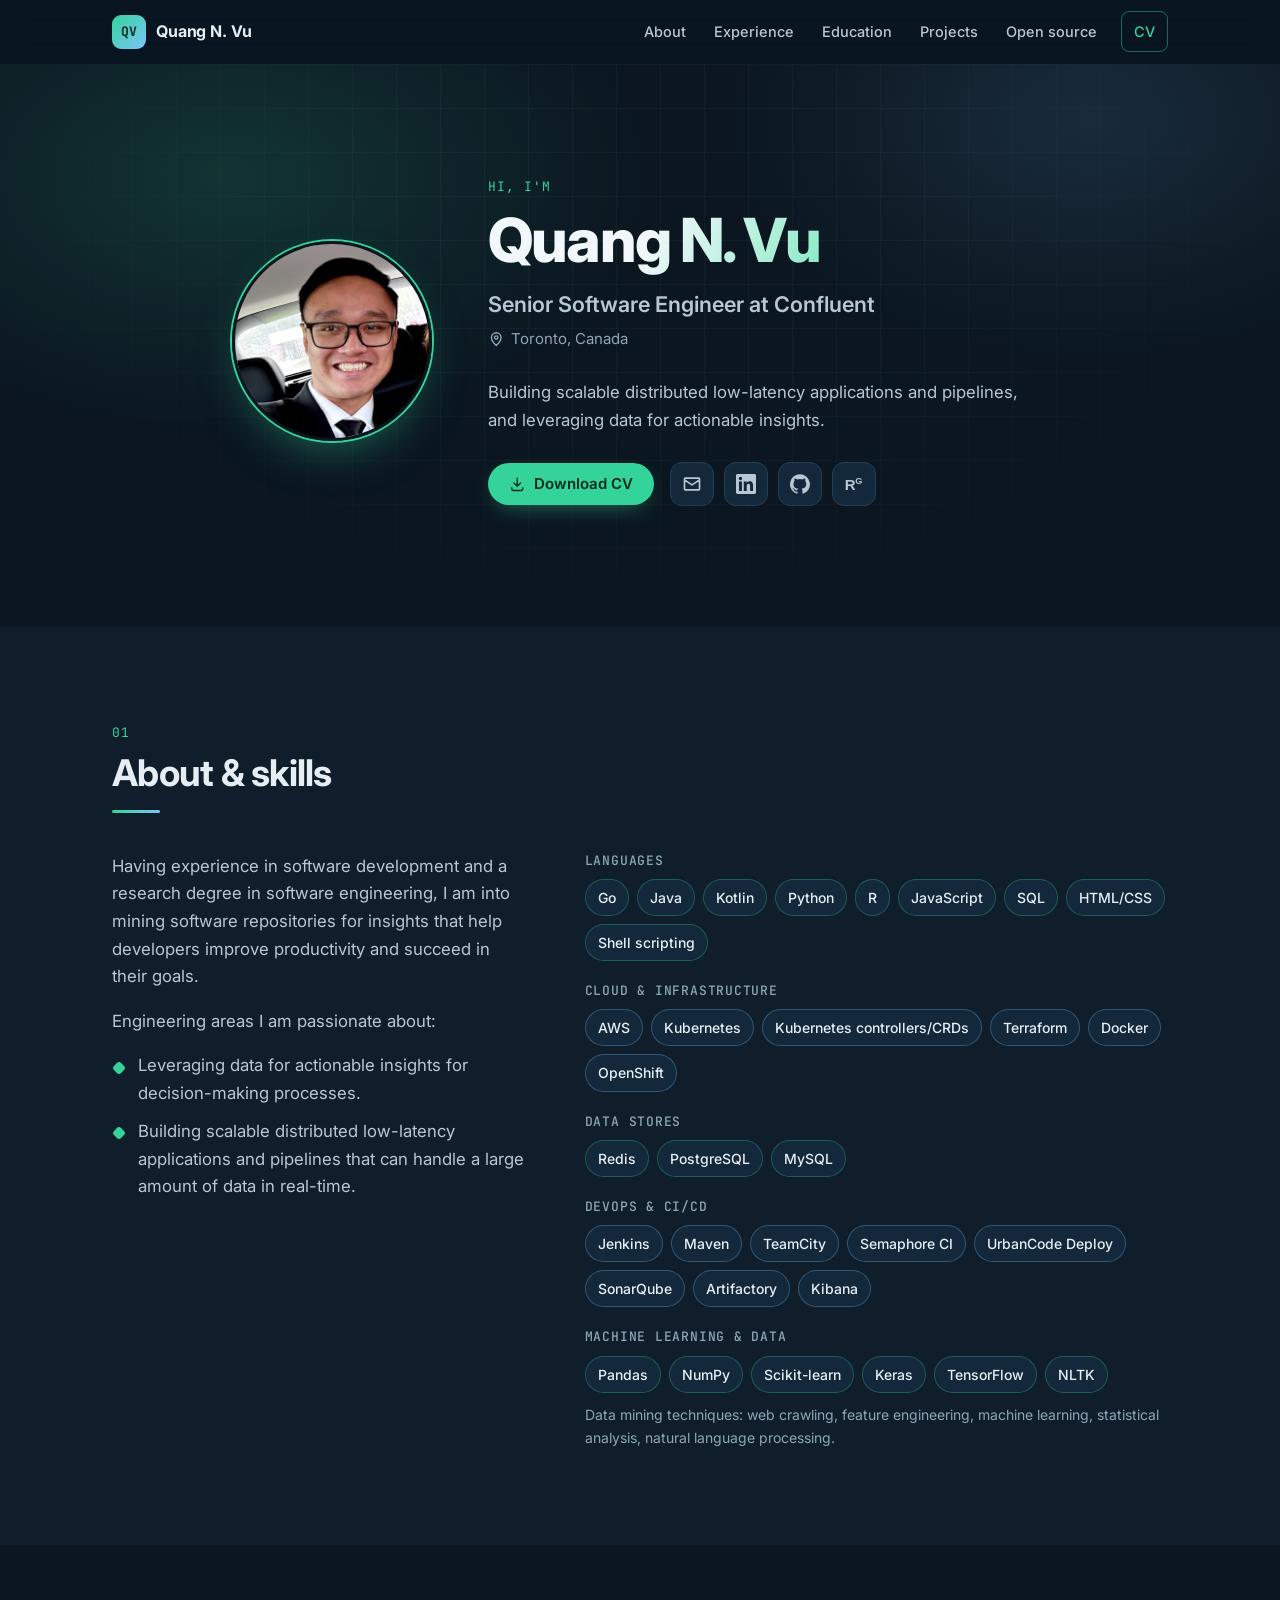
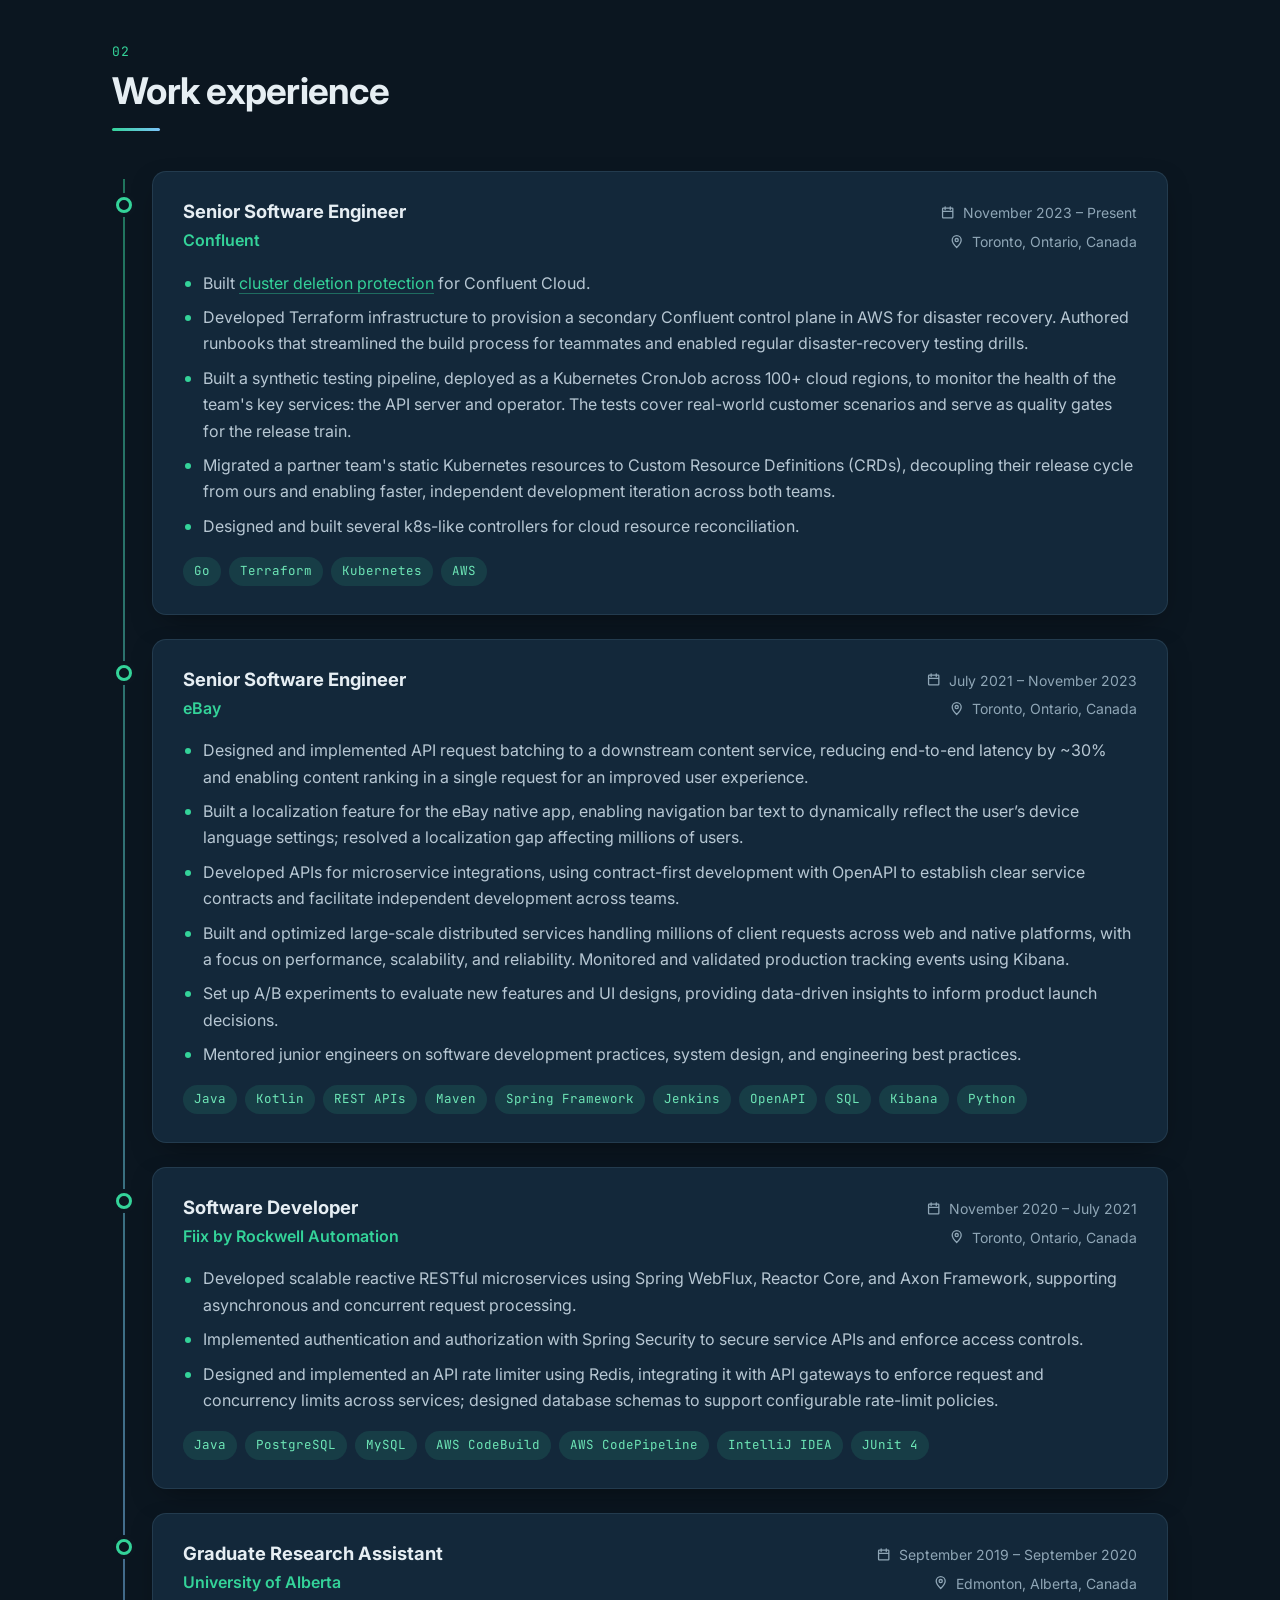
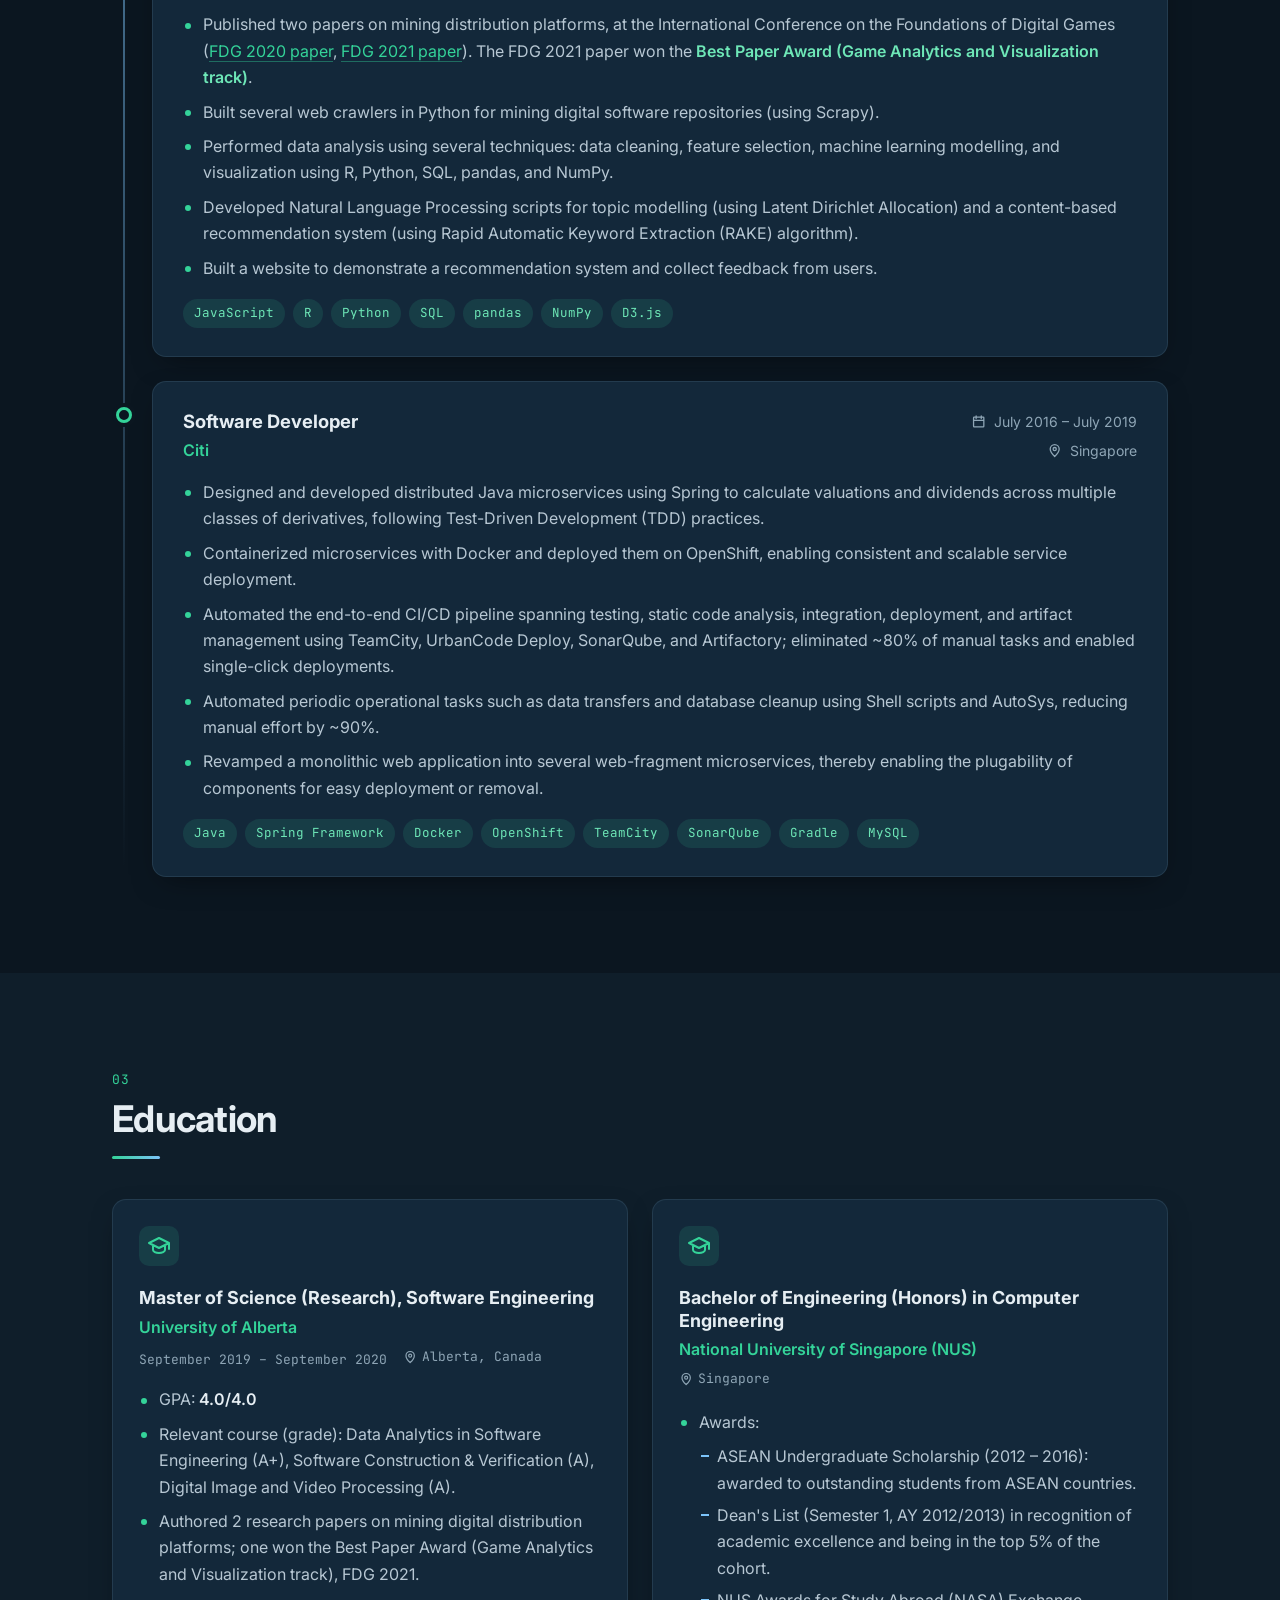
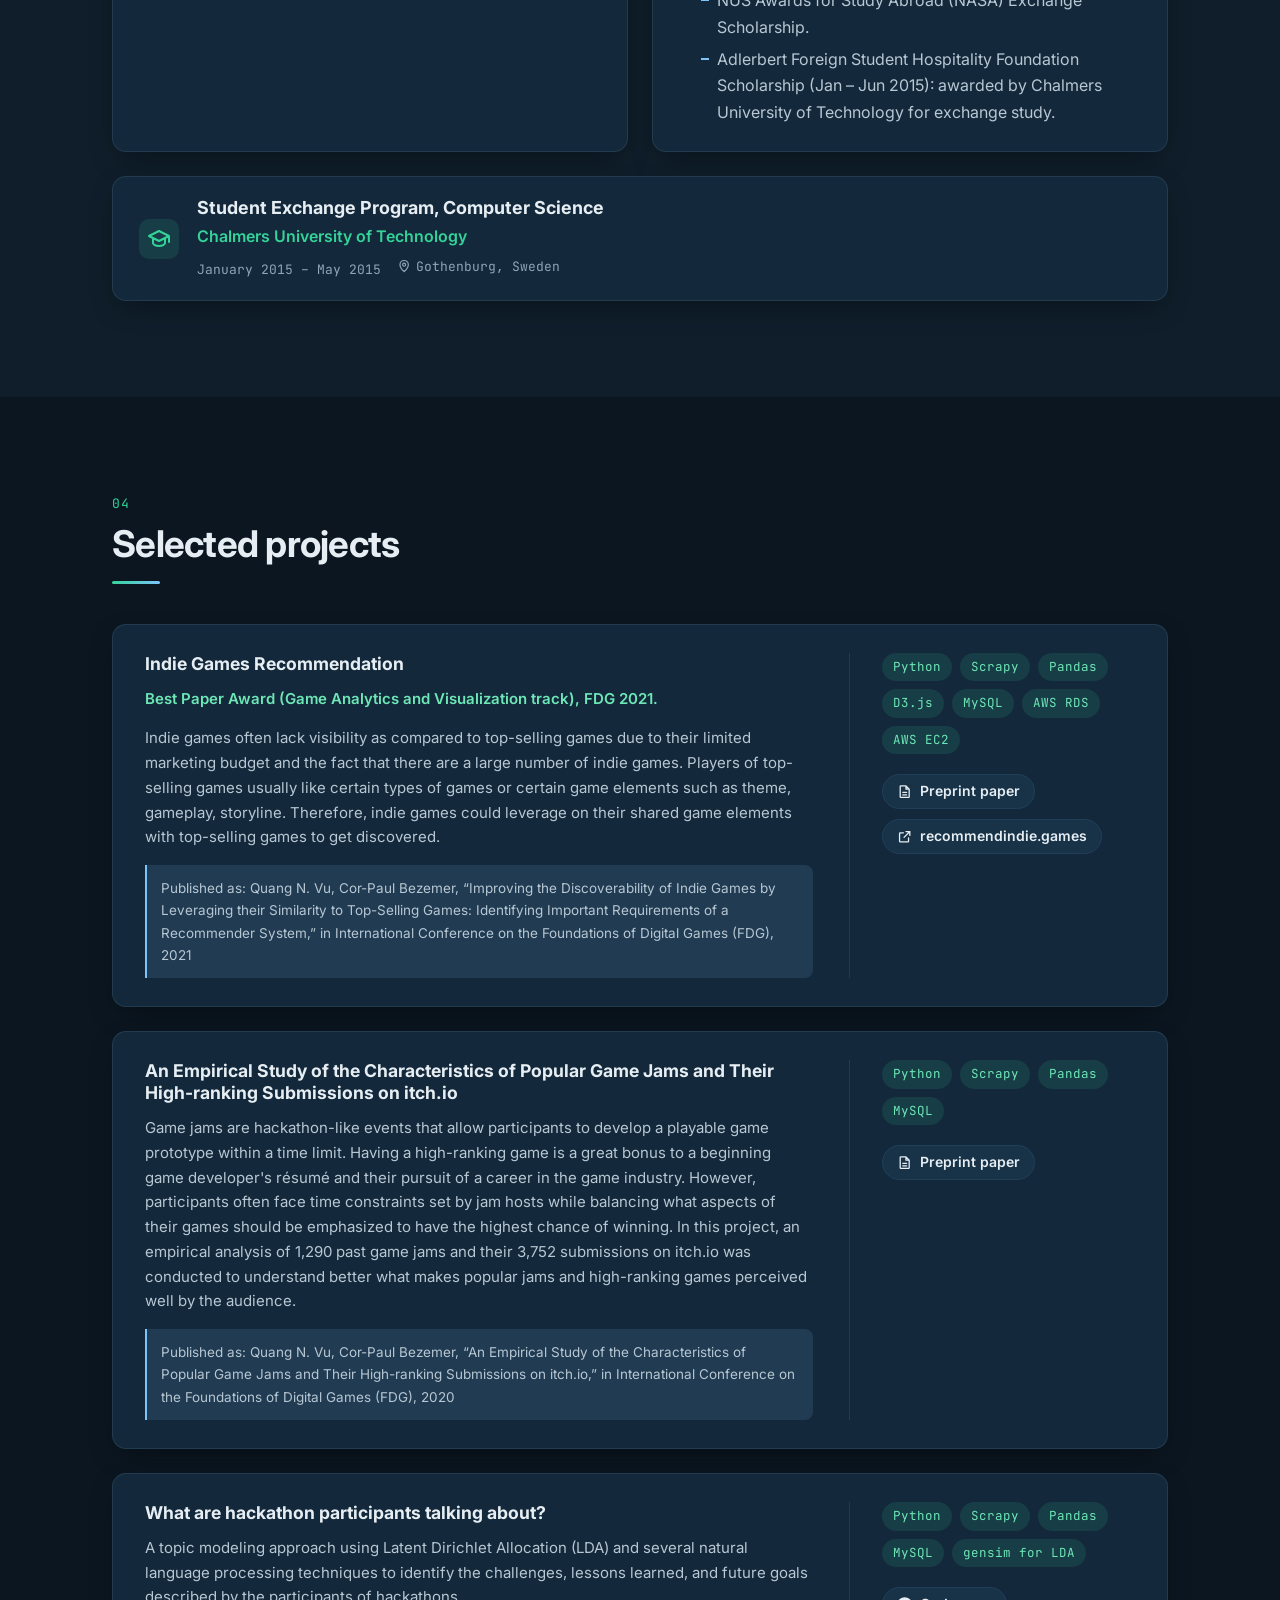
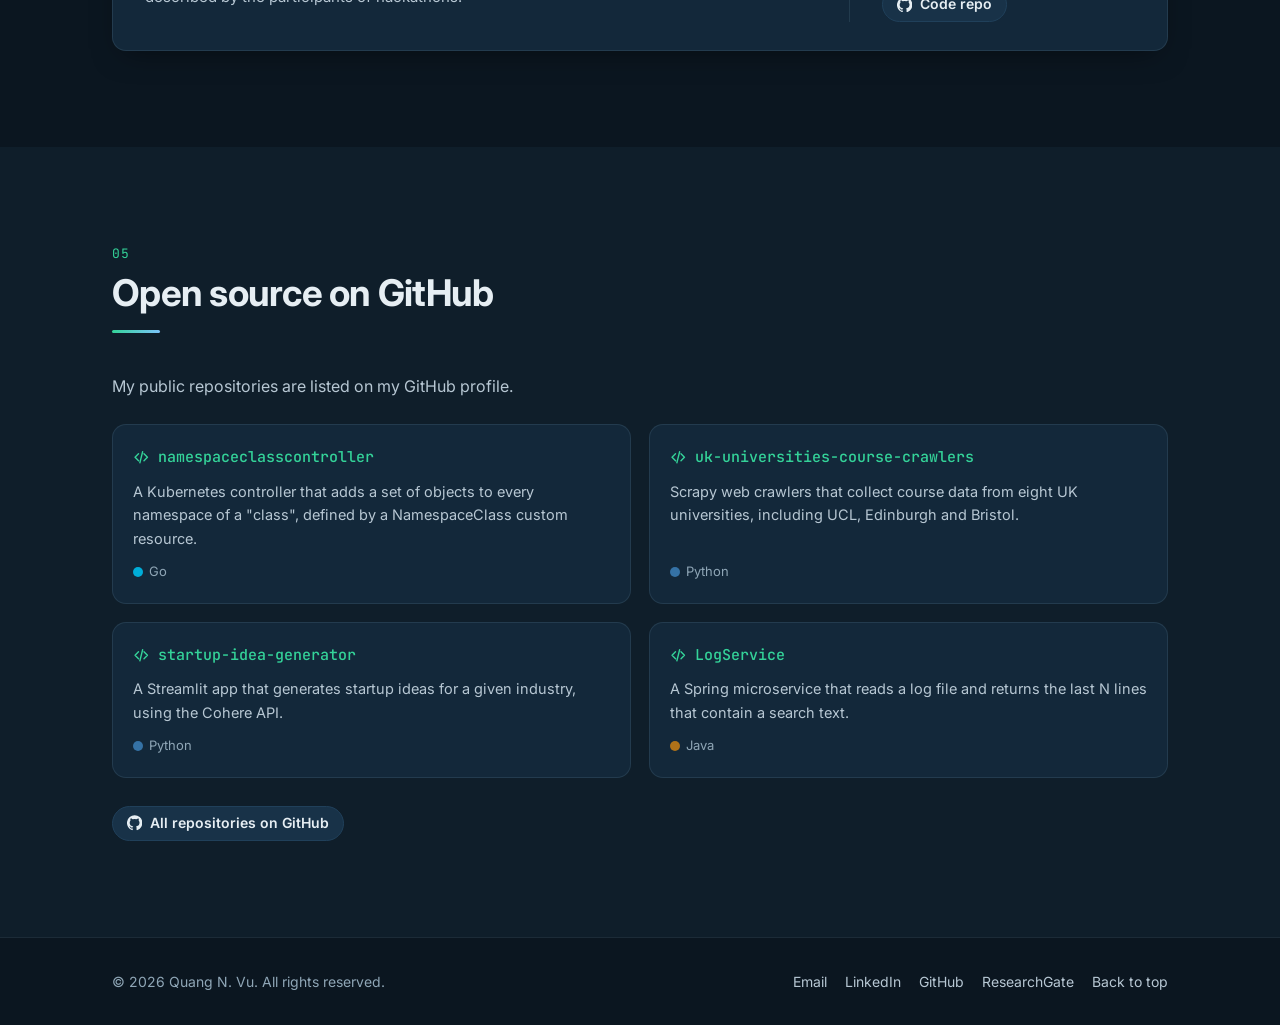
==== commit 0938c9ae: "Show four selected repos as fixed cards instead of GitHub API list" ====
--- a/index.html
+++ b/index.html
@@ -72,7 +72,6 @@
 		<symbol id="i-doc" viewBox="0 0 24 24"><path fill="none" stroke="currentColor" stroke-width="2" stroke-linecap="round" stroke-linejoin="round" d="M14 3H6a1 1 0 0 0-1 1v16a1 1 0 0 0 1 1h12a1 1 0 0 0 1-1V8l-5-5Zm0 0v5h5M9 13h6m-6 4h6"/></symbol>
 		<symbol id="i-external" viewBox="0 0 24 24"><path fill="none" stroke="currentColor" stroke-width="2" stroke-linecap="round" stroke-linejoin="round" d="M14 4h6v6m0-6-9 9M18 14v5a1 1 0 0 1-1 1H5a1 1 0 0 1-1-1V7a1 1 0 0 1 1-1h5"/></symbol>
 		<symbol id="i-code" viewBox="0 0 24 24"><path fill="none" stroke="currentColor" stroke-width="2" stroke-linecap="round" stroke-linejoin="round" d="m8 7-5 5 5 5m8-10 5 5-5 5M14 4l-4 16"/></symbol>
-		<symbol id="i-star" viewBox="0 0 24 24"><path fill="currentColor" d="m12 2.5 2.9 6 6.6.9-4.8 4.6 1.2 6.5L12 17.4l-5.9 3.1 1.2-6.5L2.5 9.4l6.6-.9z"/></symbol>
 		<symbol id="i-cap" viewBox="0 0 24 24"><path fill="none" stroke="currentColor" stroke-width="2" stroke-linecap="round" stroke-linejoin="round" d="M2 9l10-5 10 5-10 5L2 9Zm4 2v5c0 1.5 2.7 3 6 3s6-1.5 6-3v-5m4-2v6"/></symbol>
 		<symbol id="i-menu" viewBox="0 0 24 24"><path fill="none" stroke="currentColor" stroke-width="2" stroke-linecap="round" d="M4 7h16M4 12h16M4 17h16"/></symbol>
 		<symbol id="i-close" viewBox="0 0 24 24"><path fill="none" stroke="currentColor" stroke-width="2" stroke-linecap="round" d="M6 6l12 12M18 6 6 18"/></symbol>
@@ -426,8 +425,28 @@
 					<p class="eyebrow mono">05</p>
 					<h2 id="github-title">Open source on GitHub</h2>
 				</header>
-				<div class="repo-grid" id="repo-grid">
-					<p class="repo-fallback">My public repositories are listed on my GitHub profile.</p>
+				<p class="repo-intro">My public repositories are listed on my GitHub profile.</p>
+				<div class="repo-grid">
+					<a class="card repo" href="https://github.com/hydradon/namespaceclasscontroller" target="_blank" rel="noopener">
+						<span class="repo-name"><svg class="icon" aria-hidden="true"><use href="#i-code"/></svg>namespaceclasscontroller</span>
+						<p class="repo-desc">A Kubernetes controller that adds a set of objects to every namespace of a &quot;class&quot;, defined by a NamespaceClass custom resource.</p>
+						<div class="repo-meta"><span><i class="lang-dot lang-go"></i>Go</span></div>
+					</a>
+					<a class="card repo" href="https://github.com/hydradon/uk-universities-course-crawlers" target="_blank" rel="noopener">
+						<span class="repo-name"><svg class="icon" aria-hidden="true"><use href="#i-code"/></svg>uk-universities-course-crawlers</span>
+						<p class="repo-desc">Scrapy web crawlers that collect course data from eight UK universities, including UCL, Edinburgh and Bristol.</p>
+						<div class="repo-meta"><span><i class="lang-dot lang-python"></i>Python</span></div>
+					</a>
+					<a class="card repo" href="https://github.com/hydradon/startup-idea-generator" target="_blank" rel="noopener">
+						<span class="repo-name"><svg class="icon" aria-hidden="true"><use href="#i-code"/></svg>startup-idea-generator</span>
+						<p class="repo-desc">A Streamlit app that generates startup ideas for a given industry, using the Cohere API.</p>
+						<div class="repo-meta"><span><i class="lang-dot lang-python"></i>Python</span></div>
+					</a>
+					<a class="card repo" href="https://github.com/hydradon/LogService" target="_blank" rel="noopener">
+						<span class="repo-name"><svg class="icon" aria-hidden="true"><use href="#i-code"/></svg>LogService</span>
+						<p class="repo-desc">A Spring microservice that reads a log file and returns the last N lines that contain a search text.</p>
+						<div class="repo-meta"><span><i class="lang-dot lang-java"></i>Java</span></div>
+					</a>
 				</div>
 				<p class="repo-more"><a class="btn btn-ghost" href="https://github.com/hydradon?tab=repositories" target="_blank" rel="noopener"><svg class="icon" aria-hidden="true"><use href="#i-github"/></svg> All repositories on GitHub</a></p>
 			</div>
--- a/assets/css/style.css
+++ b/assets/css/style.css
@@ -551,9 +551,10 @@
 .repo-grid {
 	display: grid;
 	gap: 18px;
-	grid-template-columns: repeat(auto-fill, minmax(min(100%, 300px), 1fr));
-}
-.repo-fallback { color: var(--text-2); }
+	grid-template-columns: 1fr;
+}
+@media (min-width: 768px) { .repo-grid { grid-template-columns: 1fr 1fr; } }
+.repo-intro { margin: 0 0 24px; color: var(--text-2); }
 .repo {
 	display: flex;
 	flex-direction: column;
@@ -577,7 +578,10 @@
 .repo-desc { flex: 1; margin: 0; font-size: 14.5px; color: var(--text-2); }
 .repo-meta { display: flex; gap: 16px; font-size: 13px; color: var(--muted); }
 .repo-meta span { display: inline-flex; align-items: center; gap: 6px; }
-.lang-dot { width: 10px; height: 10px; border-radius: 50%; background: var(--blue); }
+.lang-dot { width: 10px; height: 10px; border-radius: 50%; flex: none; background: var(--blue); }
+.lang-go { background: #00ADD8; }
+.lang-python { background: #3572A5; }
+.lang-java { background: #b07219; }
 .repo-more { margin: 28px 0 0; }
 
 /* Footer */
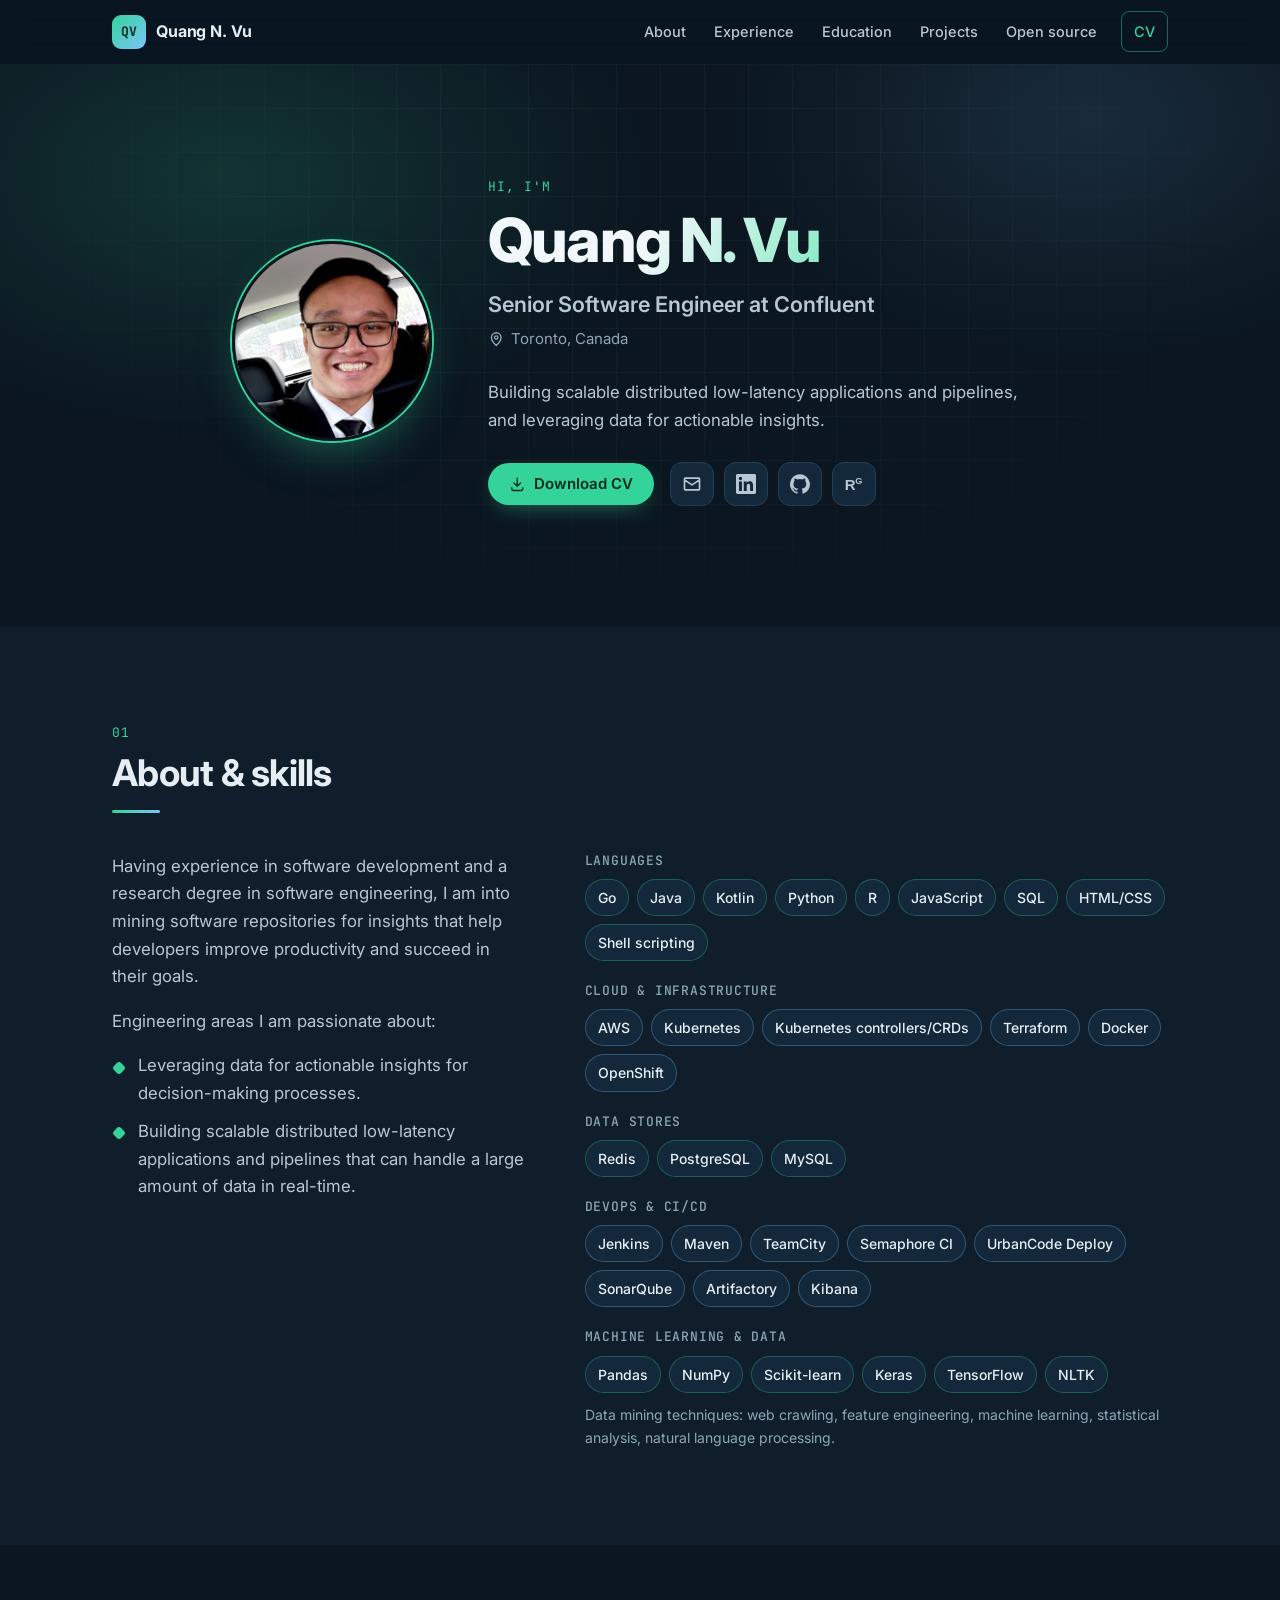
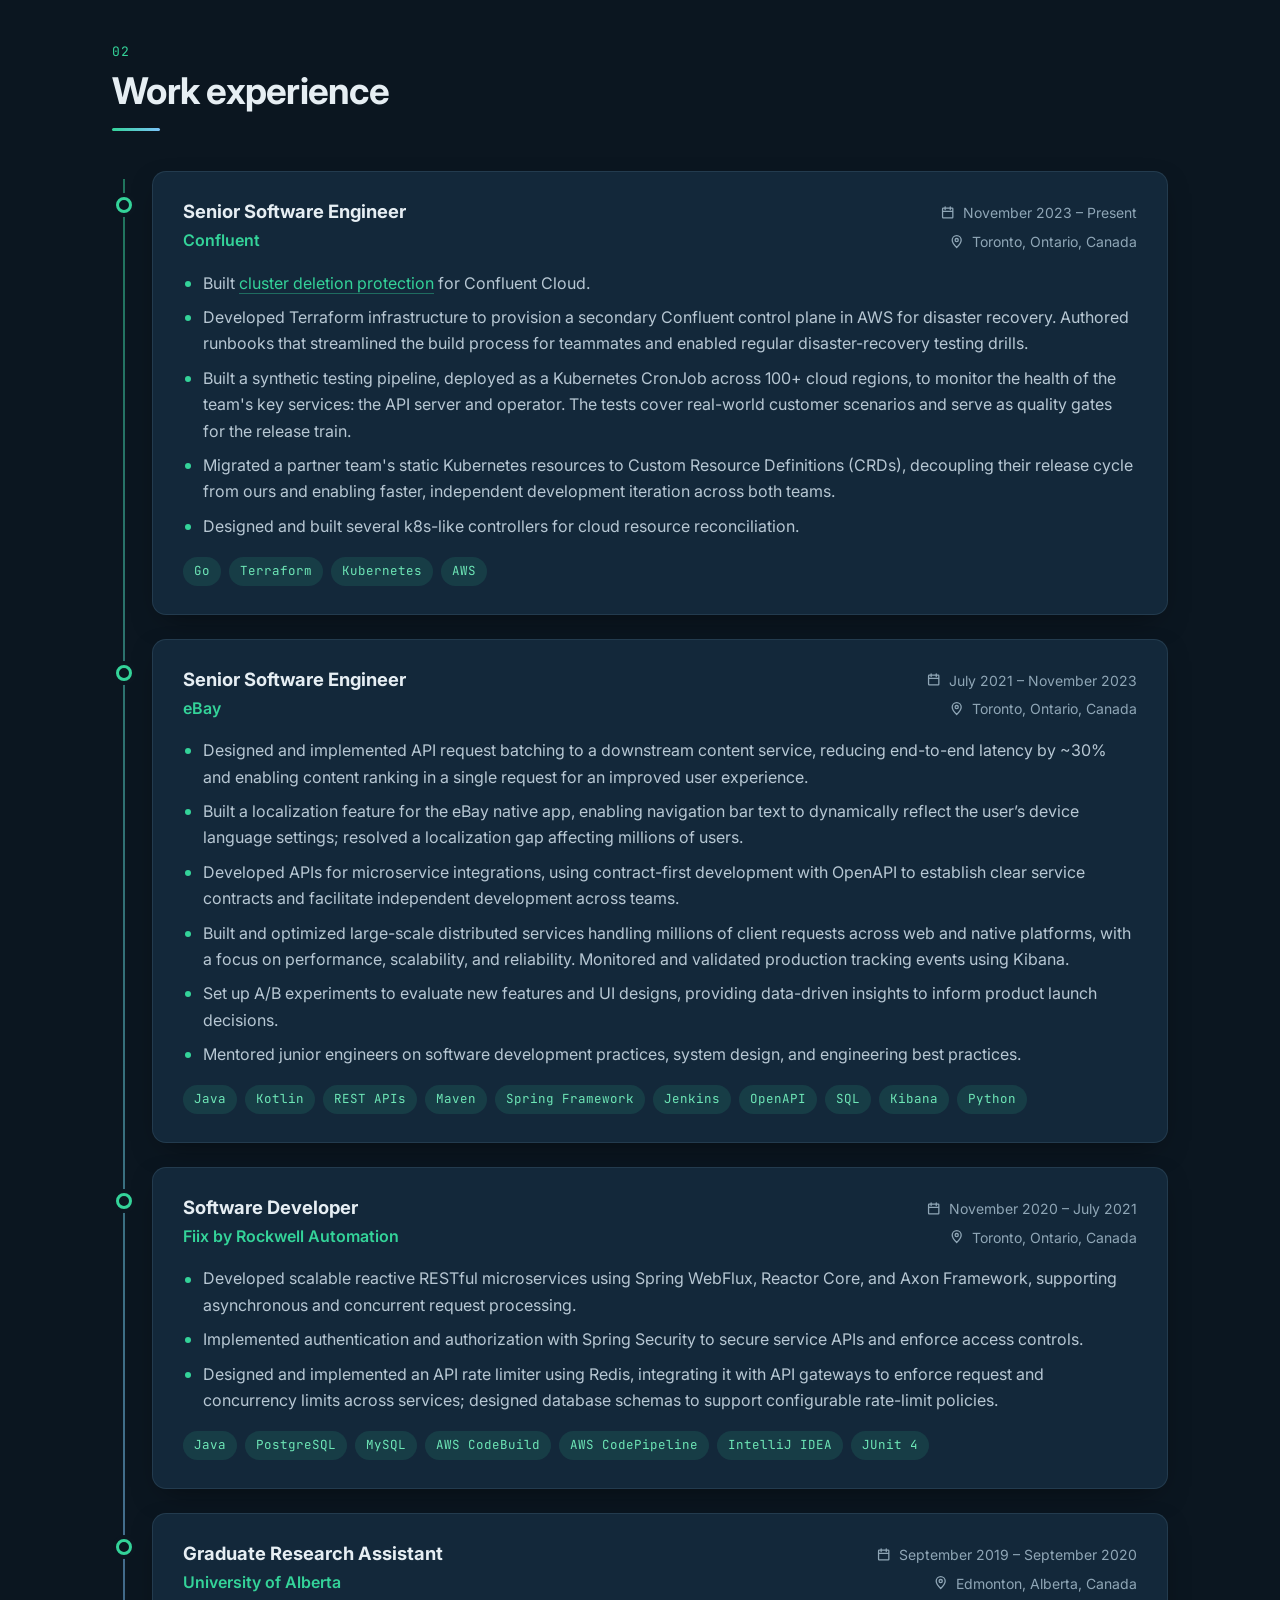
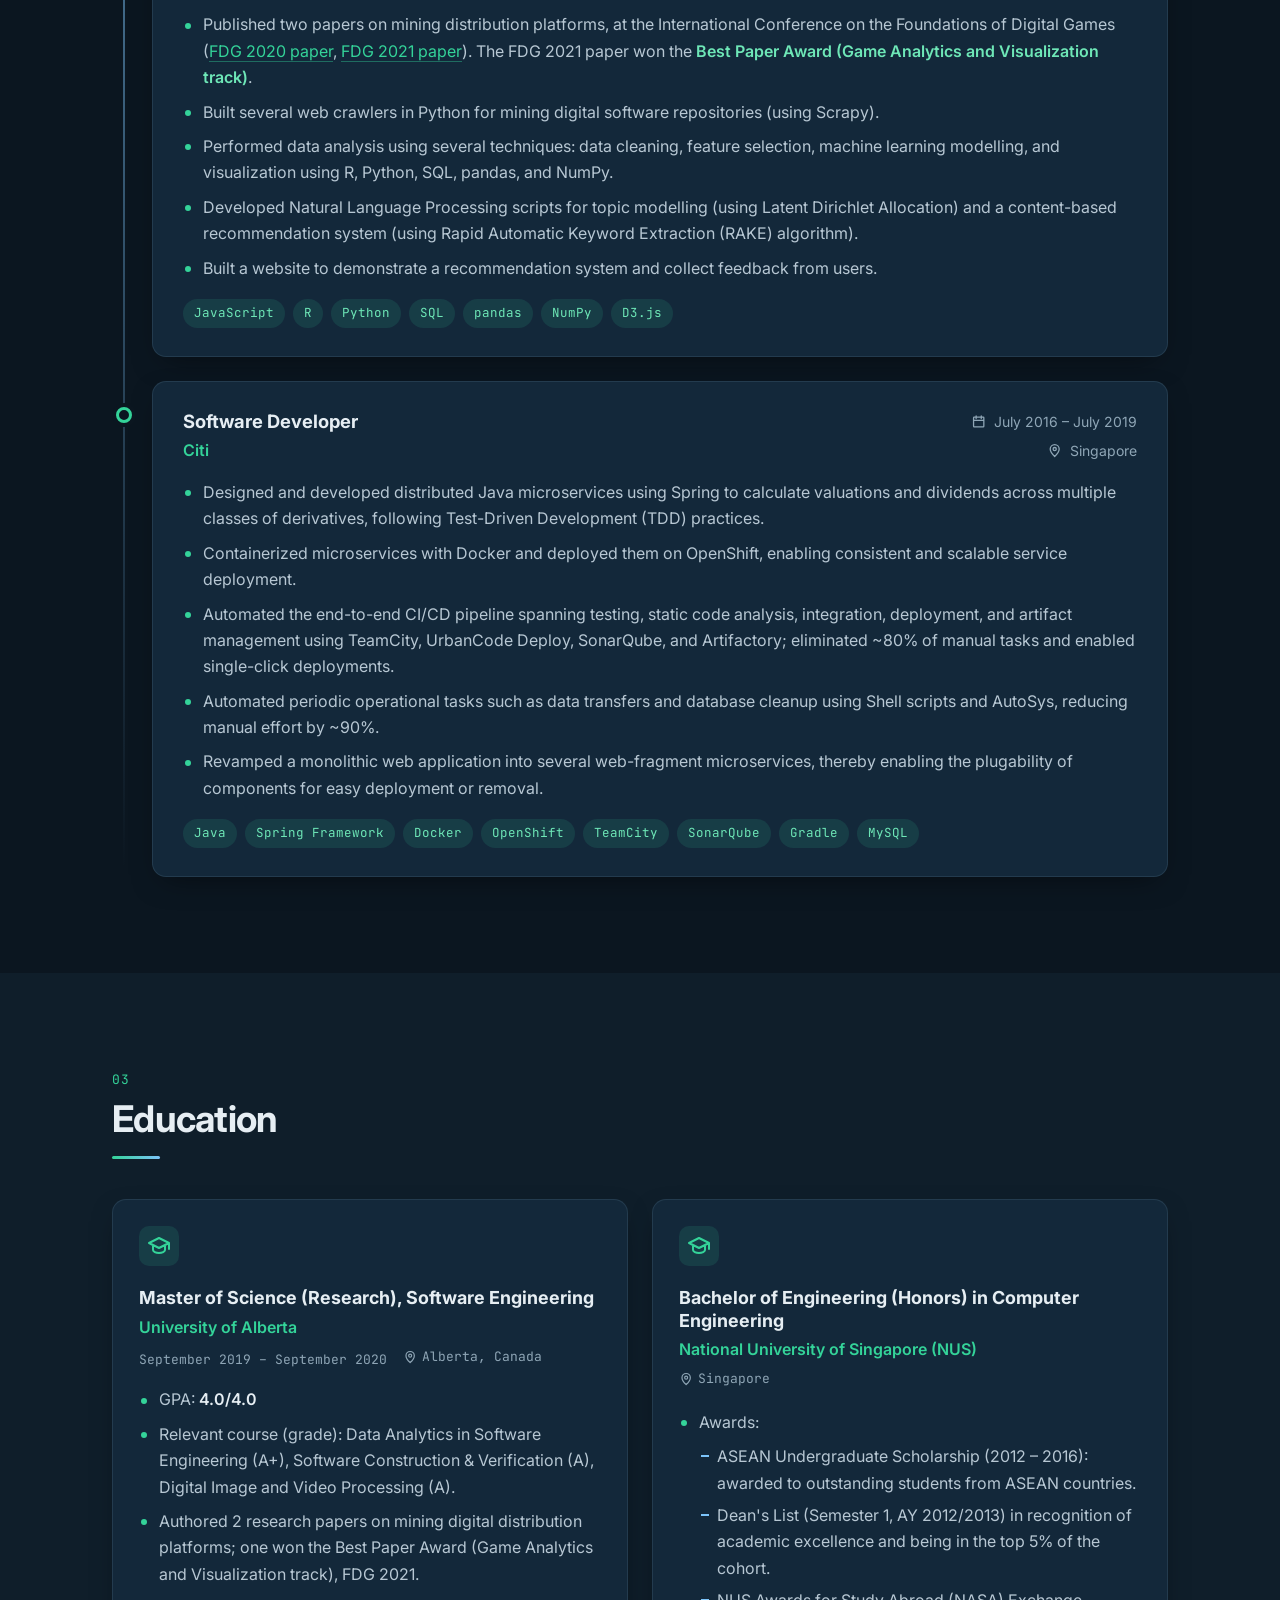
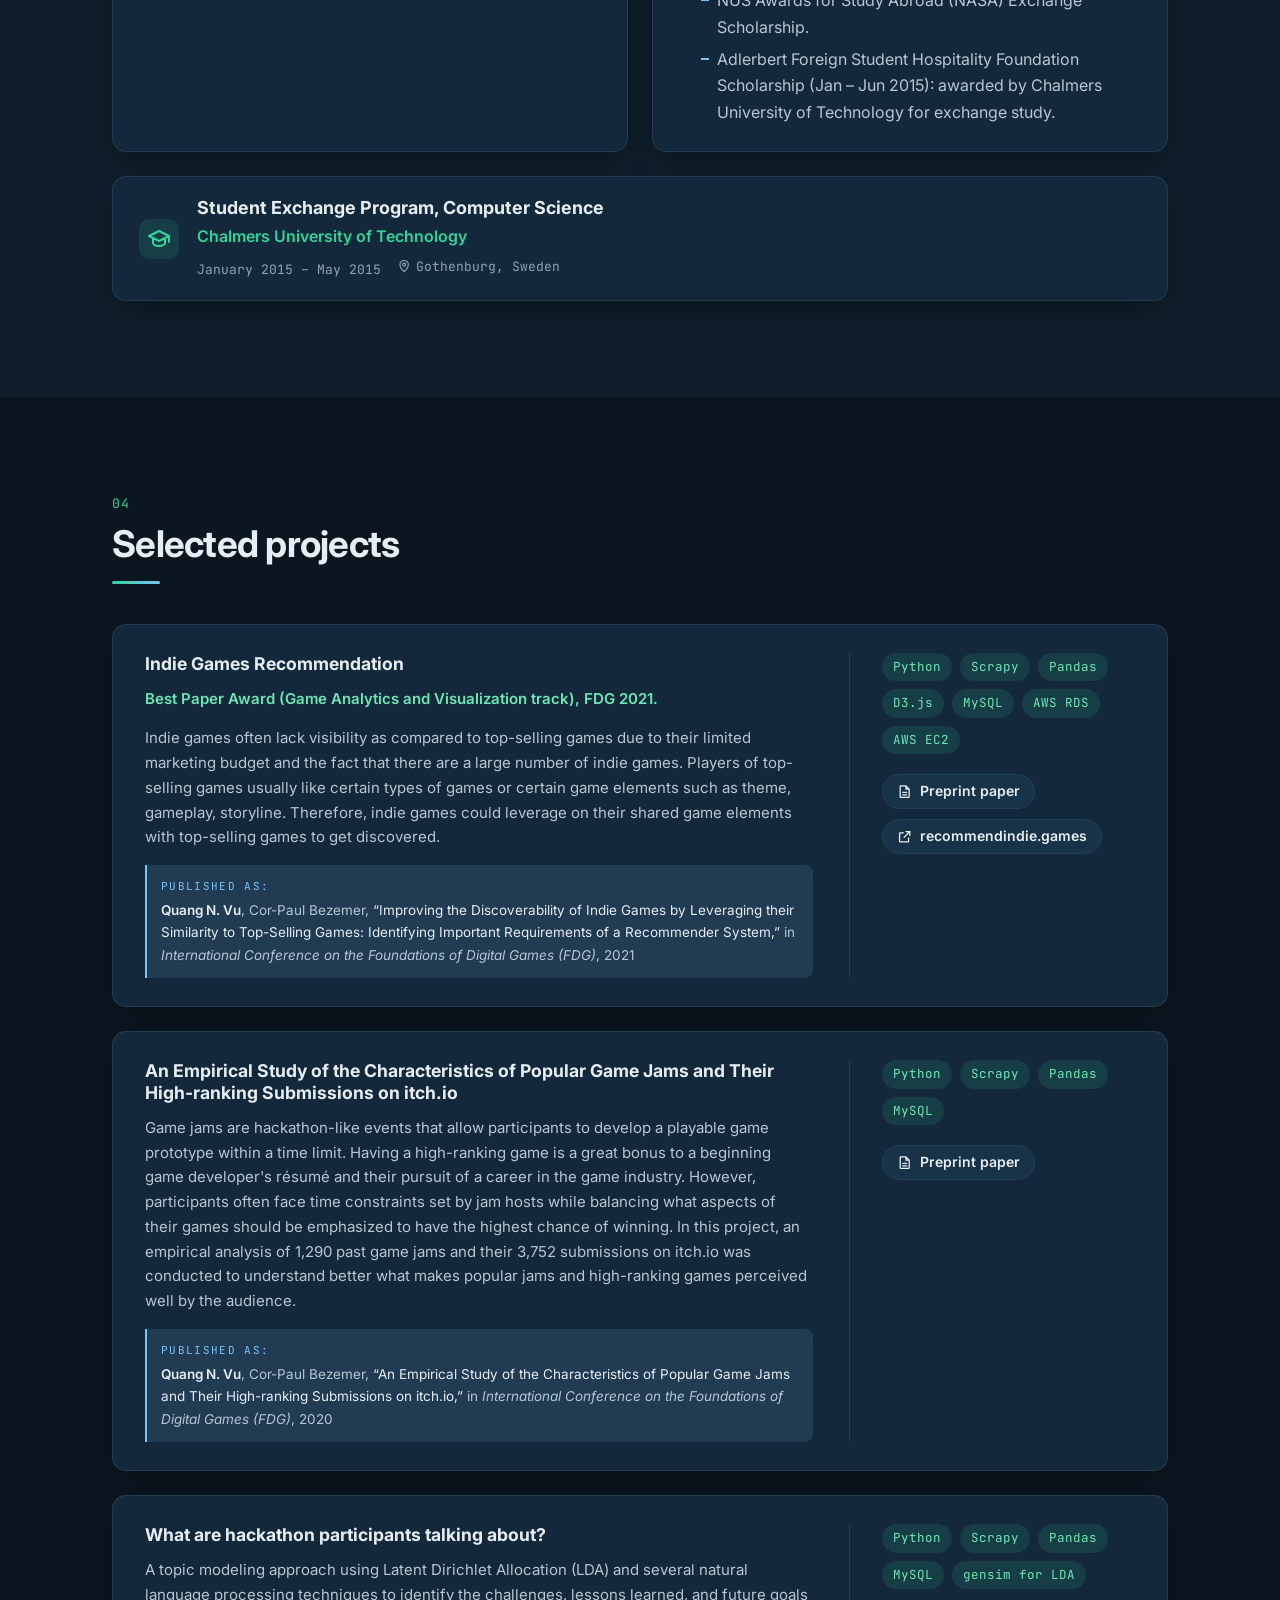
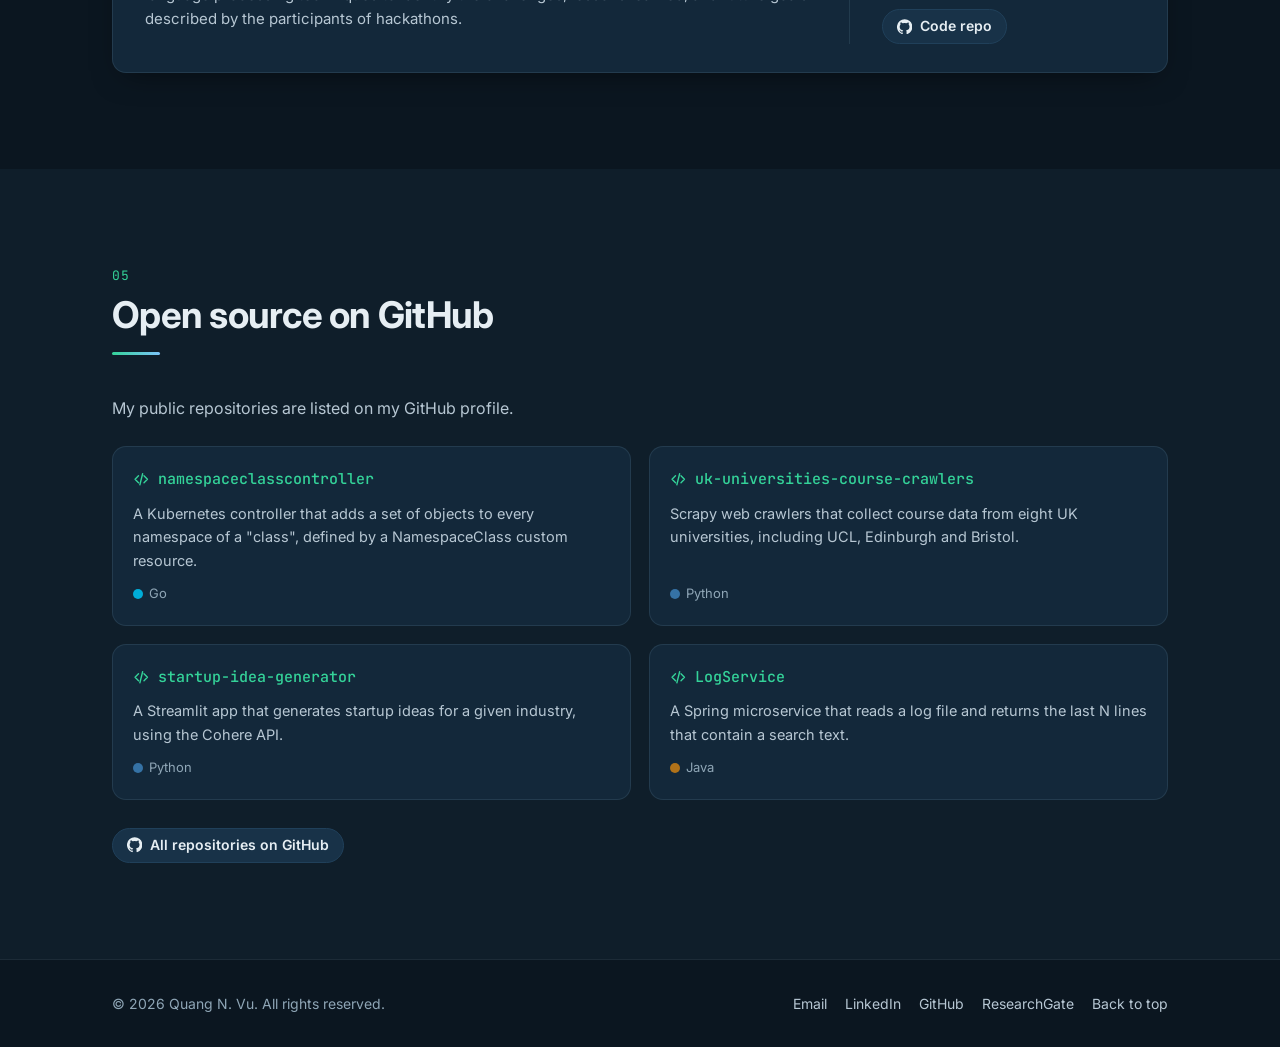
==== commit 23a0c190: "Style citations: label, bold own name, highlighted title, italic venue" ====
--- a/index.html
+++ b/index.html
@@ -372,7 +372,7 @@
 							<h3>Indie Games Recommendation</h3>
 							<p><strong class="hl">Best Paper Award (Game Analytics and Visualization track), FDG 2021.</strong></p>
 							<p>Indie games often lack visibility as compared to top-selling games due to their limited marketing budget and the fact that there are a large number of indie games. Players of top-selling games usually like certain types of games or certain game elements such as theme, gameplay, storyline. Therefore, indie games could leverage on their shared game elements with top-selling games to get discovered.</p>
-							<p class="citation">Published as: Quang N. Vu, Cor-Paul Bezemer, “Improving the Discoverability of Indie Games by Leveraging their Similarity to Top-Selling Games: Identifying Important Requirements of a Recommender System,” in International Conference on the Foundations of Digital Games (FDG), 2021</p>
+							<p class="citation"><span class="citation-label mono">Published as:</span> <strong>Quang N. Vu</strong>, Cor-Paul Bezemer, <span class="citation-title">“Improving the Discoverability of Indie Games by Leveraging their Similarity to Top-Selling Games: Identifying Important Requirements of a Recommender System,”</span> in <em>International Conference on the Foundations of Digital Games (FDG)</em>, 2021</p>
 						</div>
 						<div class="project-side">
 							<ul class="chips chips-sm" aria-label="Tech">
@@ -389,7 +389,7 @@
 						<div class="project-main">
 							<h3>An Empirical Study of the Characteristics of Popular Game Jams and Their High-ranking Submissions on itch.io</h3>
 							<p>Game jams are hackathon-like events that allow participants to develop a playable game prototype within a time limit. Having a high-ranking game is a great bonus to a beginning game developer's résumé and their pursuit of a career in the game industry. However, participants often face time constraints set by jam hosts while balancing what aspects of their games should be emphasized to have the highest chance of winning. In this project, an empirical analysis of 1,290 past game jams and their 3,752 submissions on itch.io was conducted to understand better what makes popular jams and high-ranking games perceived well by the audience.</p>
-							<p class="citation">Published as: Quang N. Vu, Cor-Paul Bezemer, “An Empirical Study of the Characteristics of Popular Game Jams and Their High-ranking Submissions on itch.io,” in International Conference on the Foundations of Digital Games (FDG), 2020</p>
+							<p class="citation"><span class="citation-label mono">Published as:</span> <strong>Quang N. Vu</strong>, Cor-Paul Bezemer, <span class="citation-title">“An Empirical Study of the Characteristics of Popular Game Jams and Their High-ranking Submissions on itch.io,”</span> in <em>International Conference on the Foundations of Digital Games (FDG)</em>, 2020</p>
 						</div>
 						<div class="project-side">
 							<ul class="chips chips-sm" aria-label="Tech">
--- a/assets/css/style.css
+++ b/assets/css/style.css
@@ -540,6 +540,10 @@
 	background: var(--blue-soft);
 	border-radius: 0 var(--radius-sm) var(--radius-sm) 0;
 }
+.citation-label { display: block; margin-bottom: 4px; font-size: 11px; letter-spacing: .12em; text-transform: uppercase; color: var(--blue); }
+.citation strong { color: var(--text); }
+.citation-title { color: var(--text); }
+.citation em { font-style: italic; }
 .project-side { display: flex; flex-direction: column; gap: 20px; }
 .project-links { display: flex; flex-wrap: wrap; gap: 10px; }
 @media (min-width: 860px) {
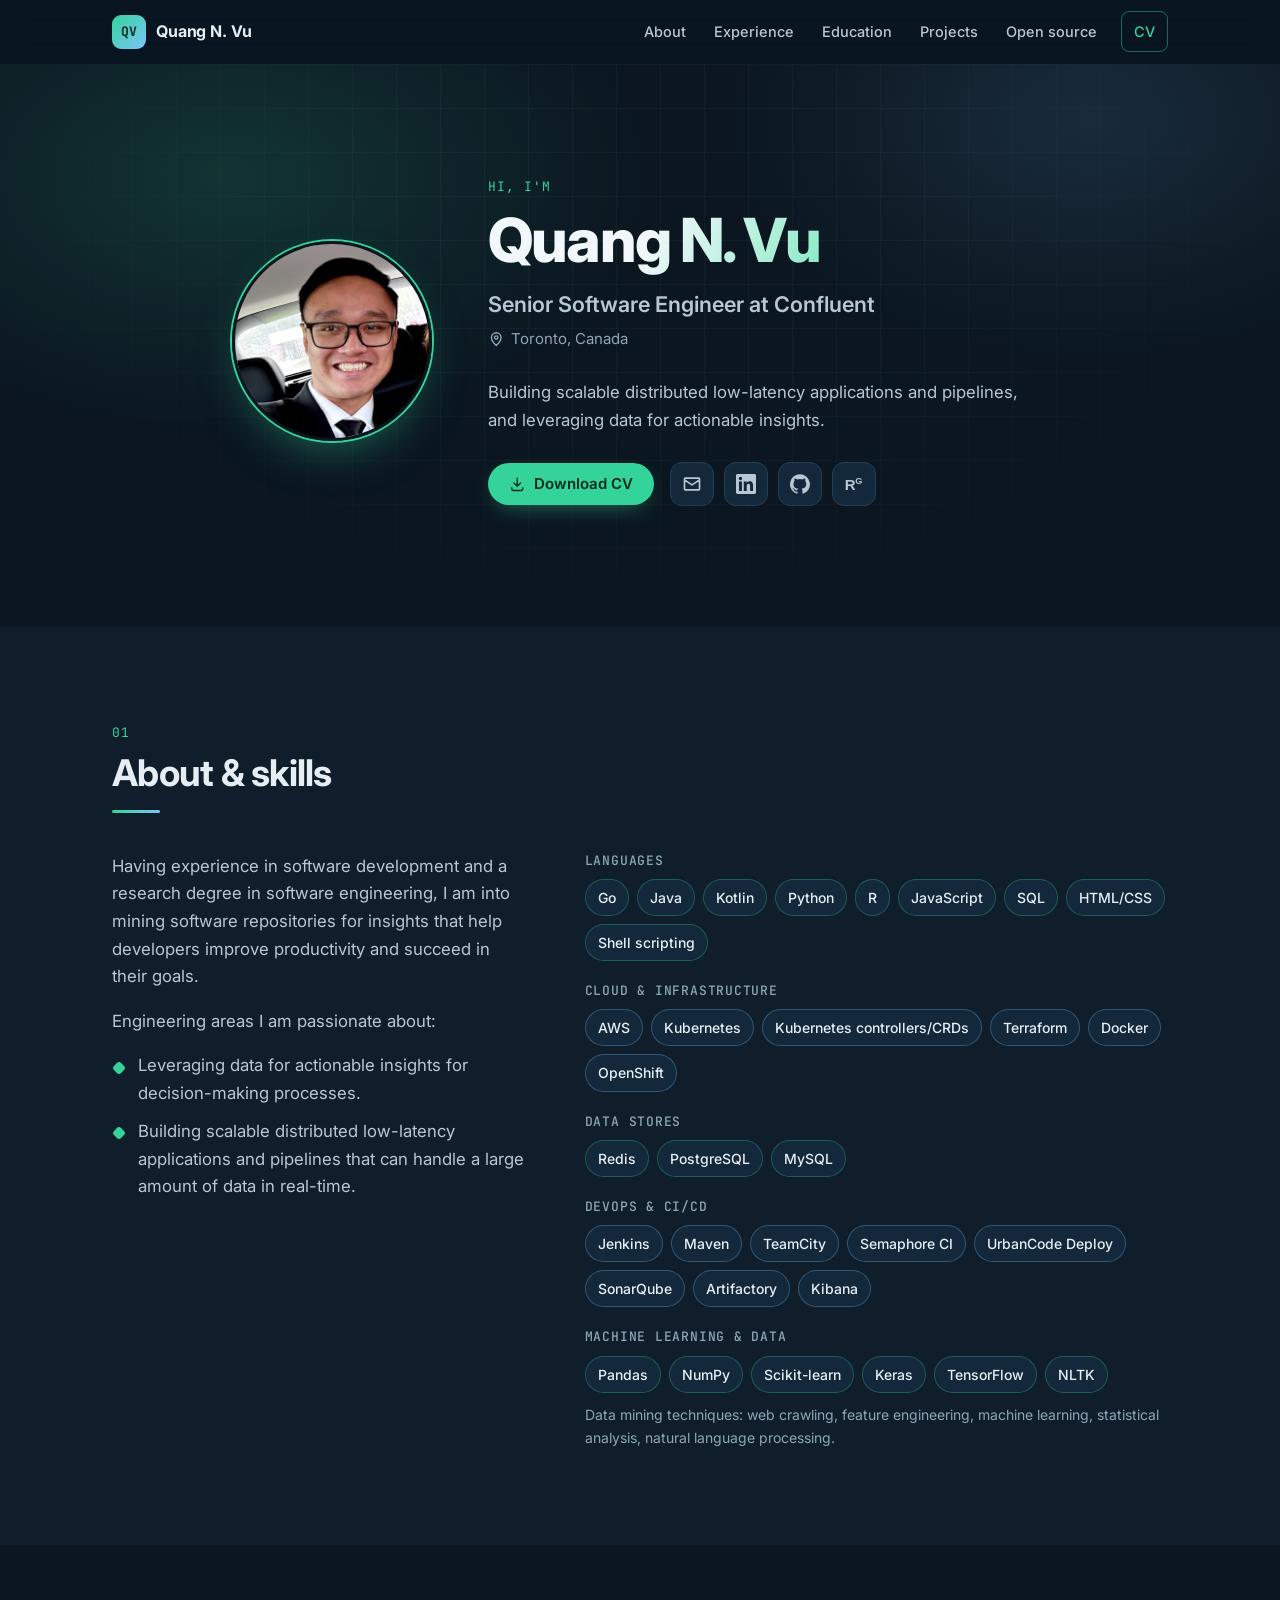
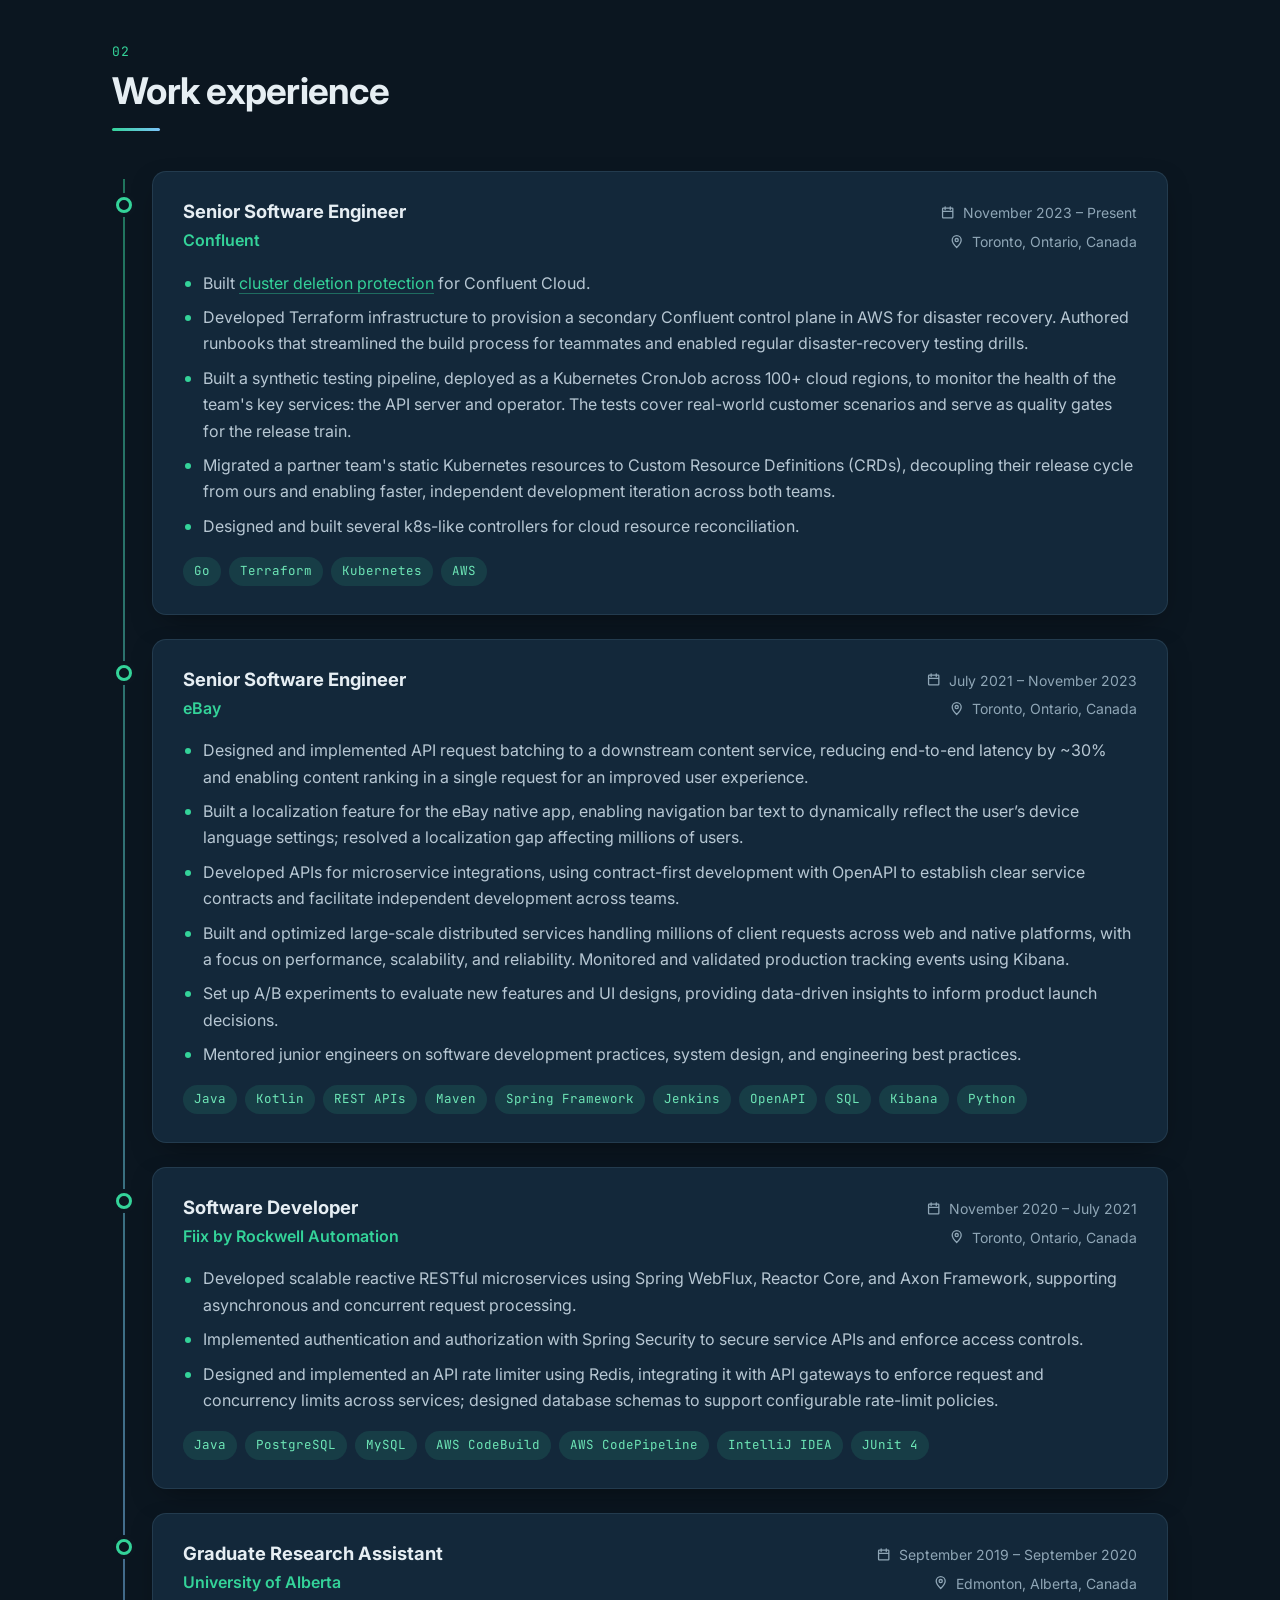
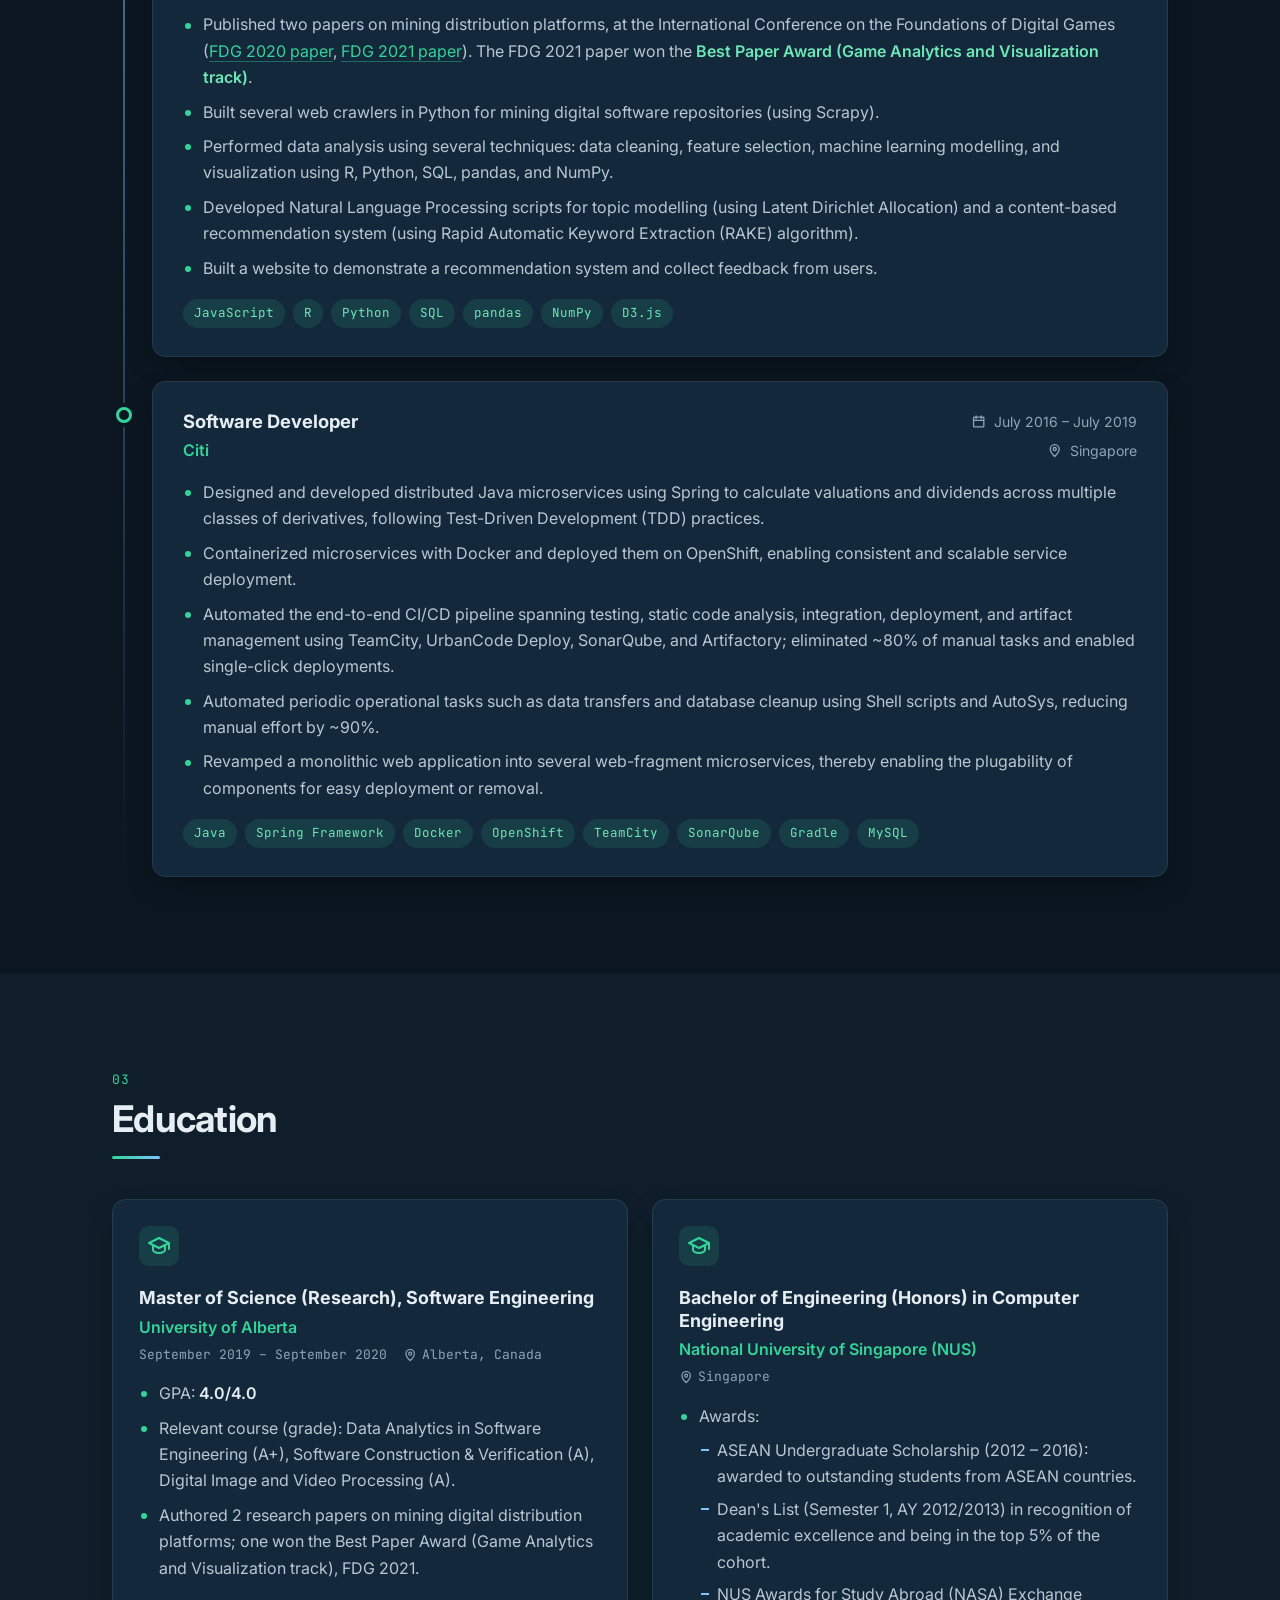
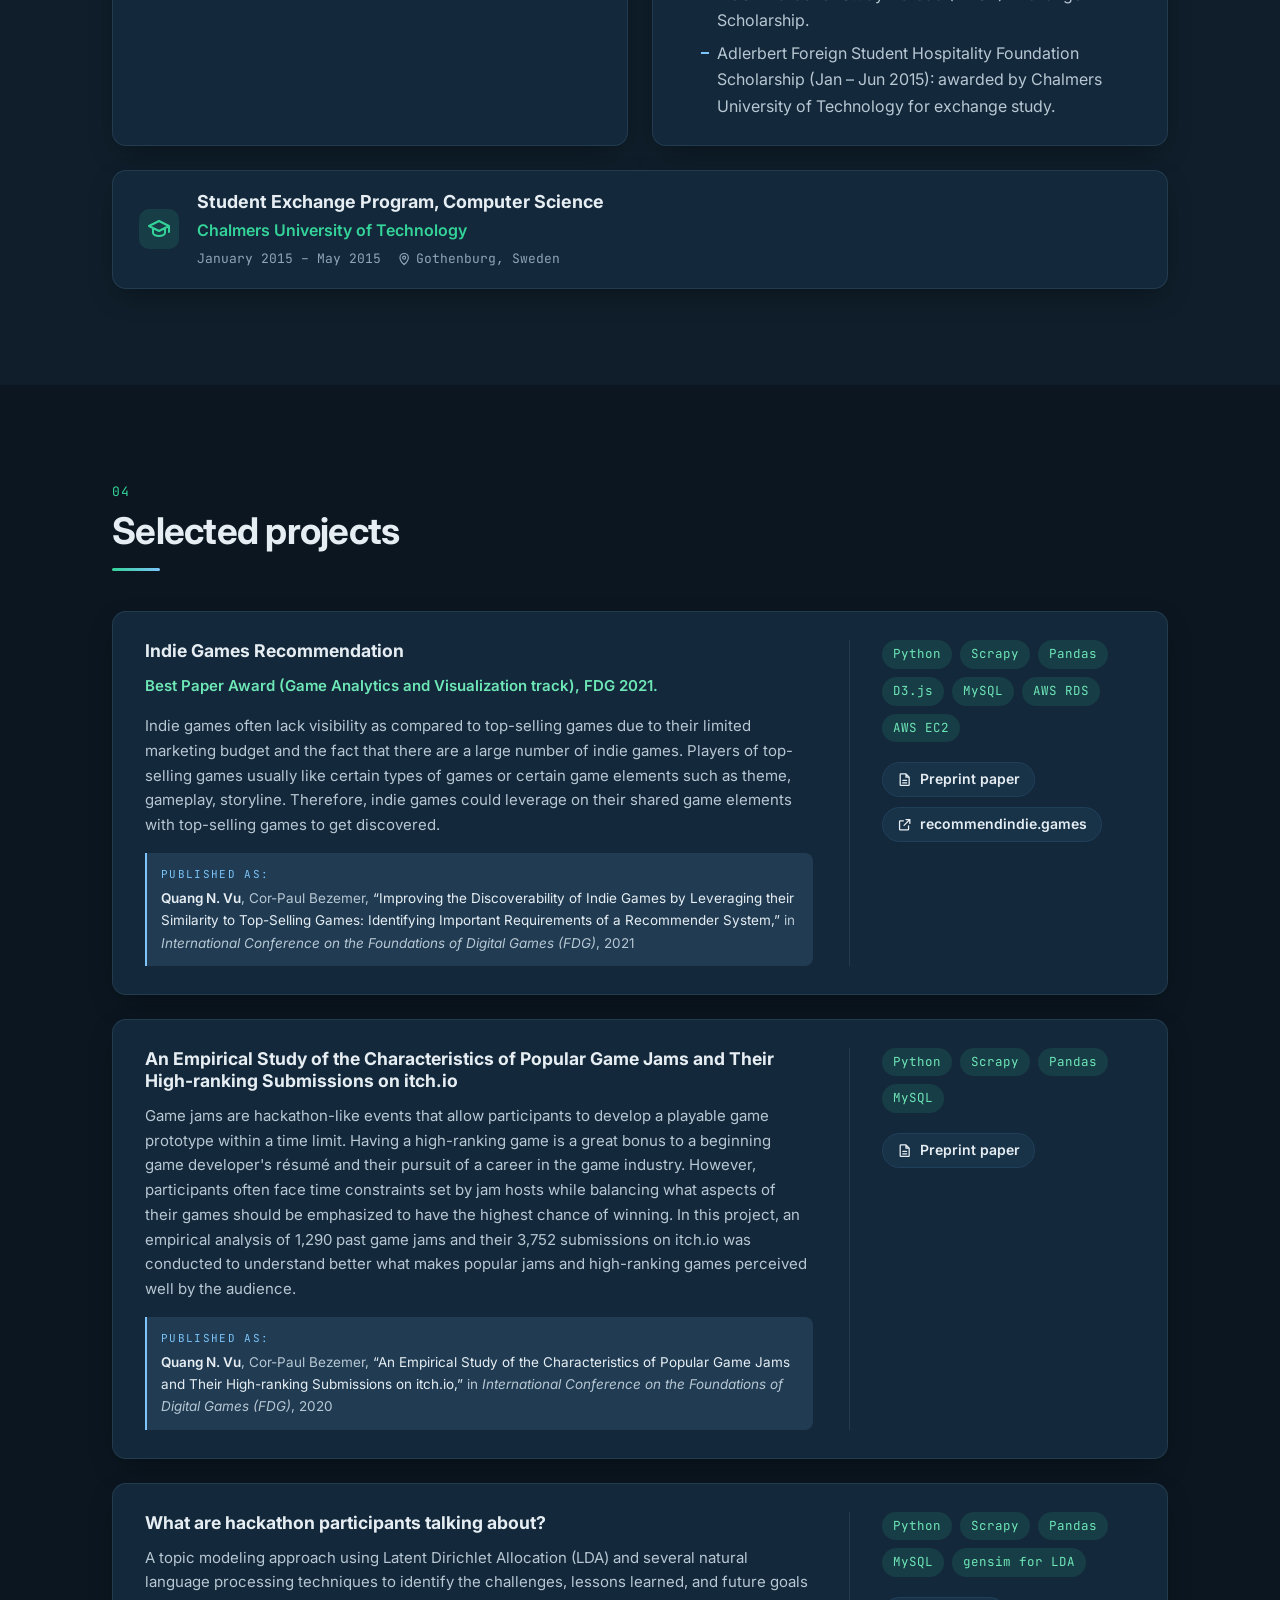
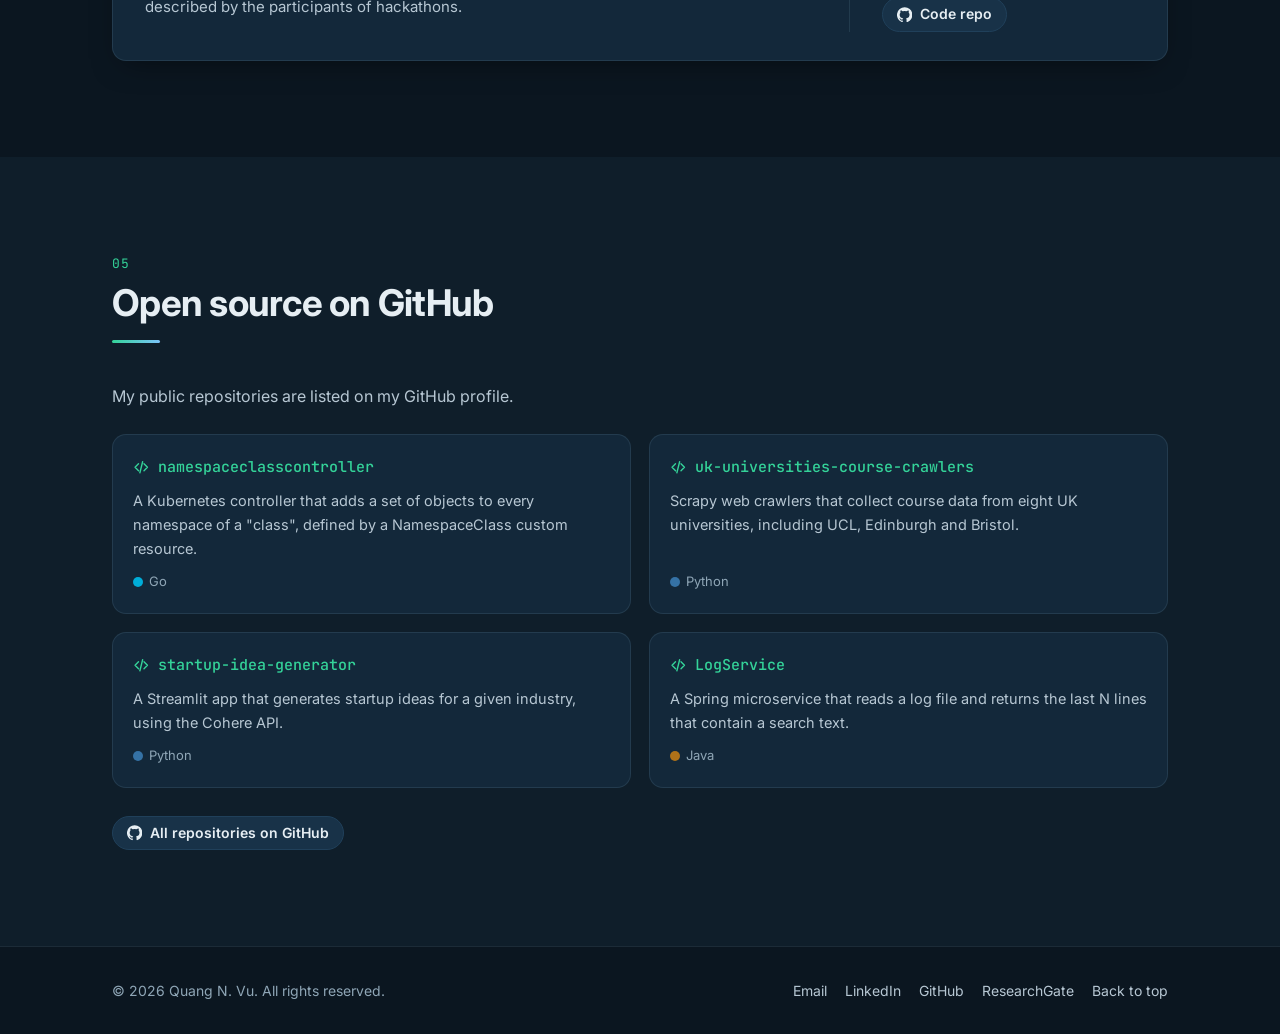
==== commit 42a5dab6: "Update resume link" ====
--- a/index.html
+++ b/index.html
@@ -90,7 +90,7 @@
 				<li><a href="#education">Education</a></li>
 				<li><a href="#projects">Projects</a></li>
 				<li><a href="#github">Open source</a></li>
-				<li><a class="nav-cta" href="https://drive.google.com/file/d/1z1F5ncd-7ZKmHHc9TxL52Sn-bo2ptFtl/view?usp=share_link" target="_blank" rel="noopener">CV</a></li>
+				<li><a class="nav-cta" href="https://drive.google.com/file/d/1ijSLqp5tdUzBXTKt6Ss7HB9tU_DsemPb/view?usp=sharing" target="_blank" rel="noopener">CV</a></li>
 			</ul>
 		</nav>
 	</header>
@@ -107,7 +107,7 @@
 					<p class="hero-location"><svg class="icon" aria-hidden="true"><use href="#i-pin"/></svg> Toronto, Canada</p>
 					<p class="hero-tagline">Building scalable distributed low-latency applications and pipelines, and leveraging data for actionable insights.</p>
 					<div class="hero-actions">
-						<a class="btn btn-primary" href="https://drive.google.com/file/d/1z1F5ncd-7ZKmHHc9TxL52Sn-bo2ptFtl/view?usp=share_link" target="_blank" rel="noopener">
+						<a class="btn btn-primary" href="https://drive.google.com/file/d/1ijSLqp5tdUzBXTKt6Ss7HB9tU_DsemPb/view?usp=sharing" target="_blank" rel="noopener">
 							<svg class="icon" aria-hidden="true"><use href="#i-download"/></svg> Download CV
 						</a>
 						<ul class="socials" aria-label="Contact and profiles">
--- a/assets/css/style.css
+++ b/assets/css/style.css
@@ -516,8 +516,8 @@
 .edu-minor { display: flex; align-items: center; gap: 18px; padding: 20px 26px; }
 .edu-minor .edu-icon { margin-bottom: 0; flex-shrink: 0; }
 .edu-minor .meta-line { margin-bottom: 0; }
+.edu .meta-line { display: flex; flex-wrap: wrap; align-items: center; gap: 4px 16px; line-height: 1.4; }
 .edu-loc { display: inline-flex; align-items: center; gap: 5px; }
-span + .edu-loc { margin-left: 16px; }
 @media (min-width: 900px) { .edu-minor { grid-column: 1 / -1; } }
 
 /* Projects */
